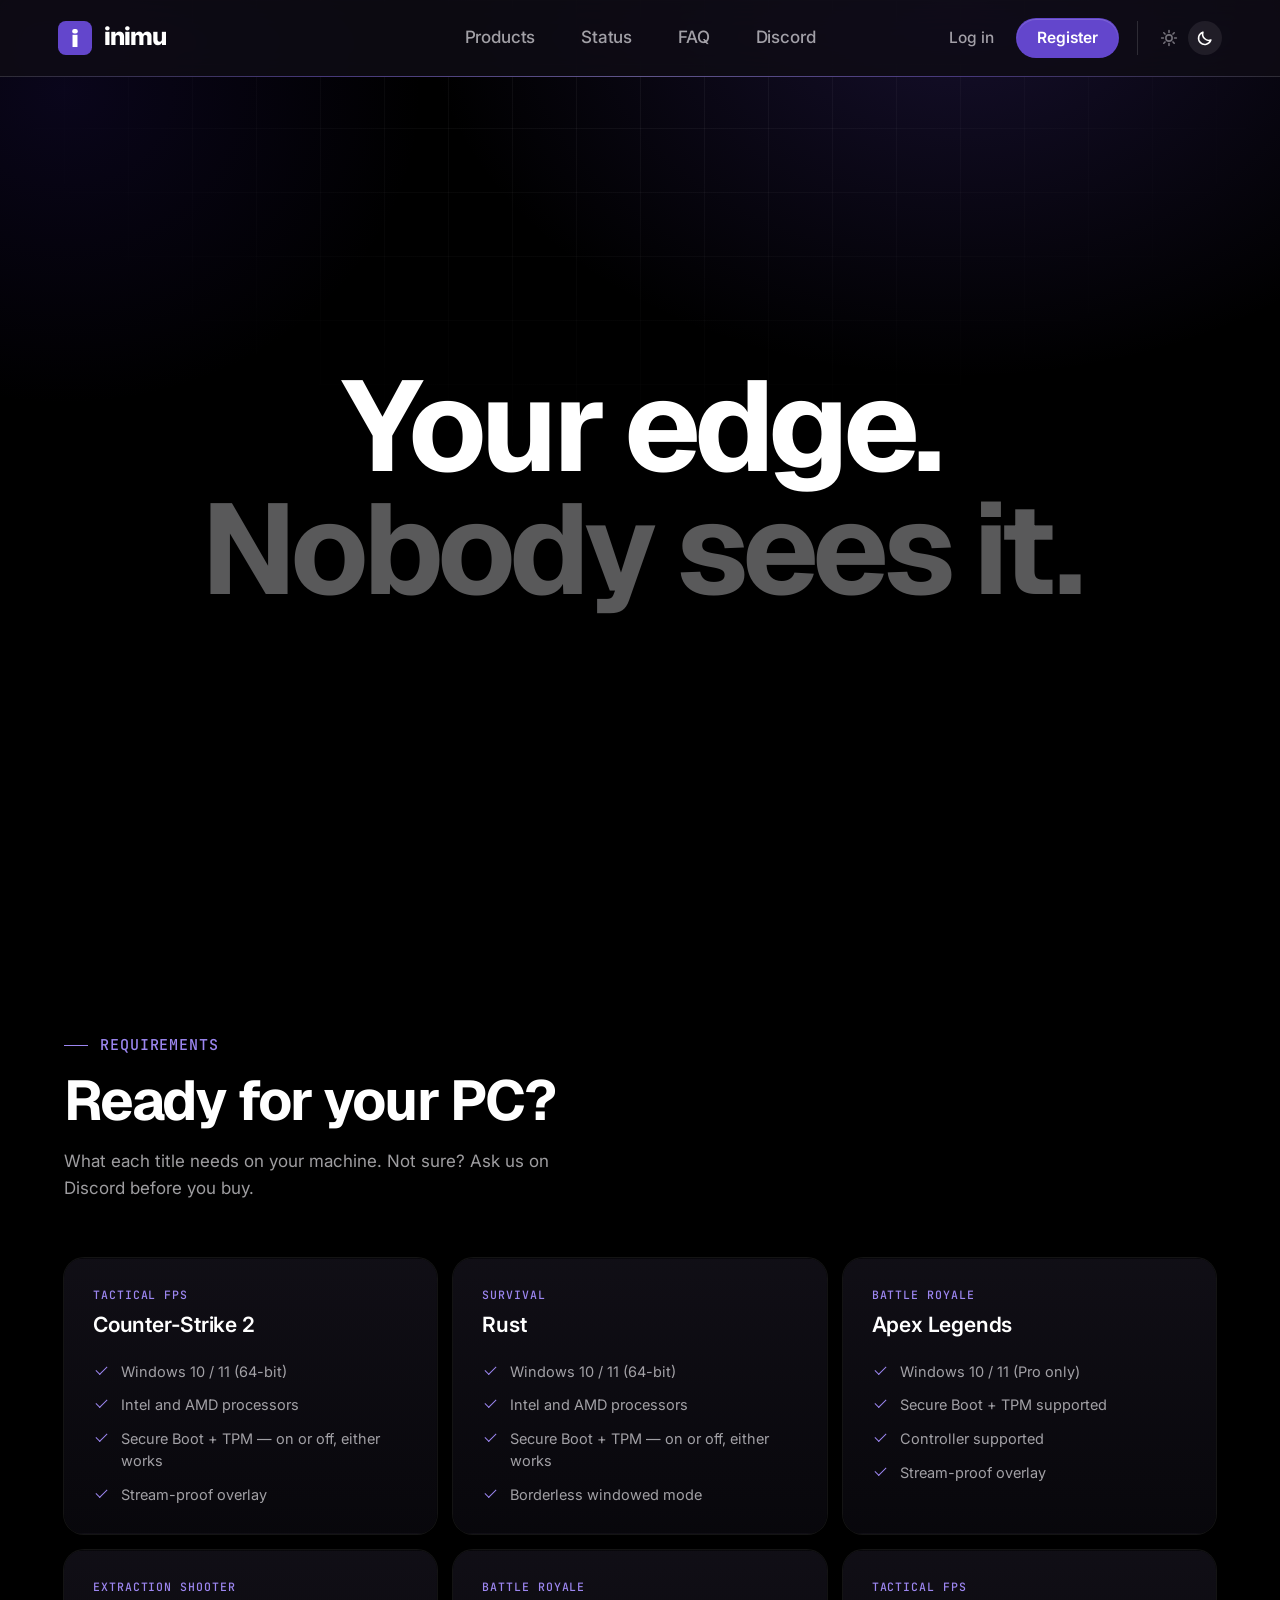
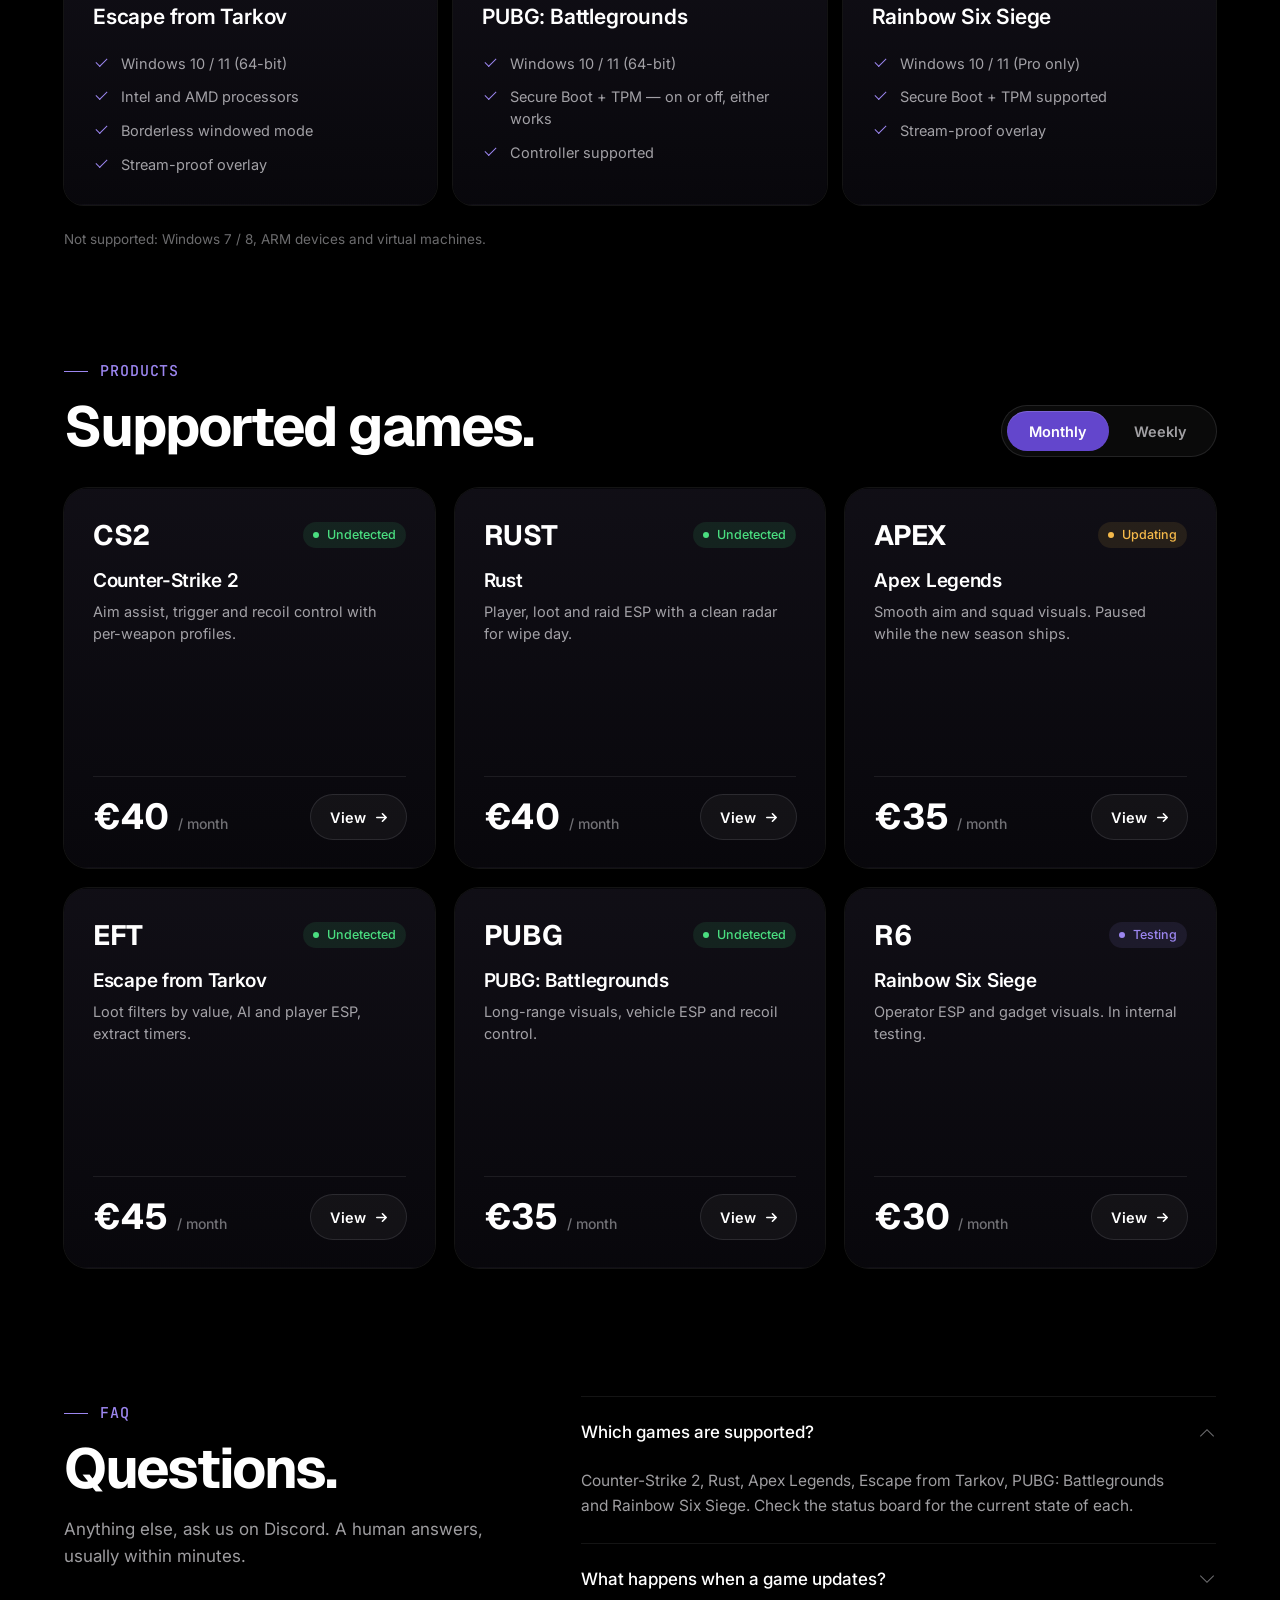
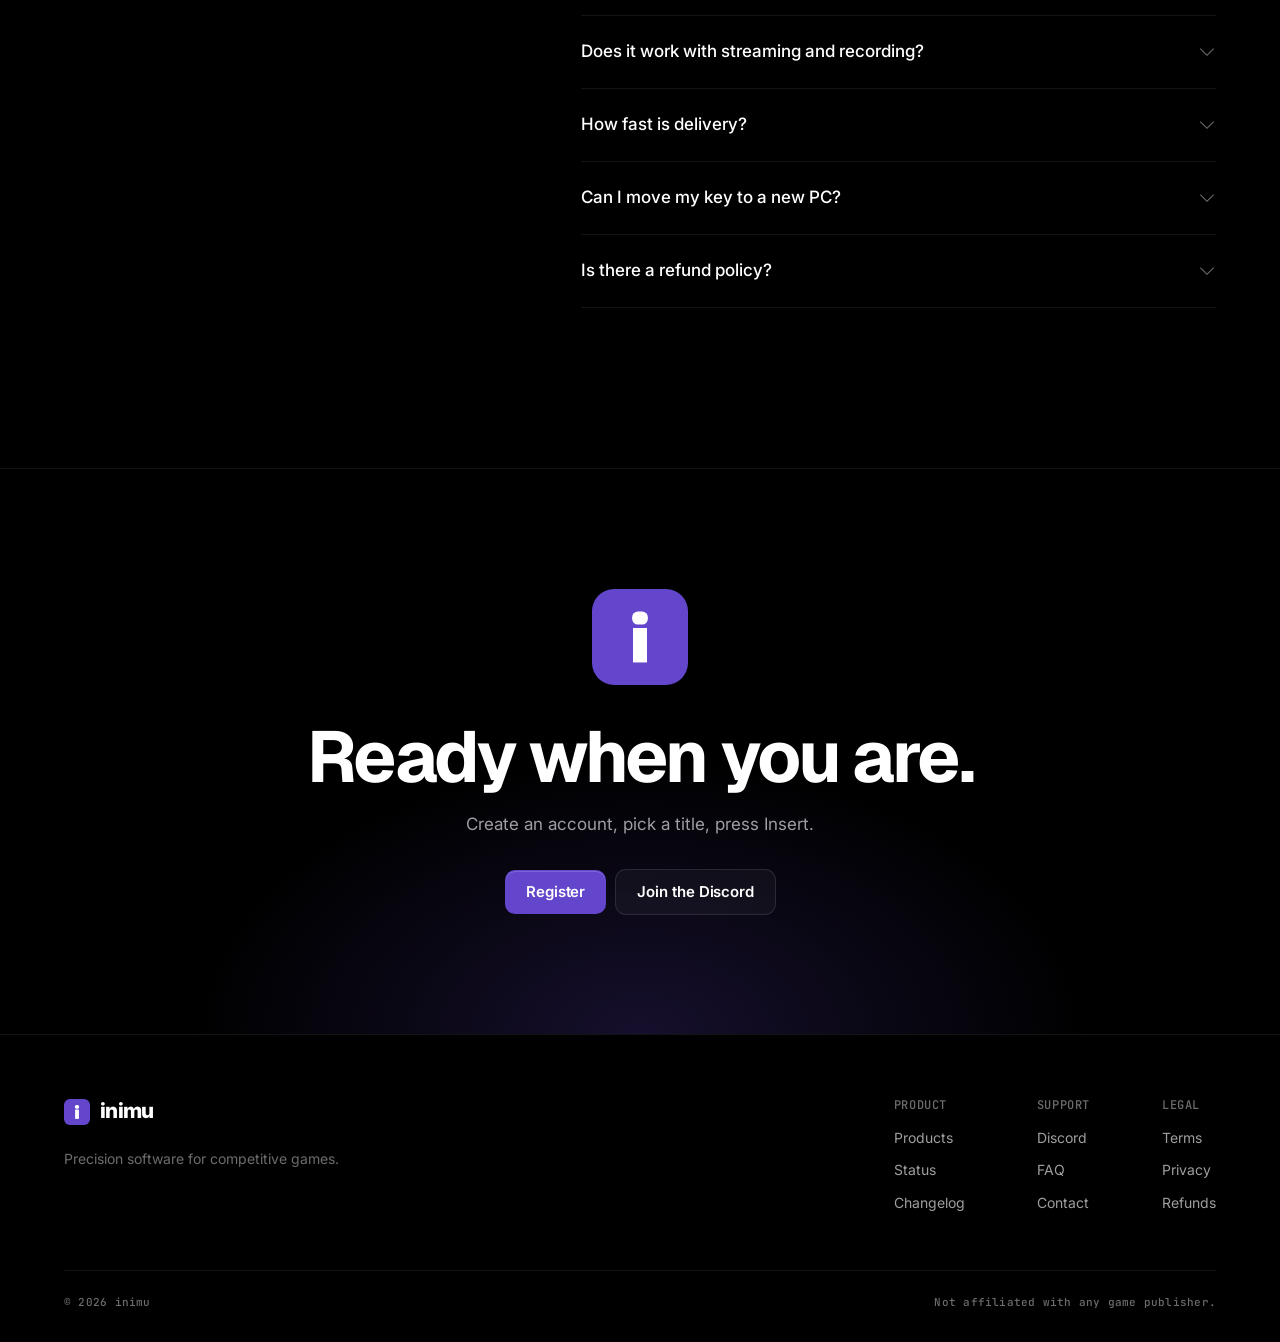
==== index.html @ 50c8bc2e "Web First Prototype" ====
<!doctype html>
<html lang="en" data-theme="dark">
<head>
  <meta charset="utf-8" />
  <meta name="viewport" content="width=device-width, initial-scale=1" />
  <title>inimu — Your edge, unseen</title>
  <meta name="description" content="inimu is a precision client for competitive games. Aim, visuals and utilities in one quiet menu." />
  <link rel="icon" href="assets/favicon.svg" type="image/svg+xml" />
  <link rel="preconnect" href="https://fonts.googleapis.com" />
  <link rel="preconnect" href="https://fonts.gstatic.com" crossorigin />
  <link href="https://fonts.googleapis.com/css2?family=Geist:wght@500;600;700;800&family=Inter:wght@400;500;600;700;800&family=JetBrains+Mono:wght@400;500&display=swap" rel="stylesheet" />
  <link rel="stylesheet" href="css/styles.css" />
  <script>
    document.documentElement.classList.add('js');
    try { const t = localStorage.getItem('inimu-theme'); if (t === 'light' || t === 'dark') document.documentElement.dataset.theme = t; } catch (e) {}
    try { if (sessionStorage.getItem('inimu-session') || localStorage.getItem('inimu-session')) document.documentElement.classList.add('signed-in'); } catch (e) {}
  </script>
</head>
<body>

<!-- Logo sprite -->
<svg width="0" height="0" style="position:absolute" aria-hidden="true">
  <symbol id="mark" viewBox="0 0 100 100">
    <rect width="100" height="100" rx="23" style="fill:var(--mark-bg,#6346CC)" />
    <rect x="41.8" y="23.5" width="16.4" height="13.6" rx="6" style="fill:var(--mark-fg,#fff)" />
    <rect x="42.7" y="40.6" width="14.6" height="35.9" style="fill:var(--mark-fg,#fff)" />
  </symbol>
</svg>

<!-- ============ HEADER ============ -->
<header class="nav" id="nav">
  <div class="nav-in">
    <a class="lockup" href="#top" aria-label="inimu — home">
      <svg class="lockup-mark"><use href="#mark" /></svg>
      <span class="wordmark">inimu</span>
    </a>
    <nav class="nav-links" aria-label="Primary">
      <a href="#products">Products</a>
      <a href="status.html">Status</a>
      <a href="#faq">FAQ</a>
      <a href="#" class="discord">Discord</a>
    </nav>
    <div class="nav-r">
      <a class="nav-login hide-sm" href="login.html">Log in</a>
      <a class="nav-register hide-sm" href="register.html">Register</a>
      <div class="theme" role="radiogroup" aria-label="Theme">
        <button data-theme-set="light" aria-label="Light theme" aria-pressed="false">
          <svg viewBox="0 0 20 20"><circle cx="10" cy="10" r="3.5" /><path d="M10 1.8v2M10 16.2v2M1.8 10h2M16.2 10h2M4.2 4.2l1.4 1.4M14.4 14.4l1.4 1.4M4.2 15.8l1.4-1.4M14.4 5.6l1.4-1.4" /></svg>
        </button>
        <button data-theme-set="dark" aria-label="Dark theme" aria-pressed="true">
          <svg viewBox="0 0 20 20"><path d="M16.5 12.3A7 7 0 0 1 7.7 3.5a7 7 0 1 0 8.8 8.8z" /></svg>
        </button>
      </div>
      <button class="nav-burger" id="burger" aria-label="Open menu" aria-expanded="false">
        <span></span><span></span>
      </button>
    </div>
  </div>
  <div class="nav-sheet" id="sheet">
    <a href="#products">Products</a>
    <a href="status.html">Status</a>
    <a href="#faq">FAQ</a>
    <a href="#">Discord</a>
    <div class="sheet-ctas">
      <a class="btn btn-ghost" href="login.html">Log in</a>
      <a class="btn btn-primary" href="register.html">Register</a>
    </div>
  </div>
</header>

<main id="top">

<!-- ============ HERO ============ -->
<section class="hero">
  <div class="hero-bg" aria-hidden="true"></div>
  <div class="wrap hero-in">
    <h1 class="hero-title reveal">Your edge.<br /><span class="dim">Nobody sees it.</span></h1>
  </div>
</section>

<!-- ============ REQUIREMENTS ============ -->
<section class="sec" id="requirements">
  <div class="wrap">
    <div class="sec-head reveal">
      <span class="eyebrow">Requirements</span>
      <h2 class="sec-title">Ready for your PC?</h2>
      <p class="sec-sub">What each title needs on your machine. Not sure? Ask us on Discord before you buy.</p>
    </div>

    <div class="reqs">
      <article class="req reveal">
        <span class="req-cat">Tactical FPS</span>
        <h3>Counter-Strike 2</h3>
        <ul class="checks"><li>Windows 10 / 11 (64-bit)</li><li>Intel and AMD processors</li><li>Secure Boot + TPM — on or off, either works</li><li>Stream-proof overlay</li></ul>
      </article>
      <article class="req reveal">
        <span class="req-cat">Survival</span>
        <h3>Rust</h3>
        <ul class="checks"><li>Windows 10 / 11 (64-bit)</li><li>Intel and AMD processors</li><li>Secure Boot + TPM — on or off, either works</li><li>Borderless windowed mode</li></ul>
      </article>
      <article class="req reveal">
        <span class="req-cat">Battle royale</span>
        <h3>Apex Legends</h3>
        <ul class="checks"><li>Windows 10 / 11 (Pro only)</li><li>Secure Boot + TPM supported</li><li>Controller supported</li><li>Stream-proof overlay</li></ul>
      </article>
      <article class="req reveal">
        <span class="req-cat">Extraction shooter</span>
        <h3>Escape from Tarkov</h3>
        <ul class="checks"><li>Windows 10 / 11 (64-bit)</li><li>Intel and AMD processors</li><li>Borderless windowed mode</li><li>Stream-proof overlay</li></ul>
      </article>
      <article class="req reveal">
        <span class="req-cat">Battle royale</span>
        <h3>PUBG: Battlegrounds</h3>
        <ul class="checks"><li>Windows 10 / 11 (64-bit)</li><li>Secure Boot + TPM — on or off, either works</li><li>Controller supported</li></ul>
      </article>
      <article class="req reveal">
        <span class="req-cat">Tactical FPS</span>
        <h3>Rainbow Six Siege</h3>
        <ul class="checks"><li>Windows 10 / 11 (Pro only)</li><li>Secure Boot + TPM supported</li><li>Stream-proof overlay</li></ul>
      </article>
    </div>
    <p class="fine reveal">Not supported: Windows 7 / 8, ARM devices and virtual machines.</p>
  </div>
</section>

<!-- ============ PRODUCTS ============ -->
<section class="sec" id="products">
  <div class="wrap">
    <div class="sec-head reveal">
      <div>
        <span class="eyebrow">Products</span>
        <h2 class="sec-title">Supported games.</h2>
      </div>
      <div class="period" role="radiogroup" aria-label="Billing period" data-period>
        <button role="radio" aria-checked="true" data-p="month">Monthly</button>
        <button role="radio" aria-checked="false" data-p="week">Weekly</button>
        <span class="period-thumb" aria-hidden="true"></span>
      </div>
    </div>

    <div class="products">
      <article class="prod reveal" data-month="40" data-week="15">
        <div class="prod-top"><span class="prod-code">CS2</span><span class="st st-ok">Undetected</span></div>
        <h3>Counter-Strike 2</h3>
        <p>Aim assist, trigger and recoil control with per-weapon profiles.</p>
        <div class="prod-price">
          <span class="price"><strong data-price>€40</strong><span class="per" data-per>/ month</span></span>
          <a class="prod-view" href="product.html?p=cs2" aria-label="View Counter-Strike 2"><span>View</span><svg viewBox="0 0 16 16"><path d="M3 8h10M9 4l4 4-4 4" /></svg></a>
        </div>
      </article>

      <article class="prod reveal" data-month="40" data-week="15">
        <div class="prod-top"><span class="prod-code">RUST</span><span class="st st-ok">Undetected</span></div>
        <h3>Rust</h3>
        <p>Player, loot and raid ESP with a clean radar for wipe day.</p>
        <div class="prod-price">
          <span class="price"><strong data-price>€40</strong><span class="per" data-per>/ month</span></span>
          <a class="prod-view" href="product.html?p=rust" aria-label="View Rust"><span>View</span><svg viewBox="0 0 16 16"><path d="M3 8h10M9 4l4 4-4 4" /></svg></a>
        </div>
      </article>

      <article class="prod reveal" data-month="35" data-week="12">
        <div class="prod-top"><span class="prod-code">APEX</span><span class="st st-warn">Updating</span></div>
        <h3>Apex Legends</h3>
        <p>Smooth aim and squad visuals. Paused while the new season ships.</p>
        <div class="prod-price">
          <span class="price"><strong data-price>€35</strong><span class="per" data-per>/ month</span></span>
          <a class="prod-view" href="product.html?p=apex" aria-label="View Apex Legends"><span>View</span><svg viewBox="0 0 16 16"><path d="M3 8h10M9 4l4 4-4 4" /></svg></a>
        </div>
      </article>

      <article class="prod reveal" data-month="45" data-week="17">
        <div class="prod-top"><span class="prod-code">EFT</span><span class="st st-ok">Undetected</span></div>
        <h3>Escape from Tarkov</h3>
        <p>Loot filters by value, AI and player ESP, extract timers.</p>
        <div class="prod-price">
          <span class="price"><strong data-price>€45</strong><span class="per" data-per>/ month</span></span>
          <a class="prod-view" href="product.html?p=eft" aria-label="View Escape from Tarkov"><span>View</span><svg viewBox="0 0 16 16"><path d="M3 8h10M9 4l4 4-4 4" /></svg></a>
        </div>
      </article>

      <article class="prod reveal" data-month="35" data-week="12">
        <div class="prod-top"><span class="prod-code">PUBG</span><span class="st st-ok">Undetected</span></div>
        <h3>PUBG: Battlegrounds</h3>
        <p>Long-range visuals, vehicle ESP and recoil control.</p>
        <div class="prod-price">
          <span class="price"><strong data-price>€35</strong><span class="per" data-per>/ month</span></span>
          <a class="prod-view" href="product.html?p=pubg" aria-label="View PUBG: Battlegrounds"><span>View</span><svg viewBox="0 0 16 16"><path d="M3 8h10M9 4l4 4-4 4" /></svg></a>
        </div>
      </article>

      <article class="prod reveal" data-month="30" data-week="10">
        <div class="prod-top"><span class="prod-code">R6</span><span class="st st-test">Testing</span></div>
        <h3>Rainbow Six Siege</h3>
        <p>Operator ESP and gadget visuals. In internal testing.</p>
        <div class="prod-price">
          <span class="price"><strong data-price>€30</strong><span class="per" data-per>/ month</span></span>
          <a class="prod-view" href="product.html?p=r6" aria-label="View Rainbow Six Siege"><span>View</span><svg viewBox="0 0 16 16"><path d="M3 8h10M9 4l4 4-4 4" /></svg></a>
        </div>
      </article>
    </div>
  </div>
</section>

<!-- ============ FAQ ============ -->
<section class="sec" id="faq">
  <div class="wrap faq-grid">
    <div class="sec-head sec-head-side reveal">
      <span class="eyebrow">FAQ</span>
      <h2 class="sec-title">Questions.</h2>
      <p class="sec-sub">Anything else, ask us on Discord. A human answers, usually within minutes.</p>
    </div>
    <div class="faq reveal">
      <details open>
        <summary>Which games are supported?</summary>
        <p>Counter-Strike 2, Rust, Apex Legends, Escape from Tarkov, PUBG: Battlegrounds and Rainbow Six Siege. Check the status board for the current state of each.</p>
      </details>
      <details>
        <summary>What happens when a game updates?</summary>
        <p>The title switches to “Updating” and the loader won’t start it until a verified build ships. Any time you lose is added back to your key.</p>
      </details>
      <details>
        <summary>Does it work with streaming and recording?</summary>
        <p>Yes. The overlay is only drawn for your display, so captures from OBS, Discord or in-game replays show the game as normal.</p>
      </details>
      <details>
        <summary>How fast is delivery?</summary>
        <p>Instant. Your key appears in your dashboard and inbox as soon as the payment clears.</p>
      </details>
      <details>
        <summary>Can I move my key to a new PC?</summary>
        <p>Keys are bound to one machine. You can reset the binding yourself from the dashboard once every seven days.</p>
      </details>
      <details>
        <summary>Is there a refund policy?</summary>
        <p>All sales are final, since access is delivered instantly. If we fail to deliver what you bought, open a ticket on Discord and we'll make it right. Full details are in the <a class="inline" href="terms.html#payments">terms</a>.</p>
      </details>
    </div>
  </div>
</section>

<!-- ============ CTA ============ -->
<section class="cta">
  <div class="cta-bg" aria-hidden="true"></div>
  <div class="wrap cta-in reveal">
    <svg class="cta-mark" aria-hidden="true"><use href="#mark" /></svg>
    <h2 class="cta-title">Ready when you are.</h2>
    <p class="sec-sub">Create an account, pick a title, press Insert.</p>
    <div class="hero-ctas">
      <a class="btn btn-primary" href="register.html">Register</a>
      <a class="btn btn-ghost" href="#">Join the Discord</a>
    </div>
  </div>
</section>

</main>

<!-- ============ FOOTER ============ -->
<footer class="foot">
  <div class="wrap foot-in">
    <div class="foot-brand">
      <a class="lockup" href="#top" aria-label="inimu — home">
        <svg class="lockup-mark"><use href="#mark" /></svg>
        <span class="wordmark">inimu</span>
      </a>
      <p class="dim">Precision software for competitive games.</p>
    </div>
    <div class="foot-cols">
      <div>
        <h4>Product</h4>
        <a href="#products">Products</a><a href="status.html">Status</a><a href="#">Changelog</a>
      </div>
      <div>
        <h4>Support</h4>
        <a href="#">Discord</a><a href="#faq">FAQ</a><a href="#">Contact</a>
      </div>
      <div>
        <h4>Legal</h4>
        <a href="terms.html">Terms</a><a href="privacy.html">Privacy</a><a href="terms.html#payments">Refunds</a>
      </div>
    </div>
  </div>
  <div class="wrap">
    <div class="foot-bottom">
      <span class="mono-xs">© 2026 inimu</span>
      <span class="mono-xs">Not affiliated with any game publisher.</span>
    </div>
  </div>
</footer>

<script src="js/app.js"></script>
<script src="js/account.js"></script>
</body>
</html>
---- css/styles.css ----
/* ===== Tokens ===== */
:root {
  --violet: #6346CC;
  --violet-hover: #6E52D6;
  --deep: #38209A;
  --ink: #121018;
  --bone: #F7F6FA;
  --black: #000000;
  --white: #FFFFFF;

  --display: 'Geist', 'Inter', system-ui, sans-serif;
  --sans: 'Inter', system-ui, -apple-system, 'Segoe UI', sans-serif;
  --mono: 'JetBrains Mono', ui-monospace, 'Cascadia Mono', monospace;

  --maxw: 1200px;
  --gutter: 24px;
  --r-lg: 20px;
  --r-tile: 14px;
  --ease-out: cubic-bezier(0.2, 0, 0, 1);
}

/* dark (default) */
:root, [data-theme="dark"] {
  color-scheme: dark;
  --fg: 247, 246, 250;
  --bg: var(--black);
  --surface: #09080D;
  --surface-2: var(--ink);
  --surface-3: #1A1723;
  --heading: var(--white);
  --text: var(--bone);
  --accent: #9C86F0;
  --violet-soft: rgba(99, 70, 204, .16);
  --nav-bg: rgba(14, 12, 20, .86);
  --nav-bg-hover: rgba(20, 17, 30, .94);
  --card-bg: linear-gradient(180deg, rgba(18, 16, 24, .9), rgba(9, 8, 13, .9));
  --drop: rgba(0, 0, 0, .5);
  --hero-glow: .22;
  --spot: rgba(99, 70, 204, .22);
  --wm-from: #9C86F0;
  --wm-to: #E4DCFF;
  --mark-hover: #7B5FE0;
  --ok: #4ADE80;
  --warn: #F5B94A;
  --test: #9C86F0;
}

[data-theme="light"] {
  color-scheme: light;
  --fg: 18, 16, 24;
  --bg: var(--bone);
  --surface: var(--white);
  --surface-2: var(--white);
  --surface-3: #EEEDF3;
  --heading: var(--ink);
  --text: var(--ink);
  --accent: var(--violet);
  --violet-soft: rgba(99, 70, 204, .1);
  --nav-bg: rgba(255, 255, 255, .88);
  --nav-bg-hover: rgba(255, 255, 255, .97);
  --card-bg: var(--white);
  --drop: rgba(18, 16, 24, .06);
  --hero-glow: .14;
  --spot: rgba(99, 70, 204, .12);
  --wm-from: #6346CC;
  --wm-to: #38209A;
  --mark-hover: var(--deep);
  --ok: #16A34A;
  --warn: #B7791F;
  --test: #6346CC;
}

:root {
  --line: rgba(var(--fg), .08);
  --line-2: rgba(var(--fg), .14);
  --text-2: rgba(var(--fg), .64);
  --text-3: rgba(var(--fg), .44);
  /* elevation: ring + soft drop, drawn by shadow over a transparent border */
  --elev-1: 0 0 0 1px var(--line), 0 1px 2px var(--drop), 0 8px 24px -12px var(--drop);
  --elev-2: 0 0 0 1px var(--line-2), 0 2px 4px var(--drop), 0 16px 40px -16px var(--drop);
}

*, *::before, *::after { box-sizing: border-box; }
html { scroll-padding-top: 96px; }
body {
  margin: 0;
  background: var(--bg);
  color: var(--text);
  font: 400 16px/1.6 var(--sans);
  -webkit-font-smoothing: antialiased;
  text-rendering: optimizeLegibility;
  overflow-x: hidden;
}
a { color: inherit; text-decoration: none; }
a, button { -webkit-tap-highlight-color: transparent; }
button { font: inherit; color: inherit; background: none; border: 0; padding: 0; cursor: pointer; }
h1, h2, h3, h4, p { margin: 0; }
ul, ol { margin: 0; padding: 0; list-style: none; }
::selection { background: var(--violet); color: var(--white); }
:focus-visible { outline: 2px solid var(--accent); outline-offset: 2px; border-radius: 6px; }

.wrap { width: 100%; max-width: var(--maxw); margin: 0 auto; padding: 0 var(--gutter); }
.dim { color: var(--text-3); }
.mono-xs { font: 500 11px/1.4 var(--mono); letter-spacing: .02em; color: var(--text-3); }
.mono-sm { font: 400 13px/1.4 var(--mono); color: var(--text-2); }
.mono-label { font: 500 12px/1 var(--mono); color: var(--text-3); letter-spacing: .04em; text-transform: uppercase; }

.dot { display: inline-block; width: 7px; height: 7px; border-radius: 50%; flex: none; }
.dot-ok { background: var(--ok); box-shadow: 0 0 0 3px color-mix(in srgb, var(--ok) 16%, transparent); }
.dot-warn { background: var(--warn); box-shadow: 0 0 0 3px color-mix(in srgb, var(--warn) 16%, transparent); }
.dot-test { background: var(--test); box-shadow: 0 0 0 3px color-mix(in srgb, var(--test) 18%, transparent); }

/* ===== Buttons ===== */
.btn {
  display: inline-flex; align-items: center; justify-content: center; gap: 10px;
  height: 44px; padding: 0 20px; border-radius: 10px;
  border: 1px solid transparent;
  font: 600 15px/1 var(--sans); letter-spacing: -.005em; white-space: nowrap;
  transition-property: background-color, box-shadow, scale;
  transition-duration: 150ms;
  transition-timing-function: ease-out;
}
.btn:not(:disabled):active, .nav-register:active, .theme button:active { scale: 0.96; }
.btn-primary { background-color: var(--violet); color: var(--white); box-shadow: inset 0 1px 0 rgba(255,255,255,.16); }
.btn-ghost { background-color: rgba(var(--fg), .04); color: var(--heading); box-shadow: 0 0 0 1px var(--line-2); }

/* ===== Lockup ===== */
.lockup { display: inline-flex; align-items: center; gap: 10px; }
.lockup-mark { width: 26px; height: 26px; }
.wordmark { font: 800 21px/1 var(--sans); letter-spacing: -.035em; color: var(--heading); translate: 0 -1px; }

/* ===== Header ===== */
.nav {
  position: fixed; inset: 0 0 auto 0; z-index: 50;
  background-color: var(--nav-bg);
  backdrop-filter: saturate(150%) blur(18px);
  -webkit-backdrop-filter: saturate(150%) blur(18px);
  border-bottom: 1px solid var(--line-2);
  transition-property: background-color, box-shadow;
  transition-duration: 300ms;
  transition-timing-function: var(--ease-out);
}
/* cursor spotlight */
.nav::before {
  content: ""; position: absolute; inset: 0; pointer-events: none;
  background: radial-gradient(260px circle at var(--mx, 50%) var(--my, 50%), var(--spot), transparent 70%);
  opacity: 0;
  transition: opacity 300ms var(--ease-out);
}
/* violet hairline */
.nav::after {
  content: ""; position: absolute; left: 0; right: 0; bottom: -1px; height: 1px; pointer-events: none;
  background: linear-gradient(90deg, transparent, var(--violet) 25%, var(--accent) 50%, var(--violet) 75%, transparent);
  opacity: .45;
  transition: opacity 300ms var(--ease-out);
}
.nav.is-scrolled { box-shadow: 0 10px 30px -12px var(--drop); }
.nav-in { position: relative; display: grid; grid-template-columns: 1fr auto 1fr; align-items: center; height: 76px; max-width: 1520px; margin: 0 auto; padding: 0 clamp(20px, 4.5vw, 64px); }

.nav .lockup { justify-self: start; gap: 12px; }
.nav .lockup-mark { width: 34px; height: 34px; transition: rotate 300ms var(--ease-out), scale 300ms var(--ease-out); }
.nav .wordmark {
  font-size: 25px;
  padding-bottom: 2px;
  background-image: linear-gradient(90deg, var(--wm-from) 0%, var(--wm-to) 50%, var(--heading) 50%, var(--heading) 100%);
  background-size: 200% 100%;
  background-position: 100% 0;
  -webkit-background-clip: text; background-clip: text;
  color: transparent;
  transition-property: background-position, translate;
  transition-duration: 400ms;
  transition-timing-function: var(--ease-out);
}

.nav-links { display: flex; gap: 6px; }
.nav-links a {
  position: relative; display: inline-flex; align-items: center;
  padding: 12px 20px; border-radius: 12px; white-space: nowrap;
  font-size: 17px; font-weight: 500; letter-spacing: -.01em; color: var(--text-2);
  transition-property: color, background-color;
  transition-duration: 150ms;
  transition-timing-function: ease-out;
}
/* underline that grows from the center */
.nav-links a::after {
  content: ""; position: absolute; left: 20px; right: 20px; bottom: 6px; height: 2px; border-radius: 2px;
  background: var(--violet);
  opacity: 0; scale: 0 1;
  transition-property: opacity, scale;
  transition-duration: 200ms;
  transition-timing-function: var(--ease-out);
}
.nav-links a[aria-current="page"] { color: var(--heading); }
.nav-links a[aria-current="page"]::after { opacity: 1; scale: 1 1; }
.nav-r { justify-self: end; display: flex; align-items: center; gap: 6px; }

.nav-login {
  position: relative; padding: 10px 16px; border-radius: 10px;
  font-size: 15.5px; font-weight: 500; color: var(--text-2); white-space: nowrap;
  transition-property: color, background-color;
  transition-duration: 150ms;
  transition-timing-function: ease-out;
}
.nav-login::after {
  content: ""; position: absolute; left: 16px; right: 16px; bottom: 5px; height: 2px; border-radius: 2px;
  background: var(--violet);
  opacity: 0; scale: 0 1;
  transition-property: opacity, scale;
  transition-duration: 200ms;
  transition-timing-function: var(--ease-out);
}
.nav-register {
  position: relative; overflow: hidden; isolation: isolate;
  display: inline-flex; align-items: center; height: 40px; padding: 0 20px; border-radius: 999px;
  border: 1px solid transparent;
  font-size: 15.5px; font-weight: 600; color: var(--white); background-color: var(--violet);
  box-shadow: inset 0 1px 0 rgba(255,255,255,.16);
  transition-property: background-color, box-shadow, scale, translate;
  transition-duration: 150ms;
  transition-timing-function: ease-out;
}
.nav-register::before {
  content: ""; position: absolute; inset: 0; z-index: -1; pointer-events: none;
  background: linear-gradient(110deg, transparent 30%, rgba(255, 255, 255, .32) 50%, transparent 70%);
  opacity: 0;
  transition: opacity 150ms ease-out;
}

.theme { display: inline-flex; gap: 2px; margin-left: 12px; padding-left: 14px; border-left: 1px solid var(--line-2); }
.theme button {
  display: grid; place-items: center; width: 34px; height: 34px; border-radius: 999px; color: var(--text-3);
  transition-property: background-color, color, scale;
  transition-duration: 150ms;
  transition-timing-function: ease-out;
}
.theme button[aria-pressed="true"] { color: var(--heading); background-color: rgba(var(--fg), .08); }
.theme svg { width: 18px; height: 18px; fill: none; stroke: currentColor; stroke-width: 1.75; stroke-linecap: round; stroke-linejoin: round; }

.nav-burger { display: none; width: 38px; height: 38px; border-radius: 8px; border: 1px solid var(--line-2); position: relative; }
.nav-burger span { position: absolute; left: 10px; right: 10px; height: 1.5px; background: var(--heading); }
.nav-burger span:first-child { top: 15px; }
.nav-burger span:last-child { top: 21px; }
.nav.is-open .nav-burger span:first-child { transform: translateY(3px) rotate(45deg); }
.nav.is-open .nav-burger span:last-child { transform: translateY(-3px) rotate(-45deg); }
.nav-sheet { display: none; overscroll-behavior: contain; }

/* ===== Hero ===== */
.hero { position: relative; min-height: 100vh; min-height: 100svh; display: grid; align-items: center; padding: 76px 0 0; overflow: hidden; }
.hero-bg {
  position: absolute; inset: 0; pointer-events: none;
  background:
    radial-gradient(60% 60% at 75% 0%, rgba(99, 70, 204, var(--hero-glow)), transparent 70%),
    radial-gradient(40% 50% at 5% 10%, rgba(56, 32, 154, calc(var(--hero-glow) * .8)), transparent 70%);
}
.hero-bg::after {
  content: ""; position: absolute; inset: 0;
  background-image:
    linear-gradient(var(--line) 1px, transparent 1px),
    linear-gradient(90deg, var(--line) 1px, transparent 1px);
  background-size: 64px 64px;
  mask-image: radial-gradient(70% 70% at 50% 0%, #000 20%, transparent 75%);
  -webkit-mask-image: radial-gradient(70% 70% at 50% 0%, #000 20%, transparent 75%);
  opacity: .6;
}
.hero .wrap { position: relative; }

.hero-title {
  font: 700 clamp(48px, 10vw, 148px)/.96 var(--display);
  text-align: center;
  letter-spacing: -.045em;
  color: var(--heading);
}
.hero-title .dim { color: rgba(var(--fg), .36); }

.hero-ctas { display: flex; gap: 10px; flex-wrap: wrap; }

/* ===== Sections ===== */
.sec { padding: 128px 0 0; }
.sec-head { max-width: 640px; margin-bottom: 56px; }
.eyebrow { display: inline-flex; align-items: center; gap: 12px; font: 500 15px/1 var(--mono); color: var(--accent); letter-spacing: .06em; text-transform: uppercase; }
.eyebrow::before { content: ""; width: 24px; height: 1px; background: currentColor; }
.sec-title { margin-top: 18px; font: 700 clamp(34px, 4.6vw, 56px)/1.04 var(--display); letter-spacing: -.035em; color: var(--heading); }
.sec-sub { margin-top: 18px; font-size: 17px; color: var(--text-2); max-width: 520px; }

.sec-page { padding-top: 172px; padding-bottom: 140px; }
.fine { margin-top: 24px; font-size: 13.5px; color: var(--text-3); }

/* ===== Legal pages ===== */
.legal-date { margin-top: 20px; font: 500 12px/1 var(--mono); color: var(--text-3); letter-spacing: .02em; }
.legal { display: grid; grid-template-columns: 240px minmax(0, 720px); gap: 72px; align-items: start; }
.legal-toc { position: sticky; top: 120px; }
.legal-toc ol { display: grid; gap: 2px; }
.legal-toc a {
  display: flex; gap: 12px; padding: 8px 12px; border-radius: 8px;
  font-size: 14px; color: var(--text-2);
  transition-property: color, background-color;
  transition-duration: 150ms;
  transition-timing-function: ease-out;
}
.legal-toc a span, .legal-sec h2 span { font: 500 12px/1.9 var(--mono); color: var(--accent); }
.legal-sec { padding: 0 0 40px; }
.legal-sec + .legal-sec { padding-top: 40px; border-top: 1px solid var(--line); }
.legal-sec h2 { display: flex; align-items: baseline; gap: 14px; font: 600 21px/1.3 var(--sans); letter-spacing: -.01em; color: var(--heading); }
.legal-sec h2 span { line-height: 1; }
.legal-sec p, .legal-sec li { font-size: 15.5px; line-height: 1.7; color: var(--text-2); }
.legal-sec p { margin-top: 14px; }
.legal-sec ul { display: grid; gap: 8px; margin-top: 14px; }
.legal-sec li { position: relative; padding-left: 22px; }
.legal-sec li::before { content: ""; position: absolute; left: 4px; top: .72em; width: 6px; height: 6px; border-radius: 50%; background: var(--violet); }
.legal-sec code { font: 500 13px var(--mono); padding: 2px 6px; border-radius: 5px; background: rgba(var(--fg), .06); color: var(--heading); }
a.inline { color: var(--accent); text-decoration: underline; text-underline-offset: 3px; text-decoration-thickness: 1px; }

/* ===== Requirements ===== */
.reqs { display: grid; grid-template-columns: repeat(3, 1fr); gap: 16px; }
.req {
  display: flex; flex-direction: column;
  padding: 28px; border: 1px solid transparent; border-radius: var(--r-lg);
  background: var(--card-bg); box-shadow: var(--elev-1);
}
.req-cat { font: 500 11.5px/1.4 var(--mono); text-transform: uppercase; letter-spacing: .08em; color: var(--accent); }
.req h3 { margin-top: 8px; font: 600 21px/1.3 var(--sans); letter-spacing: -.01em; color: var(--heading); }
.checks { display: grid; gap: 12px; margin-top: 22px; }
.checks li { position: relative; padding-left: 28px; font-size: 14.5px; line-height: 1.5; color: var(--text-2); }
.checks li::before {
  content: ""; position: absolute; left: 3px; top: 5px; width: 11px; height: 6px;
  border-left: 1.5px solid var(--accent); border-bottom: 1.5px solid var(--accent);
  rotate: -45deg;
}

/* ===== Products ===== */
.products { display: grid; grid-template-columns: repeat(3, 1fr); gap: 20px; }
.prod {
  position: relative; overflow: hidden; isolation: isolate;
  display: flex; flex-direction: column; min-height: 380px; padding: 32px 28px 28px;
  border: 1px solid transparent; border-radius: 24px;
  background: var(--card-bg); box-shadow: var(--elev-1);
  transition-property: box-shadow, translate;
  transition-duration: 250ms;
  transition-timing-function: var(--ease-out);
}
/* violet glow that follows the cursor */
.prod::before {
  content: ""; position: absolute; inset: 0; z-index: -1; pointer-events: none;
  background: radial-gradient(320px circle at var(--px, 50%) var(--py, 0%), rgba(99, 70, 204, .18), transparent 70%);
  opacity: 0; transition: opacity 250ms var(--ease-out);
}
/* accent line that grows across the top */
.prod::after {
  content: ""; position: absolute; left: 0; right: 0; top: 0; height: 2px; pointer-events: none;
  background: var(--violet); scale: 0 1; transform-origin: left;
  transition: scale 400ms var(--ease-out);
}
.prod-top { display: flex; justify-content: space-between; align-items: center; gap: 12px; }
.prod-code { font: 700 28px/1 var(--display); letter-spacing: -.01em; color: var(--heading); transition: translate 300ms var(--ease-out); }
.prod h3 { margin-top: 20px; font: 600 19px/1.25 var(--sans); letter-spacing: -.015em; color: var(--heading); }
.prod p { margin-top: 8px; font-size: 14.5px; line-height: 1.55; color: var(--text-2); }
.prod-price { display: flex; justify-content: space-between; align-items: center; gap: 12px; margin-top: auto; padding-top: 18px; border-top: 1px solid var(--line); }
.prod p + .prod-price { margin-top: auto; }
.price { display: flex; flex-direction: column; align-items: flex-start; gap: 10px; }
.price strong { transition: opacity 150ms ease-out; }
.price.is-swapping strong { opacity: 0; }
.per { display: inline-flex; align-items: center; height: 22px; padding: 0 8px; border-radius: 6px; font: 500 11.5px/1 var(--mono); letter-spacing: .02em; color: var(--accent); background: var(--violet-soft); }
.per.is-week { color: var(--heading); background: rgba(var(--fg), .1); }

/* billing period toggle */
.period { position: relative; display: inline-grid; grid-template-columns: 1fr 1fr; margin-top: 32px; padding: 4px; border-radius: 999px; background: rgba(var(--fg), .04); box-shadow: 0 0 0 1px var(--line-2); border: 1px solid transparent; }
.period button { position: relative; z-index: 1; height: 40px; padding: 0 22px; border-radius: 999px; font-size: 14.5px; font-weight: 600; color: var(--text-2); transition: color 200ms ease-out; }
.period button[aria-checked="true"] { color: var(--white); }
.period-thumb { position: absolute; top: 4px; bottom: 4px; left: 4px; width: calc(50% - 4px); border-radius: 999px; background: var(--violet); box-shadow: inset 0 1px 0 rgba(255, 255, 255, .16); }
.period[data-active="week"] .period-thumb { translate: 100% 0; }
@media (prefers-reduced-motion: no-preference) {
  .period-thumb { transition: translate 250ms var(--ease-out); }
}
.price strong { font: 700 46px/1 var(--display); letter-spacing: -.01em; color: var(--heading); margin-right: 3px; }
.prod-buy { height: 44px; padding: 0 20px; }
.prod-buy svg { width: 14px; height: 14px; stroke-width: 2; transition: translate 200ms var(--ease-out); }

/* status pill */
.st { --c: var(--ok); display: inline-flex; align-items: center; gap: 8px; height: 26px; padding: 0 10px; border-radius: 999px; font-size: 12.5px; font-weight: 500; color: var(--c); background: color-mix(in srgb, var(--c) 10%, transparent); }
.st::before { content: ""; width: 6px; height: 6px; border-radius: 50%; background: var(--c); }
.st-ok { --c: var(--ok); }
.st-warn { --c: var(--warn); }
.st-test { --c: var(--test); }
.st-onTile { position: absolute; top: 14px; right: 14px; color: var(--white); background: rgba(0, 0, 0, .42); backdrop-filter: blur(6px); }
.st-onTile.st-ok { --c: #4ADE80; }
.st-onTile.st-warn { --c: #F5B94A; }
.st-onTile.st-test { --c: #B7A6F5; }
.t-bone .st-onTile { background: var(--ink); }

/* ===== Status ===== */
.status-grid { display: grid; grid-template-columns: 5fr 7fr; gap: 64px; align-items: start; }
.sec-head-side { margin-bottom: 0; position: sticky; top: 112px; }
.legend { margin-top: 32px; display: grid; gap: 12px; }
.legend li { display: flex; align-items: center; gap: 12px; font-size: 14px; color: var(--text-2); }
.table { border: 1px solid transparent; border-radius: var(--r-lg); background: var(--surface); box-shadow: var(--elev-1); overflow: hidden; }
.tr { display: grid; grid-template-columns: 1.6fr .9fr 1fr .9fr; align-items: center; gap: 16px; min-height: 60px; padding: 0 24px; transition: background-color 100ms ease-out; }
.tr + .tr { border-top: 1px solid var(--line); }
.th { min-height: 44px; font: 500 11.5px/1 var(--mono); text-transform: uppercase; letter-spacing: .05em; color: var(--text-3); background: rgba(var(--fg), .025); }
.t-game { font-weight: 500; color: var(--heading); }
.t-r { text-align: right; }

/* ===== FAQ ===== */
.faq-grid { display: grid; grid-template-columns: 5fr 7fr; gap: 64px; align-items: start; }
.faq { border-top: 1px solid var(--line); }
.faq details { border-bottom: 1px solid var(--line); }
.faq summary {
  display: flex; justify-content: space-between; align-items: center; gap: 24px;
  padding: 24px 0; cursor: pointer; list-style: none;
  font: 500 17px/1.4 var(--sans); color: var(--heading);
}
.faq summary::-webkit-details-marker { display: none; }
.faq summary::after {
  content: ""; width: 10px; height: 10px; flex: none; margin-right: 4px;
  border-right: 1.75px solid var(--text-3); border-bottom: 1.75px solid var(--text-3);
  rotate: 45deg; translate: 0 -3px;
}
.faq details[open] summary::after { rotate: 225deg; translate: 0 3px; }
.faq details p { padding: 0 40px 24px 0; font-size: 15.5px; color: var(--text-2); }

/* ===== CTA ===== */
.cta { position: relative; margin-top: 160px; padding: 120px 0; border-top: 1px solid var(--line); overflow: hidden; text-align: center; }
.cta-bg {
  position: absolute; inset: 0; pointer-events: none;
  background: radial-gradient(50% 70% at 50% 100%, rgba(99, 70, 204, var(--hero-glow)), transparent 70%);
}
.cta-in { position: relative; display: flex; flex-direction: column; align-items: center; }
.cta-mark { width: 96px; height: 96px; margin-bottom: 36px; }
.cta-title { font: 700 clamp(38px, 6vw, 72px)/1 var(--display); letter-spacing: -.04em; color: var(--heading); }
.cta .sec-sub { margin: 18px auto 32px; }

/* ===== Footer ===== */
.foot { border-top: 1px solid var(--line); padding: 64px 0 32px; }
.foot-in { display: flex; justify-content: space-between; gap: 48px; flex-wrap: wrap; }
.foot-brand p { margin-top: 16px; font-size: 14px; }
.foot-cols { display: flex; gap: 72px; flex-wrap: wrap; }
.foot-cols div { display: grid; gap: 10px; align-content: start; }
.foot-cols h4 { font: 500 12px/1 var(--mono); text-transform: uppercase; letter-spacing: .05em; color: var(--text-3); margin-bottom: 6px; }
.foot-cols a { font-size: 14px; color: var(--text-2); transition: color 150ms ease-out; }
.foot-bottom { display: flex; justify-content: space-between; gap: 16px; flex-wrap: wrap; margin-top: 56px; padding-top: 24px; border-top: 1px solid var(--line); }

/* ===== Hover (pointer devices only) ===== */
@media (hover: hover) {
  .btn-primary:hover, .nav-register:hover { background-color: var(--violet-hover); }
  .btn-ghost:hover { background-color: rgba(var(--fg), .08); box-shadow: 0 0 0 1px rgba(var(--fg), .22); }

  .nav:hover { background-color: var(--nav-bg-hover); }
  .nav:hover::before { opacity: 1; }
  .nav:hover::after { opacity: 1; }
  .nav-links a:hover { color: var(--heading); background-color: rgba(var(--fg), .05); }
  .nav-links a:hover::after { opacity: 1; scale: 1 1; }
  .nav-login:hover { color: var(--heading); background-color: rgba(var(--fg), .05); }
  .nav-login:hover::after { opacity: 1; scale: 1 1; }
  .theme button:hover { color: var(--heading); }
  .nav-register:hover::before { opacity: 1; }
  .nav .lockup:hover .wordmark { background-position: 0 0; }
  .nav .lockup:hover .lockup-mark { --mark-bg: var(--mark-hover); }
  .nav-register:hover { box-shadow: inset 0 1px 0 rgba(255,255,255,.16), 0 6px 18px -6px rgba(99, 70, 204, .7); }

  .prod:hover { box-shadow: var(--elev-2), 0 0 0 1px rgba(99, 70, 204, .45); }
  .prod:hover::before { opacity: 1; }
  .tr:not(.th):hover { background-color: rgba(var(--fg), .025); }
  .foot-cols a:hover { color: var(--heading); }
  .legal-toc a:hover { color: var(--heading); background-color: rgba(var(--fg), .05); }
}

/* ===== Reveal (opacity for everyone; movement only without reduced motion) ===== */
.js .reveal { opacity: 0; transition: opacity 300ms ease-out; }
.js .reveal.in { opacity: 1; }

@media (prefers-reduced-motion: no-preference) {
  html { scroll-behavior: smooth; }

  .js .reveal {
    translate: 0 12px; filter: blur(4px);
    transition-property: opacity, translate, filter;
    transition-duration: 300ms;
    transition-timing-function: ease-out;
  }
  .js .reveal.in { translate: 0 0; filter: blur(0); }

  .nav-burger span { transition: transform 200ms var(--ease-out); }
  .faq summary::after { transition-property: rotate, translate; transition-duration: 200ms; transition-timing-function: var(--ease-out); }

  @media (hover: hover) {
    .nav .lockup:hover .lockup-mark { rotate: -8deg; scale: 1.06; }
    .nav .lockup:hover .wordmark { translate: 3px -1px; }
    .nav-register::before { translate: -120% 0; transition-property: opacity, translate; transition-duration: 150ms, 700ms; transition-timing-function: ease-out, var(--ease-out); }
    .nav-register:hover::before { translate: 120% 0; }
    .nav-register:hover { translate: 0 -1px; }
    .prod:hover { translate: 0 -6px; }
    .prod:hover::after { scale: 1 1; }
    .prod:hover .prod-code { translate: 4px 0; }
    .prod-buy:hover svg { translate: 3px 0; }
  }
}

/* ===== Responsive ===== */
@media (max-width: 1100px) {
  .nav-in { display: flex; justify-content: space-between; height: 68px; }
  .nav .lockup-mark { width: 30px; height: 30px; }
  .nav .wordmark { font-size: 23px; }
  .nav-links, .hide-sm { display: none; }
  .theme { border-left: 0; padding-left: 0; margin-left: 0; }
  .nav-burger { display: block; }
  .nav.is-open .nav-sheet { display: grid; padding: 8px var(--gutter) 20px; }
  .nav-sheet > a { padding: 14px 0; border-bottom: 1px solid var(--line); color: var(--text-2); font-size: 16px; }
  .sheet-ctas { display: grid; grid-template-columns: 1fr 1fr; gap: 10px; margin-top: 16px; }
}
@media (max-width: 960px) {
  .reqs, .products { grid-template-columns: 1fr 1fr; }
  .status-grid, .faq-grid { grid-template-columns: 1fr; gap: 40px; }
  .sec-head-side { position: static; }
  .legal { grid-template-columns: 1fr; gap: 32px; }
  .legal-toc { display: none; }
}
@media (max-width: 640px) {
  :root { --gutter: 16px; }
  .hero { padding-top: 68px; }
  .hero-ctas .btn { flex: 1; }
  .sec-page { padding-top: 132px; }
  .sec { padding-top: 96px; }
  .reqs, .products { grid-template-columns: 1fr; }
  .req { padding: 22px; }
  .tr { grid-template-columns: 1fr auto; padding: 14px 16px; row-gap: 4px; }
  .tr > :nth-child(2) { order: 3; }
  .tr > :nth-child(4) { order: 4; }
  .th { display: none; }
  .faq details p { padding-right: 0; }
  .cta { margin-top: 112px; padding: 88px 0; }
  .foot-cols { gap: 40px; }
}
/* ===== Account pages (login, register, dashboard, 404) ===== */
.btn-block { width: 100%; }
.btn svg { width: 16px; height: 16px; fill: none; stroke: currentColor; stroke-width: 1.75; stroke-linecap: round; stroke-linejoin: round; }
.btn:disabled { opacity: .5; cursor: not-allowed; }
code { font: 500 13px var(--mono); padding: 2px 6px; border-radius: 5px; background: rgba(var(--fg), .06); color: var(--heading); }
.text-btn { font-size: 13px; font-weight: 600; color: var(--accent); }

/* ----- profile menu in the header ----- */
.signed-in .nav-login, .signed-in .nav-register, .signed-in .sheet-ctas { display: none; }
.acct { position: relative; }
.acct-btn {
  display: flex; align-items: center; gap: 8px; height: 44px; padding: 4px 10px 4px 4px; border-radius: 999px;
  border: 1px solid transparent; box-shadow: 0 0 0 1px var(--line-2); background-color: rgba(var(--fg), .03);
  transition-property: background-color, box-shadow, scale; transition-duration: 150ms; transition-timing-function: ease-out;
}
.acct-btn:active { scale: 0.96; }
.acct-btn[aria-expanded="true"] { box-shadow: 0 0 0 1px var(--violet), 0 0 0 4px var(--violet-soft); }
.acct-avatar { width: 36px; height: 36px; border-radius: 50%; display: grid; place-items: center; flex: none; background: var(--violet); color: var(--white); font: 700 15px/1 var(--display); }
.acct-chev { width: 14px; height: 14px; fill: none; stroke: var(--text-3); stroke-width: 1.75; stroke-linecap: round; stroke-linejoin: round; transition: rotate 150ms ease-out; }
.acct-btn[aria-expanded="true"] .acct-chev { rotate: 180deg; }
.acct-menu {
  position: absolute; right: 0; top: calc(100% + 10px); z-index: 60; width: 240px; padding: 6px;
  border: 1px solid transparent; border-radius: 16px; background: var(--surface-2); box-shadow: var(--elev-2);
  transform-origin: top right; overscroll-behavior: contain;
  opacity: 0; visibility: hidden;
  transition-property: opacity, visibility; transition-duration: 150ms; transition-timing-function: ease-out;
}
.acct.is-open .acct-menu { opacity: 1; visibility: visible; }
.acct-head { display: flex; align-items: center; gap: 12px; padding: 10px 10px 12px; margin-bottom: 6px; border-bottom: 1px solid var(--line); }
.acct-head strong { display: block; font-weight: 600; color: var(--heading); line-height: 1.3; }
.acct-head .mono-xs { display: block; overflow: hidden; text-overflow: ellipsis; white-space: nowrap; max-width: 150px; }
/* menu radius 16 = item radius 10 + padding 6 */
.acct-item {
  display: flex; align-items: center; gap: 12px; width: 100%; padding: 10px; border-radius: 10px;
  font-size: 14.5px; font-weight: 500; color: var(--text-2); text-align: left;
  transition-property: background-color, color; transition-duration: 120ms; transition-timing-function: ease-out;
}
.acct-item svg { width: 17px; height: 17px; flex: none; fill: none; stroke: currentColor; stroke-width: 1.6; stroke-linecap: round; stroke-linejoin: round; }
.acct-item[aria-current="page"] { color: var(--heading); background-color: rgba(var(--fg), .05); }
.acct-sep { height: 1px; margin: 6px 4px; background: var(--line); }
.acct-out { color: #F2626B; }
[data-theme="light"] .acct-out { color: #D23C45; }
.sheet-acct { display: grid; gap: 4px; margin-top: 16px; }
.sheet-acct .acct-head { border: 0; padding: 4px 0 8px; margin: 0; }

@media (prefers-reduced-motion: no-preference) {
  .acct-menu { scale: .96; translate: 0 -4px; transition-property: opacity, visibility, scale, translate; }
  .acct.is-open .acct-menu { scale: 1; translate: 0 0; }
}

/* ----- fields ----- */
.f { display: grid; gap: 8px; }
.f-label { display: flex; justify-content: space-between; align-items: baseline; font-size: 13.5px; font-weight: 500; color: var(--heading); }
.f-link { font-size: 13px; font-weight: 500; color: var(--accent); }
.f-box { position: relative; display: block; }
.f input {
  width: 100%; height: 46px; padding: 0 14px; border-radius: 10px;
  border: 1px solid var(--line-2); outline: none; font: 400 15px var(--sans); color: var(--heading);
  background: rgba(var(--fg), .04);
  transition-property: border-color, box-shadow; transition-duration: 150ms; transition-timing-function: ease-out;
}
.f input::placeholder { color: var(--text-3); }
.f input:focus { border-color: var(--violet); box-shadow: 0 0 0 4px var(--violet-soft); }
.f-box:has(.pw-eye) input { padding-right: 46px; }
.pw-eye { position: absolute; right: 6px; top: 50%; translate: 0 -50%; width: 34px; height: 34px; display: grid; place-items: center; border-radius: 8px; color: var(--text-3); transition: color 150ms ease-out; }
.pw-eye svg { width: 18px; height: 18px; fill: none; stroke: currentColor; stroke-width: 1.6; stroke-linecap: round; stroke-linejoin: round; }
.pw-eye.is-on { color: var(--accent); }
.f-hint { font: 400 12px/1.4 var(--mono); color: var(--text-3); }
.f-error { font: 500 12px/1.4 var(--mono); color: #F2626B; }
[data-theme="light"] .f-error { color: #D23C45; }
.f.is-bad input { border-color: #E5484D; box-shadow: 0 0 0 4px rgba(229, 72, 77, .14); }
.f.is-bad .f-hint { display: none; }

.check { position: relative; display: inline-flex; align-items: center; gap: 10px; font-size: 14px; color: var(--text-2); cursor: pointer; user-select: none; }
.check input { position: absolute; opacity: 0; pointer-events: none; }
.check-box { width: 18px; height: 18px; flex: none; border-radius: 5px; display: grid; place-items: center; border: 1px solid var(--line-2); background-color: rgba(var(--fg), .04); transition-property: background-color, border-color; transition-duration: 150ms; transition-timing-function: ease-out; }
.check-box::after { content: ""; width: 9px; height: 5px; border-left: 2px solid var(--white); border-bottom: 2px solid var(--white); rotate: -45deg; translate: 0 -1px; opacity: 0; }
.check input:checked + .check-box { background-color: var(--violet); border-color: var(--violet); }
.check input:checked + .check-box::after { opacity: 1; }
.check input:focus-visible + .check-box { outline: 2px solid var(--accent); outline-offset: 2px; }
.check.is-bad .check-box { border-color: #E5484D; }

/* ----- auth ----- */
.auth-page { position: relative; min-height: 100vh; min-height: 100svh; display: grid; align-items: center; padding: 140px 0 96px; overflow: hidden; }
.auth-bg { position: absolute; inset: 0; pointer-events: none; background: radial-gradient(50% 55% at 50% 30%, rgba(99, 70, 204, var(--hero-glow)), transparent 70%); }
.auth-wrap { position: relative; display: grid; place-items: center; }
.auth-card { width: 100%; max-width: 440px; padding: 36px; border: 1px solid transparent; border-radius: var(--r-lg); background: var(--card-bg); box-shadow: var(--elev-2); }
.auth-mark { width: 44px; height: 44px; margin-bottom: 26px; }
.auth-title { margin-top: 14px; font: 700 34px/1.05 var(--display); letter-spacing: -.015em; color: var(--heading); }
.auth-sub { margin-top: 10px; font-size: 15px; color: var(--text-2); }
.auth-form { display: grid; gap: 18px; margin-top: 28px; }
.auth-form .btn { margin-top: 4px; height: 46px; }
.auth-alt { margin-top: 22px; text-align: center; font-size: 14px; color: var(--text-3); }

/* ----- dashboard ----- */
.dash.sec-page { padding-top: 132px; padding-bottom: 160px; }

/* profile header */
.pf { border: 1px solid transparent; border-radius: 24px; background: var(--card-bg); box-shadow: var(--elev-1); overflow: hidden; }
.pf-cover { position: relative; height: 220px; overflow: hidden; background-color: var(--violet); }
.pf-cover::after {
  content: ""; position: absolute; inset: 0; pointer-events: none;
  background-image: linear-gradient(rgba(255,255,255,.07) 1px, transparent 1px), linear-gradient(90deg, rgba(255,255,255,.07) 1px, transparent 1px);
  background-size: 32px 32px;
}
.pf-cover[data-cover="deep"] { background-color: var(--deep); }
.pf-cover[data-cover="ink"] { background-color: var(--ink); }
.pf-cover-mark { position: absolute; right: 8%; top: 36px; width: 260px; height: 260px; rotate: -10deg; --mark-bg: var(--deep); --mark-fg: var(--white); }
.pf-cover[data-cover="deep"] .pf-cover-mark { --mark-bg: var(--violet); }
.pf-cover[data-cover="ink"] .pf-cover-mark { --mark-bg: var(--violet); }

.pf-tools { position: absolute; z-index: 2; top: 16px; right: 16px; display: flex; padding: 3px; gap: 2px; border-radius: 12px; background: rgba(0, 0, 0, .38); backdrop-filter: blur(10px); -webkit-backdrop-filter: blur(10px); }
.pf-tool {
  display: inline-flex; align-items: center; gap: 8px; height: 34px; padding: 0 12px; border-radius: 9px;
  font-size: 13px; font-weight: 500; color: rgba(255, 255, 255, .86); white-space: nowrap;
  transition-property: background-color, color, scale; transition-duration: 150ms; transition-timing-function: ease-out;
}
.pf-tool:active { scale: 0.96; }
.pf-tool svg { width: 15px; height: 15px; fill: none; stroke: currentColor; stroke-width: 1.6; stroke-linecap: round; stroke-linejoin: round; }
.pf-tool svg path[fill] { stroke: none; }

.pf-id { position: absolute; z-index: 2; left: 196px; bottom: 24px; display: flex; flex-direction: column; align-items: flex-start; gap: 8px; }
.pf-name { font: 700 36px/1 var(--display); letter-spacing: -.015em; color: var(--white); }
.pf-role { display: inline-flex; align-items: center; height: 24px; padding: 0 10px; border-radius: 7px; font: 600 12px/1 var(--sans); letter-spacing: .01em; color: var(--ink); background: var(--white); }
.pf-role.is-premium { color: var(--white); background: var(--black); }

.pf-bar { position: relative; display: flex; align-items: center; gap: 32px; min-height: 96px; padding: 0 28px 0 196px; }
.pf-avatar {
  position: absolute; left: 36px; bottom: 22px; width: 128px; height: 128px; border-radius: 50%;
  display: grid; place-items: center; background: var(--ink); color: var(--white); font: 700 52px/1 var(--display);
  box-shadow: 0 0 0 6px var(--surface), 0 14px 32px -12px rgba(0, 0, 0, .6);
}
[data-theme="light"] .pf-avatar { box-shadow: 0 0 0 6px var(--white), 0 14px 32px -12px rgba(18, 16, 24, .25); }
.pf-avatar img { width: 100%; height: 100%; border-radius: 50%; object-fit: cover; outline: 1px solid rgba(255, 255, 255, .1); outline-offset: -1px; }
[data-theme="light"] .pf-avatar img { outline-color: rgba(0, 0, 0, .1); }
.pf-discord-badge { position: absolute; right: 4px; bottom: 4px; width: 32px; height: 32px; border-radius: 50%; display: grid; place-items: center; color: var(--white); background: #5865F2; box-shadow: 0 0 0 4px var(--surface); }
.pf-discord-badge[hidden] { display: none; }
.pf-discord-badge svg { width: 17px; height: 17px; }

.pf-stats { display: flex; margin: 0; }
.pf-stats > div { padding: 0 32px; }
.pf-stats > div:first-child { padding-left: 0; }
.pf-stats > div + div { border-left: 1px solid var(--line); }
.pf-stats dt { font: 600 11px/1 var(--mono); letter-spacing: .06em; text-transform: uppercase; color: var(--accent); }
.pf-stats dd { display: flex; align-items: center; gap: 8px; margin: 8px 0 0; font-size: 15px; font-weight: 600; color: var(--heading); }
.pf-cta {
  margin-left: auto; display: inline-flex; align-items: center; gap: 8px; height: 38px; padding: 0 14px; border-radius: 10px;
  font-size: 13.5px; font-weight: 600; color: var(--heading);
  border: 1px solid transparent; box-shadow: 0 0 0 1px var(--line-2); background-color: rgba(var(--fg), .04);
  transition-property: background-color, scale; transition-duration: 150ms; transition-timing-function: ease-out;
}
.pf-cta:active { scale: 0.96; }
.pf-cta svg { width: 16px; height: 16px; fill: none; stroke: currentColor; stroke-width: 1.6; stroke-linecap: round; stroke-linejoin: round; }

/* layout */
.dash-layout { display: grid; grid-template-columns: minmax(0, 1fr) 360px; gap: 40px; margin-top: 40px; align-items: start; }
.dash-main > * + * { margin-top: 48px; }
.panel-x { padding: 28px; border: 1px solid transparent; border-radius: var(--r-lg); background: var(--card-bg); box-shadow: var(--elev-1); }
.px-title { display: flex; align-items: center; gap: 8px; margin-bottom: 8px; font: 600 18px/1.3 var(--sans); letter-spacing: -.01em; color: var(--heading); }
.count { display: inline-grid; place-items: center; min-width: 24px; height: 22px; padding: 0 7px; border-radius: 6px; font: 500 12px/1 var(--mono); color: var(--text-2); background: rgba(var(--fg), .06); }

/* redeem */
.redeem {
  display: grid; grid-template-columns: minmax(0, 1fr) minmax(0, 1.2fr); gap: 32px; align-items: center; padding: 32px;
  border: 1px solid transparent; border-radius: var(--r-lg); background: var(--card-bg);
  box-shadow: 0 0 0 1px color-mix(in srgb, var(--violet) 45%, transparent), 0 16px 40px -24px rgba(99, 70, 204, .6);
}
.redeem-copy p { font-size: 14px; color: var(--text-2); }
.redeem-copy .px-title { margin-bottom: 6px; }
.redeem-form { display: flex; gap: 10px; align-items: flex-start; }
.redeem-form .f { flex: 1; }
.redeem-form input { height: 48px; font-family: var(--mono); letter-spacing: .06em; text-transform: uppercase; }
.redeem-form input::placeholder { text-transform: none; letter-spacing: .02em; }
.redeem-form .btn { height: 48px; padding: 0 22px; }
.key-ok { grid-column: 1 / -1; font: 500 12.5px/1.4 var(--mono); color: var(--ok); }
.key-ok[hidden] { display: none; }


/* billing */
.bill-alert {
  display: flex; align-items: center; gap: 14px; margin: 12px 0 4px; padding: 12px 16px; border-radius: 14px;
  border: 1px solid color-mix(in srgb, var(--warn) 30%, transparent); background: color-mix(in srgb, var(--warn) 8%, transparent);
}
.bill-alert[hidden] { display: none; }
.bill-alert p { flex: 1; font-size: 14px; color: var(--text-2); }
.bill-alert strong { color: var(--heading); font-weight: 600; }
.bill-what strong { display: block; font-weight: 500; font-size: 14.5px; color: var(--heading); }
.bill-what .mono-xs { display: block; margin-top: 3px; }
.bill-amt { font: 500 14px var(--mono); color: var(--heading); }

/* side */
.dash-side { display: grid; gap: 24px; position: sticky; top: 112px; }
.side-card { padding: 28px; border: 1px solid transparent; border-radius: var(--r-lg); background: var(--card-bg); box-shadow: var(--elev-1); }
.side-title { margin-bottom: 10px; font: 600 15.5px/1.3 var(--sans); color: var(--heading); letter-spacing: -.01em; }
.side-text { font-size: 14px; line-height: 1.6; color: var(--text-2); margin-bottom: 20px; }
.side-note { margin-top: 10px; text-align: center; }
.side-note:empty { display: none; }

/* discord card */
.dc .dc-on { display: none; }
.dc.is-linked .dc-off { display: none; }
.dc.is-linked .dc-on { display: block; }
.dc-logo { width: 44px; height: 44px; margin-bottom: 14px; border-radius: 12px; display: grid; place-items: center; color: var(--white); background: #5865F2; }
.dc-logo svg { width: 24px; height: 24px; }
.dc-user { display: flex; align-items: center; gap: 12px; }
.dc-avatar { width: 48px; height: 48px; flex: none; border-radius: 50%; object-fit: cover; outline: 1px solid rgba(255, 255, 255, .1); outline-offset: -1px; background: var(--surface-3); }
[data-theme="light"] .dc-avatar { outline-color: rgba(0, 0, 0, .1); }
.dc-names { min-width: 0; flex: 1; }
.dc-names strong { display: block; overflow: hidden; text-overflow: ellipsis; white-space: nowrap; font-weight: 600; color: var(--heading); }
.dc-names .mono-xs { display: block; overflow: hidden; text-overflow: ellipsis; white-space: nowrap; }
.dc-check { margin-top: 18px; }
.dc-unlink { display: block; margin-top: 14px; color: var(--text-3); font-weight: 500; }

/* header avatar can carry the Discord photo */
.acct-avatar img { width: 100%; height: 100%; border-radius: 50%; object-fit: cover; outline: 1px solid rgba(255, 255, 255, .1); outline-offset: -1px; }
[data-theme="light"] .acct-avatar img { outline-color: rgba(0, 0, 0, .1); }

/* ----- 404 ----- */
.err .err-in { position: relative; display: flex; flex-direction: column; align-items: center; text-align: center; }
.err-code { display: flex; align-items: center; gap: .06em; font: 700 clamp(120px, 20vw, 240px)/.9 var(--display); letter-spacing: -.03em; color: var(--heading); margin-bottom: 36px; }
.err-mark { width: .8em; height: .8em; }
.err .sec-sub { margin-left: auto; margin-right: auto; }
.err .hero-ctas { justify-content: center; margin-top: 32px; }

@media (hover: hover) {
  .acct-btn:hover { background-color: rgba(var(--fg), .07); }
  .acct-item:hover { background-color: rgba(var(--fg), .06); color: var(--heading); }
  .acct-out:hover { color: #F2626B; background-color: rgba(229, 72, 77, .1); }
  .f-link:hover, .text-btn:hover { text-decoration: underline; text-underline-offset: 3px; }
  .pw-eye:hover { color: var(--heading); }
  .pf-tool:hover { color: var(--white); background-color: rgba(255, 255, 255, .12); }
  .pf-cta:hover { background-color: rgba(var(--fg), .08); }
  .dc-unlink:hover { color: #F2626B; }
}

@media (max-width: 1100px) {
  .acct-btn { height: 40px; padding: 3px 8px 3px 3px; }
  .acct-avatar { width: 32px; height: 32px; font-size: 14px; }
  .dash-layout { grid-template-columns: 1fr; }
  .dash-side { position: static; grid-template-columns: repeat(auto-fit, minmax(280px, 1fr)); }
}
@media (max-width: 860px) {
  .redeem { grid-template-columns: 1fr; gap: 16px; }
  .pf-tool { padding: 0 10px; }
  .pf-tool:not([data-cover-next]) { font-size: 0; gap: 0; }
  .pf-tool:not([data-cover-next]) svg { width: 17px; height: 17px; }
}
@media (max-width: 640px) {
  .auth-page { padding: 108px 0 72px; }
  .auth-card { padding: 26px 22px; }
  .dash.sec-page { padding-top: 92px; }
  .pf-cover { height: 160px; }
  .pf-cover-mark { width: 180px; height: 180px; }
  .pf-id { left: 20px; bottom: 16px; }
  .pf-name { font-size: 28px; }
  .pf-bar { flex-wrap: wrap; gap: 16px; padding: 64px 20px 20px; }
  .pf-avatar { left: 20px; top: -48px; bottom: auto; width: 96px; height: 96px; font-size: 40px; }
  .pf-id { left: 132px; }
  .pf-stats { width: 100%; }
  .pf-stats > div { flex: 1; padding: 0 12px; }
  .pf-cta { margin-left: 0; width: 100%; justify-content: center; }
  .panel-x, .redeem { padding: 18px; }
  .redeem-form { flex-direction: column; align-items: stretch; }
}

/* ----- orders page ----- */
.orders-wrap { max-width: 880px; }
.orders-head { display: flex; justify-content: space-between; align-items: flex-end; gap: 24px; flex-wrap: wrap; margin-bottom: 32px; }
.orders-head .sec-title { margin-top: 18px; }
.orders-head .btn { height: 40px; font-size: 14px; }
.orders-page .bill-alert { margin: 0 0 16px; }
.order-row { display: grid; grid-template-columns: 116px minmax(0, 1fr) 120px 90px; align-items: center; gap: 16px; padding: 14px 0; }
.order-row + .order-row, [data-orders] > .order-row:first-child { border-top: 1px solid var(--line); }
.order-row-head { padding: 0 0 12px; }
.order-row > :last-child { text-align: right; }
.order-row.is-expired .bill-amt { color: var(--text-3); }
@media (max-width: 640px) {
  .order-row { grid-template-columns: minmax(0, 1fr) auto; row-gap: 6px; }
  .order-row > .order-id { grid-column: 1; grid-row: 1; }
  .order-row > .bill-what { grid-column: 1; grid-row: 2; }
  .order-row > :nth-child(3) { grid-column: 2; grid-row: 1; justify-self: end; }
  .order-row > :nth-child(4) { grid-column: 2; grid-row: 2; }
  .order-row-head { display: none; }
  [data-orders] > .order-row:first-child { border-top: 0; }
}

.order-id { color: var(--text-2); }
.bill-alert .mono-sm { color: var(--text-2); }

/* ----- dashboard products ----- */
.prods-head { display: flex; justify-content: space-between; align-items: center; gap: 16px; margin-bottom: 20px; }
.prods-head .px-title { margin: 0; }
.prod-grid { display: grid; grid-template-columns: repeat(2, 1fr); gap: 20px; }
.pc {
  --tone: var(--violet);
  display: flex; flex-direction: column; padding: 26px; border: 1px solid transparent; border-radius: var(--r-lg);
  background: var(--card-bg); box-shadow: var(--elev-1);
}
.pc.is-low { --tone: var(--warn); }
.pc.is-off { --tone: var(--text-3); }
.pc-top { display: flex; justify-content: space-between; align-items: center; gap: 12px; }
.pc-name { font: 600 16px/1.3 var(--sans); color: var(--heading); letter-spacing: -.01em; }
.pc-top .st { height: 24px; font-size: 12px; }
.pc-days { margin-top: 28px; font-size: 14px; color: var(--text-2); }
.pc-days strong { font: 700 40px/1 var(--display); letter-spacing: -.02em; color: var(--heading); margin-right: 4px; }
.pc-bar { height: 6px; margin-top: 18px; border-radius: 99px; background: rgba(var(--fg), .08); overflow: hidden; }
.pc-bar i { display: block; height: 100%; border-radius: inherit; background: var(--tone); }
.pc-foot { margin-top: 12px; }
.pc.is-off .pc-foot { color: var(--warn); }
.pc-add {
  display: flex; align-items: center; justify-content: center; gap: 8px; height: 100%; min-height: 196px; border-radius: var(--r-lg);
  border: 1px dashed var(--line-2); font-size: 14.5px; font-weight: 500; color: var(--text-2);
  transition-property: border-color, background-color, color; transition-duration: 150ms; transition-timing-function: ease-out;
}
.pc-add span { font-size: 20px; line-height: 1; color: var(--accent); }
@media (hover: hover) {
  .pc-add:hover { border-color: var(--violet); background-color: var(--violet-soft); color: var(--heading); }
}
@media (max-width: 640px) {
  .prod-grid { grid-template-columns: 1fr; }
  .pc-add { min-height: 64px; }
}

/* ----- product page ----- */
.pd.sec-page { padding-top: 128px; }
.pd-crumbs { display: flex; gap: 10px; align-items: center; margin-bottom: 28px; }
.pd-crumbs a { color: var(--text-2); transition: color 150ms ease-out; }
.pd .wrap { max-width: 1440px; }
.pd-top { display: grid; grid-template-columns: minmax(0, 1fr) 460px; gap: 96px; align-items: stretch; }

.pd-media {
  position: relative; margin: 0; height: 100%; min-height: 320px; border-radius: 24px; overflow: hidden;
  display: grid; place-items: center; border: 1px solid transparent;
  background-color: var(--surface-3); box-shadow: var(--elev-1);
}
.pd-media::before {
  content: ""; position: absolute; inset: 0;
  background-image: linear-gradient(var(--line) 1px, transparent 1px), linear-gradient(90deg, var(--line) 1px, transparent 1px);
  background-size: 40px 40px;
}
.pd-media-code { position: relative; font: 700 clamp(64px, 9vw, 120px)/1 var(--display); letter-spacing: -.02em; color: var(--accent); }
.pd-media figcaption { position: absolute; left: 20px; bottom: 16px; }
.pd-media.has-img::before, .pd-media.has-img figcaption { display: none; }
.pd-media img { width: 100%; height: 100%; object-fit: cover; outline: 1px solid rgba(255, 255, 255, .1); outline-offset: -1px; }
[data-theme="light"] .pd-media img { outline-color: rgba(0, 0, 0, .1); }

.pd-head { display: flex; justify-content: space-between; align-items: center; gap: 12px; }
.pd-title { margin-top: 18px; font: 700 clamp(34px, 3.4vw, 48px)/1.04 var(--display); letter-spacing: -.015em; color: var(--heading); }
.pd-desc { margin: 16px 0 28px; font-size: 16.5px; line-height: 1.6; color: var(--text-2); }

.pd-info { display: flex; flex-direction: column; }
.pd-buy { margin-top: auto; padding: 28px; border: 1px solid transparent; border-radius: var(--r-lg); background: var(--card-bg); box-shadow: var(--elev-1); }
.pd-buy .period { margin-top: 0; }
.pd-price { margin: 26px 0 22px; }
.pd-price .price strong { font-size: 56px; }
.pd-cta { height: 52px; font-size: 16px; }
.pd-cta.is-disabled { cursor: not-allowed; color: var(--text-3); }
.pd-perks { display: grid; gap: 8px; margin-top: 20px; }
.pd-perks li { position: relative; padding-left: 20px; font-size: 13.5px; color: var(--text-2); }
.pd-perks li::before { content: ""; position: absolute; left: 2px; top: .6em; width: 6px; height: 6px; border-radius: 50%; background: var(--violet); }

.pd-sections { display: grid; gap: 0; margin-top: 140px; }
.pd-sections > section + section { margin-top: 112px; padding-top: 112px; border-top: 1px solid var(--line); }
.pd-sec-head { display: flex; align-items: baseline; justify-content: space-between; gap: 16px; margin-bottom: 40px; }
.pd-sec-head .mono-xs { font-size: 16px; color: var(--text-2); }
.pd-sec-head .pd-h2 { margin: 0; }
.pd-h2 { font: 700 52px/1.05 var(--display); letter-spacing: -.01em; color: var(--heading); margin-bottom: 24px; }
.pd-features { display: grid; grid-template-columns: repeat(3, 1fr); gap: 28px; }
.pd-fgroup { padding: 40px 36px; border: 1px solid transparent; border-radius: var(--r-lg); background: var(--card-bg); box-shadow: var(--elev-1); }
.pd-fgroup h3 { font: 700 26px/1.2 var(--display); letter-spacing: -.01em; color: var(--heading); }
.pd-fgroup .checks { gap: 20px; }
.pd-fgroup .checks li, .pd-reqs li { font-size: 18.5px; line-height: 1.5; padding-left: 34px; }
.pd-fgroup .checks li::before, .pd-reqs li::before { width: 15px; height: 8px; top: 7px; border-width: 2px; }
.pd-fgroup .checks { margin-top: 28px; }
.pd-req-card { padding: 16px 40px 36px; border: 1px solid transparent; border-radius: var(--r-lg); background: var(--card-bg); box-shadow: var(--elev-1); }
.pd-reqs { display: grid; grid-template-columns: repeat(2, 1fr); gap: 0 64px; margin-top: 0; }
.pd-req-note { display: flex; align-items: center; gap: 12px; margin-top: 28px; font-size: 16px; color: var(--text-3); }
.pd-req-x { width: 26px; height: 26px; flex: none; border-radius: 50%; display: grid; place-items: center; font-size: 16px; line-height: 1; color: #F2626B; background: rgba(229, 72, 77, .12); }
.pd-reqs li { padding-top: 26px; padding-bottom: 26px; border-bottom: 1px solid var(--line); }
.pd-reqs li::before { top: 34px; }
.pd-missing { padding: 40px 0 80px; }
.pd-missing .hero-ctas { margin-top: 28px; }

@media (hover: hover) {
  .pd-crumbs a:hover { color: var(--heading); }
}
@media (max-width: 1100px) {
  .pd-top { grid-template-columns: minmax(0, 1fr) 400px; gap: 56px; }
  .pd-features { grid-template-columns: repeat(2, 1fr); }
}
@media (max-width: 960px) {
  .pd-top { grid-template-columns: 1fr; gap: 32px; }
  .pd-media { aspect-ratio: 16 / 10; }
  .pd-sections { margin-top: 64px; }
  .pd-reqs { grid-template-columns: 1fr; }
}
@media (max-width: 640px) {
  .pd.sec-page { padding-top: 96px; }
  .pd-features { grid-template-columns: 1fr; }
  .pd-buy { padding: 22px; }
  .pd-price .price strong { font-size: 46px; }
  .pd-buy .period { width: 100%; }
}

/* home cards: price on one line, whole card opens the product */
.prod .price { flex-direction: row; align-items: baseline; gap: 6px; }
.prod .price { white-space: nowrap; }
.prod .price strong { font-size: 36px; }
.prod .per { height: auto; padding: 0; background: none; font: 500 14px/1 var(--sans); letter-spacing: 0; color: var(--text-3); }
.prod .per.is-week { color: var(--accent); background: none; }
.prod-view {
  display: inline-flex; align-items: center; gap: 8px; height: 44px; padding: 0 16px 0 18px; border-radius: 999px;
  font-size: 14.5px; font-weight: 600; color: var(--heading);
  border: 1px solid transparent; box-shadow: 0 0 0 1px var(--line-2); background-color: rgba(var(--fg), .04);
  transition-property: background-color, box-shadow, color, scale; transition-duration: 200ms; transition-timing-function: var(--ease-out);
}
.prod-view:active { scale: 0.96; }
.prod-view svg { width: 15px; height: 15px; fill: none; stroke: currentColor; stroke-width: 1.75; stroke-linecap: round; stroke-linejoin: round; transition: translate 200ms var(--ease-out); }
/* stretch the link over the card so the whole box is clickable */
.prod-view::after { content: ""; position: absolute; inset: 0; border-radius: inherit; }
.prod { cursor: pointer; }
.prod:focus-within { box-shadow: var(--elev-2), 0 0 0 2px var(--accent); }
.prod-view:focus-visible { outline: none; }
@media (hover: hover) {
  .prod:hover .prod-view { color: var(--white); background-color: var(--violet); box-shadow: 0 0 0 1px var(--violet); }
}
@media (hover: hover) and (prefers-reduced-motion: no-preference) {
  .prod:hover .prod-view svg { translate: 3px 0; }
}
@media (max-width: 640px) {
  .pd-h2 { font-size: 34px; }
  .pd-req-card { padding: 8px 22px 24px; }
  .pd-fgroup .checks li, .pd-reqs li { font-size: 16.5px; }
  .pd-sec-head { flex-direction: column; gap: 8px; }
  .pd-fgroup { padding: 24px; }
}
.prod h3 + p { margin-bottom: 22px; }
/* product page: bigger breadcrumb and category */
.pd-crumbs { gap: 12px; margin-bottom: 36px; font-size: 15px; letter-spacing: .01em; }
.pd-crumbs span:last-child { color: var(--heading); }
.pd-head .eyebrow { font-size: 15px; gap: 12px; }
.pd-head .eyebrow::before { width: 24px; }
.pd-head .st { height: 30px; padding: 0 12px; font-size: 14px; }

/* ----- dashboard: spacious single-column layout ----- */
.dash .wrap { max-width: 1240px; }
.dash.sec-page { padding-top: 124px; padding-bottom: 120px; }
.pf-name { font-size: 38px; }
.pf-bar { min-height: 96px; }

.dsec { margin-top: 64px; }
.dsec-head { display: flex; justify-content: space-between; align-items: flex-end; gap: 24px; margin-bottom: 20px; padding-bottom: 16px; border-bottom: 1px solid var(--line); }
.dsec-title { display: flex; align-items: center; gap: 10px; font: 700 26px/1.1 var(--display); letter-spacing: -.015em; color: var(--heading); }
.dsec-title .count { height: 26px; min-width: 28px; font-size: 13px; }
.dsec-sub { margin-top: 6px; font-size: 14.5px; color: var(--text-3); }
.dsec-head .text-btn { font-size: 15px; }

/* redeem: one wide calm row */
.dsec .redeem { display: block; padding: 24px; box-shadow: var(--elev-1); }
.dsec .redeem-form { gap: 14px; }
.dsec .redeem-form input { height: 52px; font-size: 16px; padding: 0 18px; border-radius: 12px; }
.dsec .redeem-form .btn { height: 52px; padding: 0 28px; font-size: 15px; border-radius: 12px; }
.dsec .key-ok { margin-top: 14px; }

/* products: three across */
.dsec .prod-grid { grid-template-columns: repeat(3, 1fr); gap: 20px; }
.dsec .pc { padding: 24px; }
.dsec .pc-name { font-size: 16px; }
.dsec .pc-days { margin-top: 22px; }
.dsec .pc-days strong { font-size: 40px; }
.dsec .pc-bar { margin-top: 16px; }
.dsec .pc-foot { margin-top: 16px; font-size: 12.5px; }
.dsec .pc-add { min-height: 232px; }

/* account: two calm cards */
.acc-grid { display: grid; grid-template-columns: 1fr 1fr; gap: 20px; }
.acc-grid .side-card { padding: 26px; }
.acc-grid .side-title { font-size: 17px; margin-bottom: 8px; }
.acc-grid .side-text { font-size: 14.5px; max-width: 46ch; margin-bottom: 20px; }
.acc-grid .btn { height: 44px; padding: 0 22px; }
.acc-grid .side-note { text-align: left; margin-top: 14px; }
.pc-ic { width: 44px; height: 44px; margin-bottom: 14px; border-radius: 12px; display: grid; place-items: center; color: var(--accent); background: var(--violet-soft); }
.pc-ic svg { width: 22px; height: 22px; fill: none; stroke: currentColor; stroke-width: 1.6; stroke-linecap: round; stroke-linejoin: round; }

@media (max-width: 1100px) {
  .dsec .prod-grid { grid-template-columns: repeat(2, 1fr); }
}
@media (max-width: 760px) {
  .acc-grid { grid-template-columns: 1fr; }
}
@media (max-width: 640px) {
  .dsec { margin-top: 72px; }
  .dsec-head { flex-direction: column; align-items: flex-start; }
  .dsec-title { font-size: 28px; }
  .dsec .prod-grid { grid-template-columns: 1fr; }
  .dsec .redeem, .acc-grid .side-card { padding: 22px; }
  .acc-grid .btn { width: 100%; }
}

.dsec-btn { height: 44px; padding: 0 20px; font-size: 14.5px; }
#products .sec-head { display: flex; justify-content: space-between; align-items: flex-end; gap: 24px; max-width: none; margin-bottom: 32px; }
#products .period { margin-top: 0; }
#products.sec { padding-top: 104px; }

/* dashboard: quick actions row */
.quick { display: grid; grid-template-columns: repeat(3, 1fr); gap: 20px; margin-top: 28px; align-items: stretch; }
.quick .side-card { display: flex; flex-direction: column; padding: 24px; }
.quick .side-title { font-size: 17px; margin-bottom: 6px; }
.quick .side-text { font-size: 14px; margin-bottom: 18px; }
.quick .dc-off, .quick .dc-on { display: flex; flex-direction: column; flex: 1; }
.quick .dc:not(.is-linked) .dc-on, .quick .dc.is-linked .dc-off { display: none; }
.quick .btn { height: 44px; margin-top: auto; }
.quick .side-note { text-align: left; margin-top: 10px; }
.quick .pc-ic, .quick .dc-logo { width: 40px; height: 40px; margin-bottom: 14px; }
.q-redeem .redeem-form { display: flex; flex-direction: column; align-items: stretch; gap: 10px; margin-top: auto; }
.q-redeem .redeem-form .f { flex: none; }
.q-redeem .redeem-form input { height: 44px; font-size: 14px; padding: 0 14px; border-radius: 10px; font-family: var(--mono); letter-spacing: .06em; text-transform: uppercase; }
.q-redeem .redeem-form input::placeholder { text-transform: none; letter-spacing: .02em; }
.q-redeem .btn { margin-top: 0; }
.q-redeem .key-ok { margin-top: 10px; }
.quick + .dsec { margin-top: 56px; }
@media (max-width: 1000px) {
  .quick { grid-template-columns: 1fr 1fr; }
  .quick .q-redeem { grid-column: 1 / -1; }
}
@media (max-width: 640px) {
  .quick { grid-template-columns: 1fr; }
}
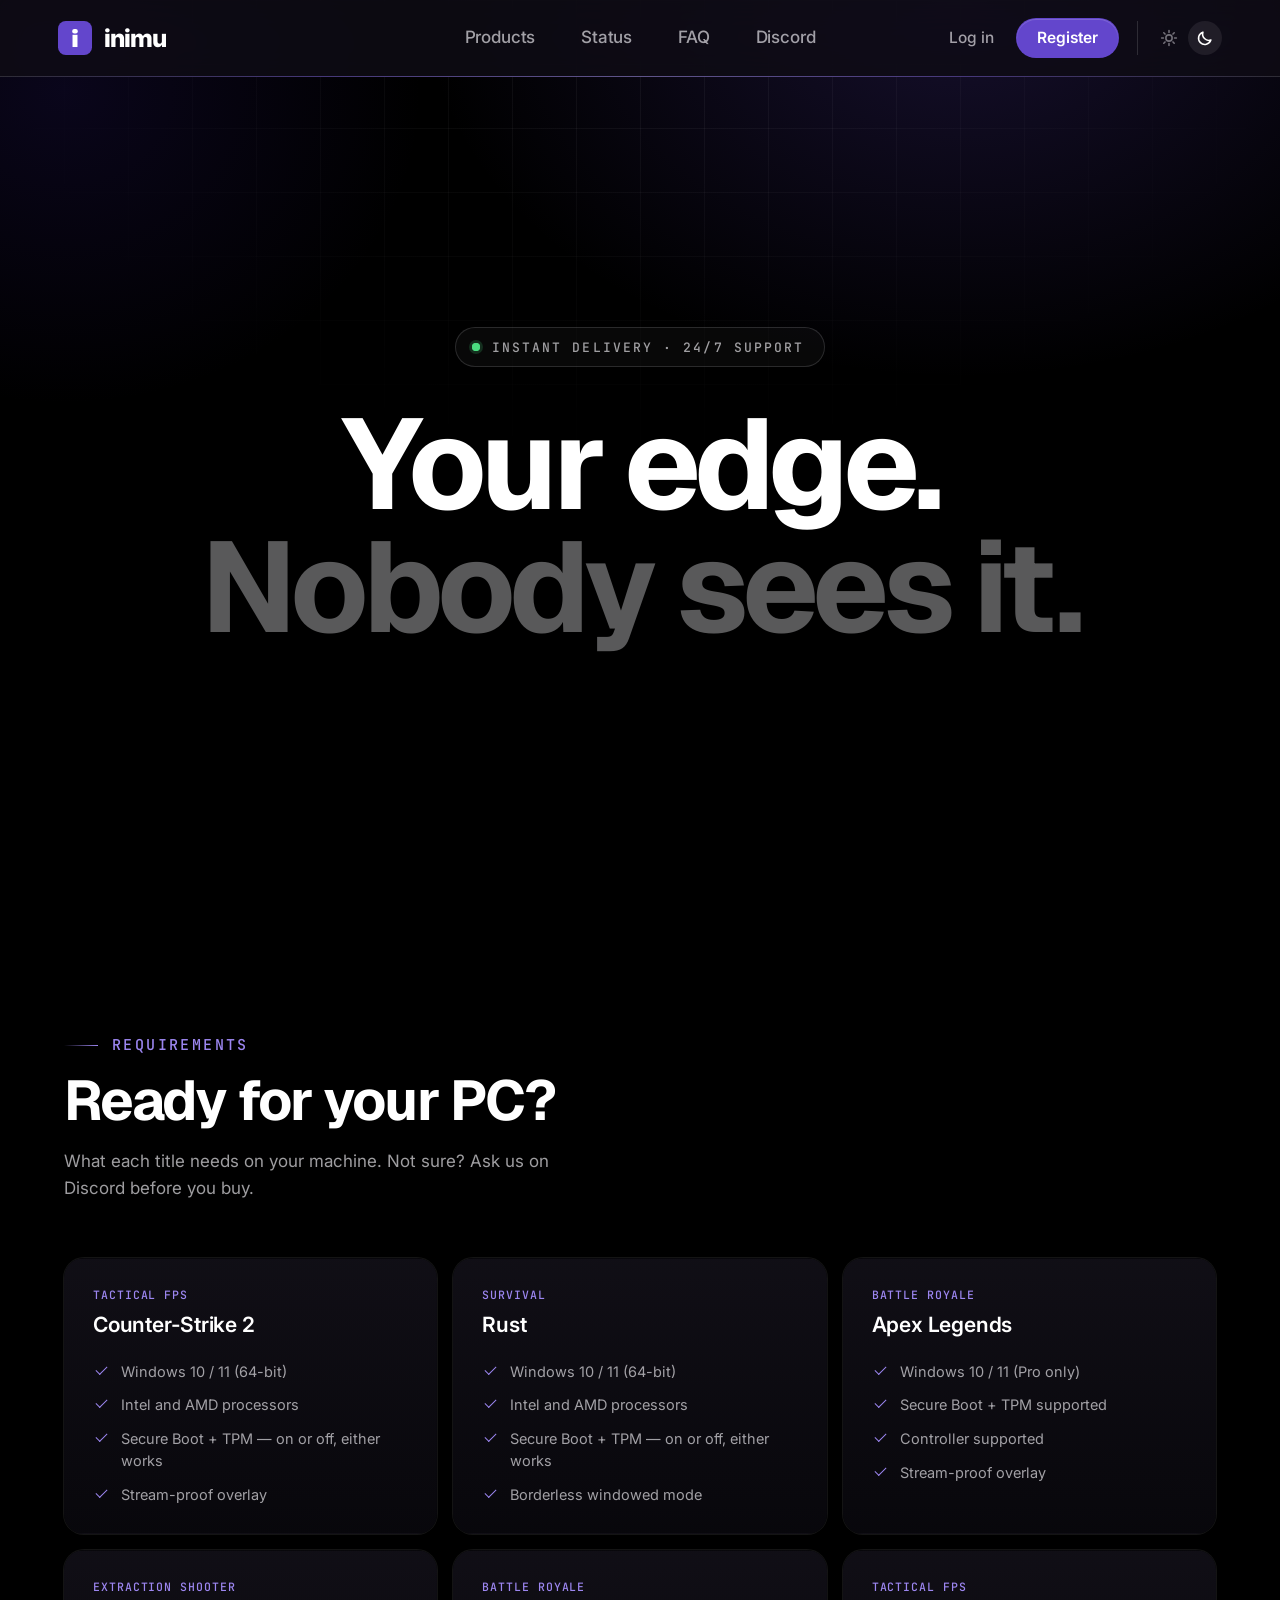
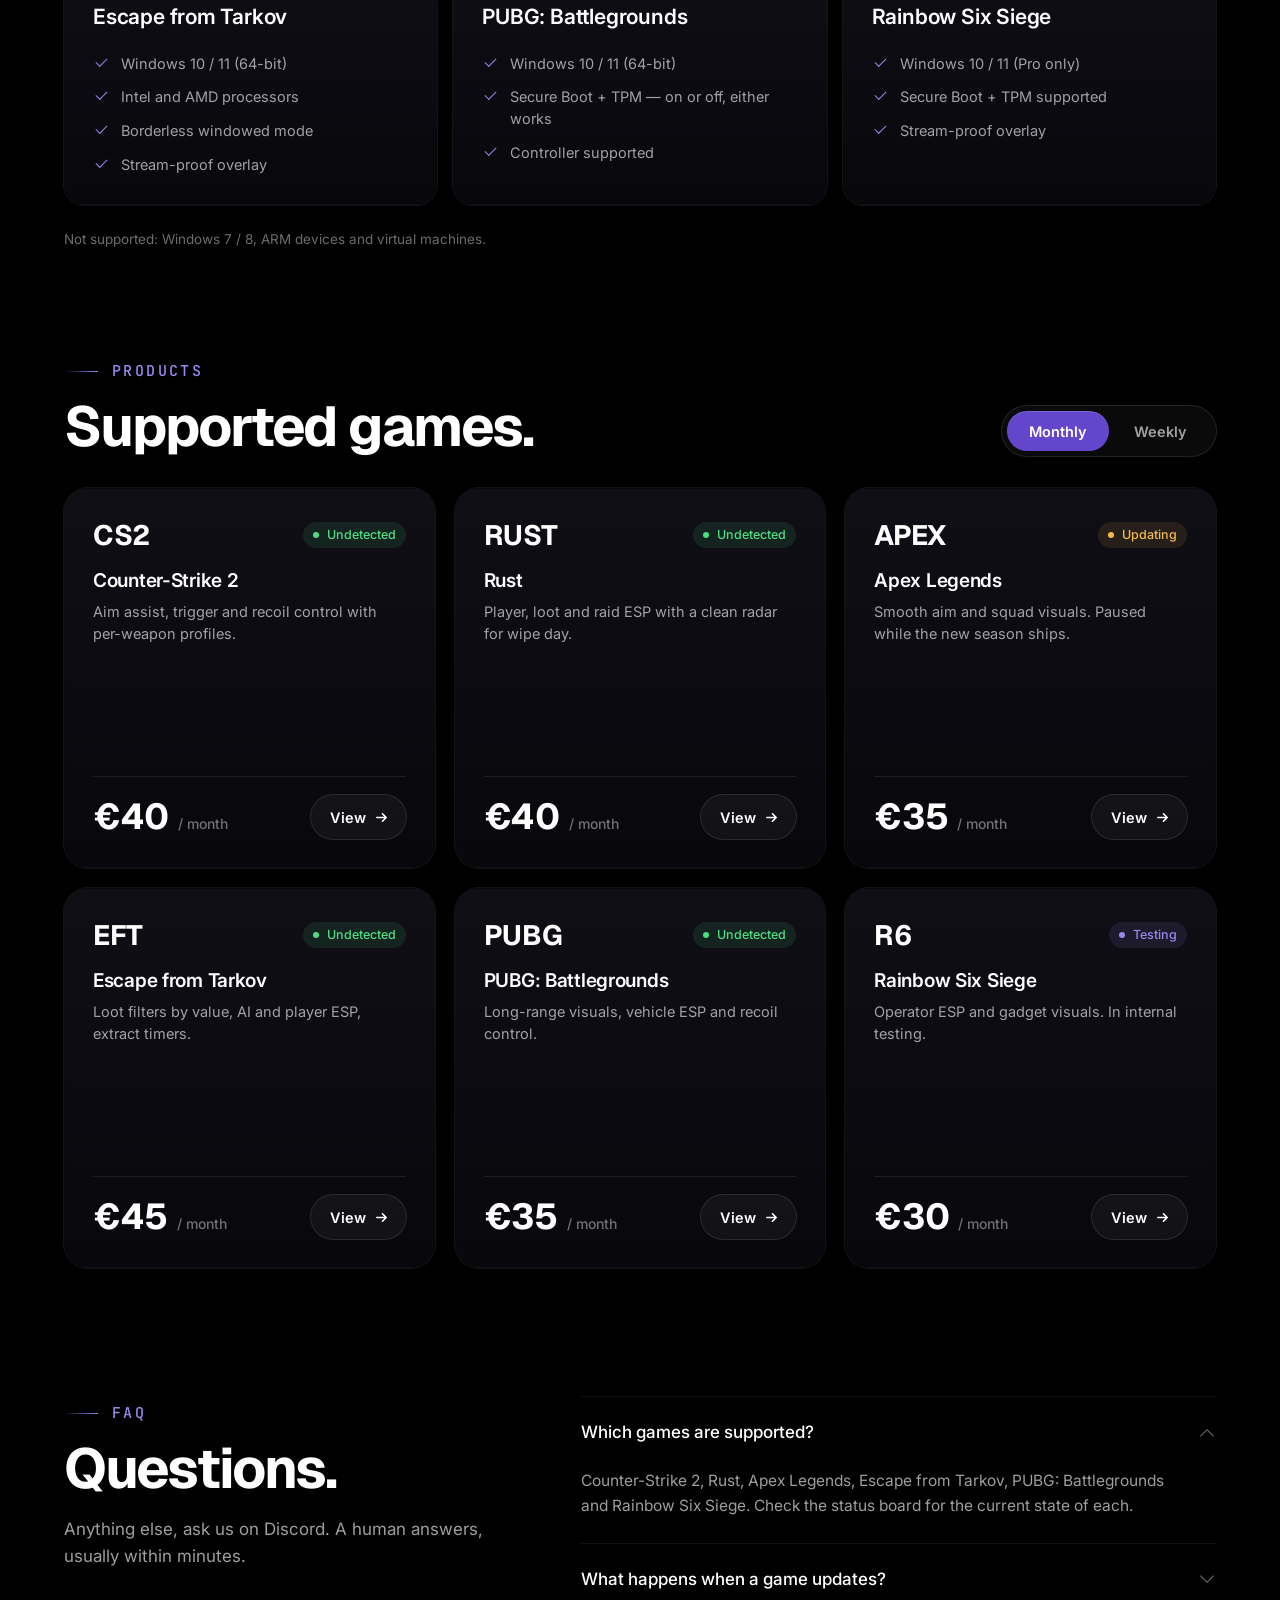
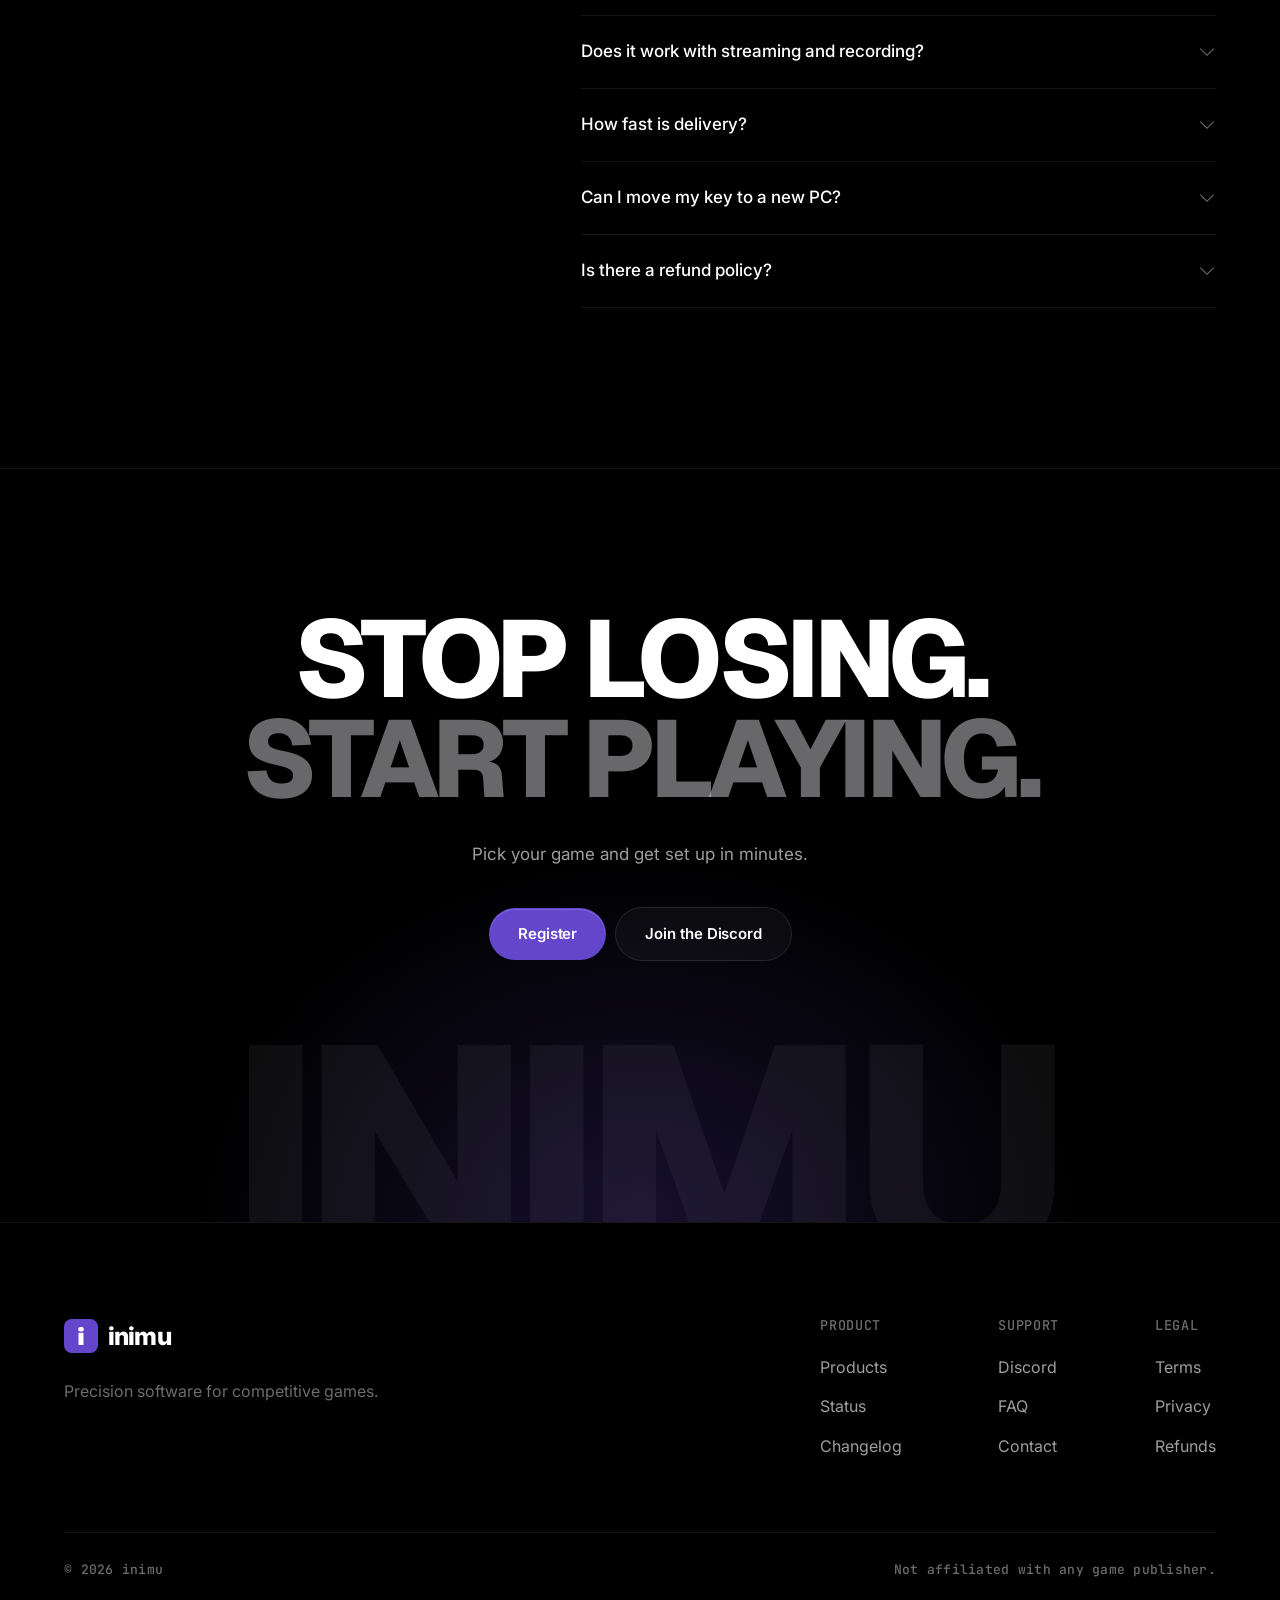
==== commit 1f4c9d4b: "New footer, closing, page titles" ====
--- a/index.html
+++ b/index.html
@@ -3,7 +3,7 @@
 <head>
   <meta charset="utf-8" />
   <meta name="viewport" content="width=device-width, initial-scale=1" />
-  <title>inimu — Your edge, unseen</title>
+  <title>Home · inimu</title>
   <meta name="description" content="inimu is a precision client for competitive games. Aim, visuals and utilities in one quiet menu." />
   <link rel="icon" href="assets/favicon.svg" type="image/svg+xml" />
   <link rel="preconnect" href="https://fonts.googleapis.com" />
@@ -38,7 +38,7 @@
       <a href="#products">Products</a>
       <a href="status.html">Status</a>
       <a href="#faq">FAQ</a>
-      <a href="#" class="discord">Discord</a>
+      <a href="https://discord.gg/V4euGBAXPx" target="_blank" rel="noopener" class="discord">Discord</a>
     </nav>
     <div class="nav-r">
       <a class="nav-login hide-sm" href="login.html">Log in</a>
@@ -60,7 +60,7 @@
     <a href="#products">Products</a>
     <a href="status.html">Status</a>
     <a href="#faq">FAQ</a>
-    <a href="#">Discord</a>
+    <a href="https://discord.gg/V4euGBAXPx" target="_blank" rel="noopener">Discord</a>
     <div class="sheet-ctas">
       <a class="btn btn-ghost" href="login.html">Log in</a>
       <a class="btn btn-primary" href="register.html">Register</a>
@@ -74,6 +74,7 @@
 <section class="hero">
   <div class="hero-bg" aria-hidden="true"></div>
   <div class="wrap hero-in">
+    <p class="hero-pill reveal"><span class="pill-dot" aria-hidden="true"></span>Instant delivery · 24/7 support</p>
     <h1 class="hero-title reveal">Your edge.<br /><span class="dim">Nobody sees it.</span></h1>
   </div>
 </section>
@@ -233,7 +234,7 @@
       </details>
       <details>
         <summary>Is there a refund policy?</summary>
-        <p>All sales are final, since access is delivered instantly. If we fail to deliver what you bought, open a ticket on Discord and we'll make it right. Full details are in the <a class="inline" href="terms.html#payments">terms</a>.</p>
+        <p>All sales are final, since access is delivered instantly. If we fail to deliver what you bought, open a ticket on <a class="inline" href="https://discord.gg/V4euGBAXPx" target="_blank" rel="noopener">Discord</a> and we'll make it right. Full details are in the <a class="inline" href="terms.html#payments">terms</a>.</p>
       </details>
     </div>
   </div>
@@ -243,14 +244,14 @@
 <section class="cta">
   <div class="cta-bg" aria-hidden="true"></div>
   <div class="wrap cta-in reveal">
-    <svg class="cta-mark" aria-hidden="true"><use href="#mark" /></svg>
-    <h2 class="cta-title">Ready when you are.</h2>
-    <p class="sec-sub">Create an account, pick a title, press Insert.</p>
+    <h2 class="cta-title"><span>Stop losing.</span><span class="dim">Start playing.</span></h2>
+    <p class="cta-sub">Pick your game and get set up in minutes.</p>
     <div class="hero-ctas">
       <a class="btn btn-primary" href="register.html">Register</a>
-      <a class="btn btn-ghost" href="#">Join the Discord</a>
-    </div>
-  </div>
+      <a class="btn btn-ghost" href="https://discord.gg/V4euGBAXPx" target="_blank" rel="noopener">Join the Discord</a>
+    </div>
+  </div>
+  <p class="cta-ghost" aria-hidden="true">inimu</p>
 </section>
 
 </main>
@@ -272,7 +273,7 @@
       </div>
       <div>
         <h4>Support</h4>
-        <a href="#">Discord</a><a href="#faq">FAQ</a><a href="#">Contact</a>
+        <a href="https://discord.gg/V4euGBAXPx" target="_blank" rel="noopener">Discord</a><a href="#faq">FAQ</a><a href="https://discord.gg/V4euGBAXPx" target="_blank" rel="noopener">Contact</a>
       </div>
       <div>
         <h4>Legal</h4>
--- a/css/styles.css
+++ b/css/styles.css
@@ -277,8 +277,8 @@
 /* ===== Sections ===== */
 .sec { padding: 128px 0 0; }
 .sec-head { max-width: 640px; margin-bottom: 56px; }
-.eyebrow { display: inline-flex; align-items: center; gap: 12px; font: 500 15px/1 var(--mono); color: var(--accent); letter-spacing: .06em; text-transform: uppercase; }
-.eyebrow::before { content: ""; width: 24px; height: 1px; background: currentColor; }
+.eyebrow { display: inline-flex; align-items: center; gap: 14px; font: 500 15px/1 var(--mono); color: var(--accent); letter-spacing: .16em; text-transform: uppercase; }
+.eyebrow::before { content: ""; width: 34px; height: 1px; background: linear-gradient(90deg, transparent, currentColor); }
 .sec-title { margin-top: 18px; font: 700 clamp(34px, 4.6vw, 56px)/1.04 var(--display); letter-spacing: -.035em; color: var(--heading); }
 .sec-sub { margin-top: 18px; font-size: 17px; color: var(--text-2); max-width: 520px; }
 
@@ -1057,3 +1057,56 @@
 @media (max-width: 640px) {
   .quick { grid-template-columns: 1fr; }
 }
+
+/* bigger footer */
+.foot { padding: 96px 0 40px; }
+.foot .lockup-mark { width: 34px; height: 34px; }
+.foot .wordmark { font-size: 25px; }
+.foot-brand p { margin-top: 18px; font-size: 16px; max-width: 32ch; }
+.foot-cols { gap: 96px; }
+.foot-cols div { gap: 14px; }
+.foot-cols h4 { font-size: 13.5px; margin-bottom: 8px; }
+.foot-cols a { font-size: 16px; }
+.foot-bottom { margin-top: 72px; padding-top: 28px; }
+.foot-bottom .mono-xs { font-size: 13px; }
+@media (max-width: 640px) {
+  .foot { padding: 72px 0 32px; }
+  .foot-cols { gap: 48px; }
+}
+
+/* lockup: sit the wordmark's baseline on the bottom of the "i" stem in the mark */
+.lockup { align-items: center; }
+.lockup .wordmark { translate: 0 0; padding-bottom: 0; line-height: 1; }
+
+/* hero hook pill */
+.hero-in { display: flex; flex-direction: column; align-items: center; }
+.hero-pill {
+  display: inline-flex; align-items: center; gap: 12px; margin-bottom: 36px; height: 40px; padding: 0 20px 0 16px;
+  border: 1px solid var(--line-2); border-radius: 999px; background: rgba(var(--fg), .03);
+  font: 500 13px/1 var(--mono); letter-spacing: .16em; text-transform: uppercase; color: var(--text-2);
+}
+.pill-dot { position: relative; width: 8px; height: 8px; border-radius: 50%; background: var(--ok); box-shadow: 0 0 0 3px color-mix(in srgb, var(--ok) 18%, transparent); }
+@media (prefers-reduced-motion: no-preference) {
+  .pill-dot::after { content: ""; position: absolute; inset: 0; border-radius: 50%; background: var(--ok); animation: pill-ping 2.4s ease-out infinite; }
+  @keyframes pill-ping { 0% { opacity: .6; scale: 1; } 80%, 100% { opacity: 0; scale: 2.6; } }
+}
+@media (max-width: 640px) {
+  .hero-pill { font-size: 11px; letter-spacing: .12em; height: 34px; margin-bottom: 24px; }
+}
+
+/* closing section: big two-line statement */
+.cta { padding: 140px 0 0; }
+.cta-title { display: flex; flex-direction: column; font: 800 clamp(48px, 8.5vw, 120px)/.92 var(--display); letter-spacing: -.05em; text-transform: uppercase; color: var(--heading); }
+.cta-title .dim { color: rgba(var(--fg), .42); }
+.cta-sub { margin: 32px auto 40px; font-size: 17px; color: var(--text-2); }
+.cta .hero-ctas { justify-content: center; }
+.cta .hero-ctas .btn { height: 52px; padding: 0 28px; border-radius: 999px; font-size: 15px; }
+.cta-ghost {
+  margin: 72px 0 -0.18em; text-align: center; pointer-events: none; user-select: none;
+  font: 800 clamp(120px, 24vw, 360px)/.8 var(--display); letter-spacing: -.06em; text-transform: uppercase;
+  color: rgba(var(--fg), .05);
+}
+@media (max-width: 640px) {
+  .cta { padding-top: 96px; }
+  .cta-ghost { margin-top: 48px; }
+}
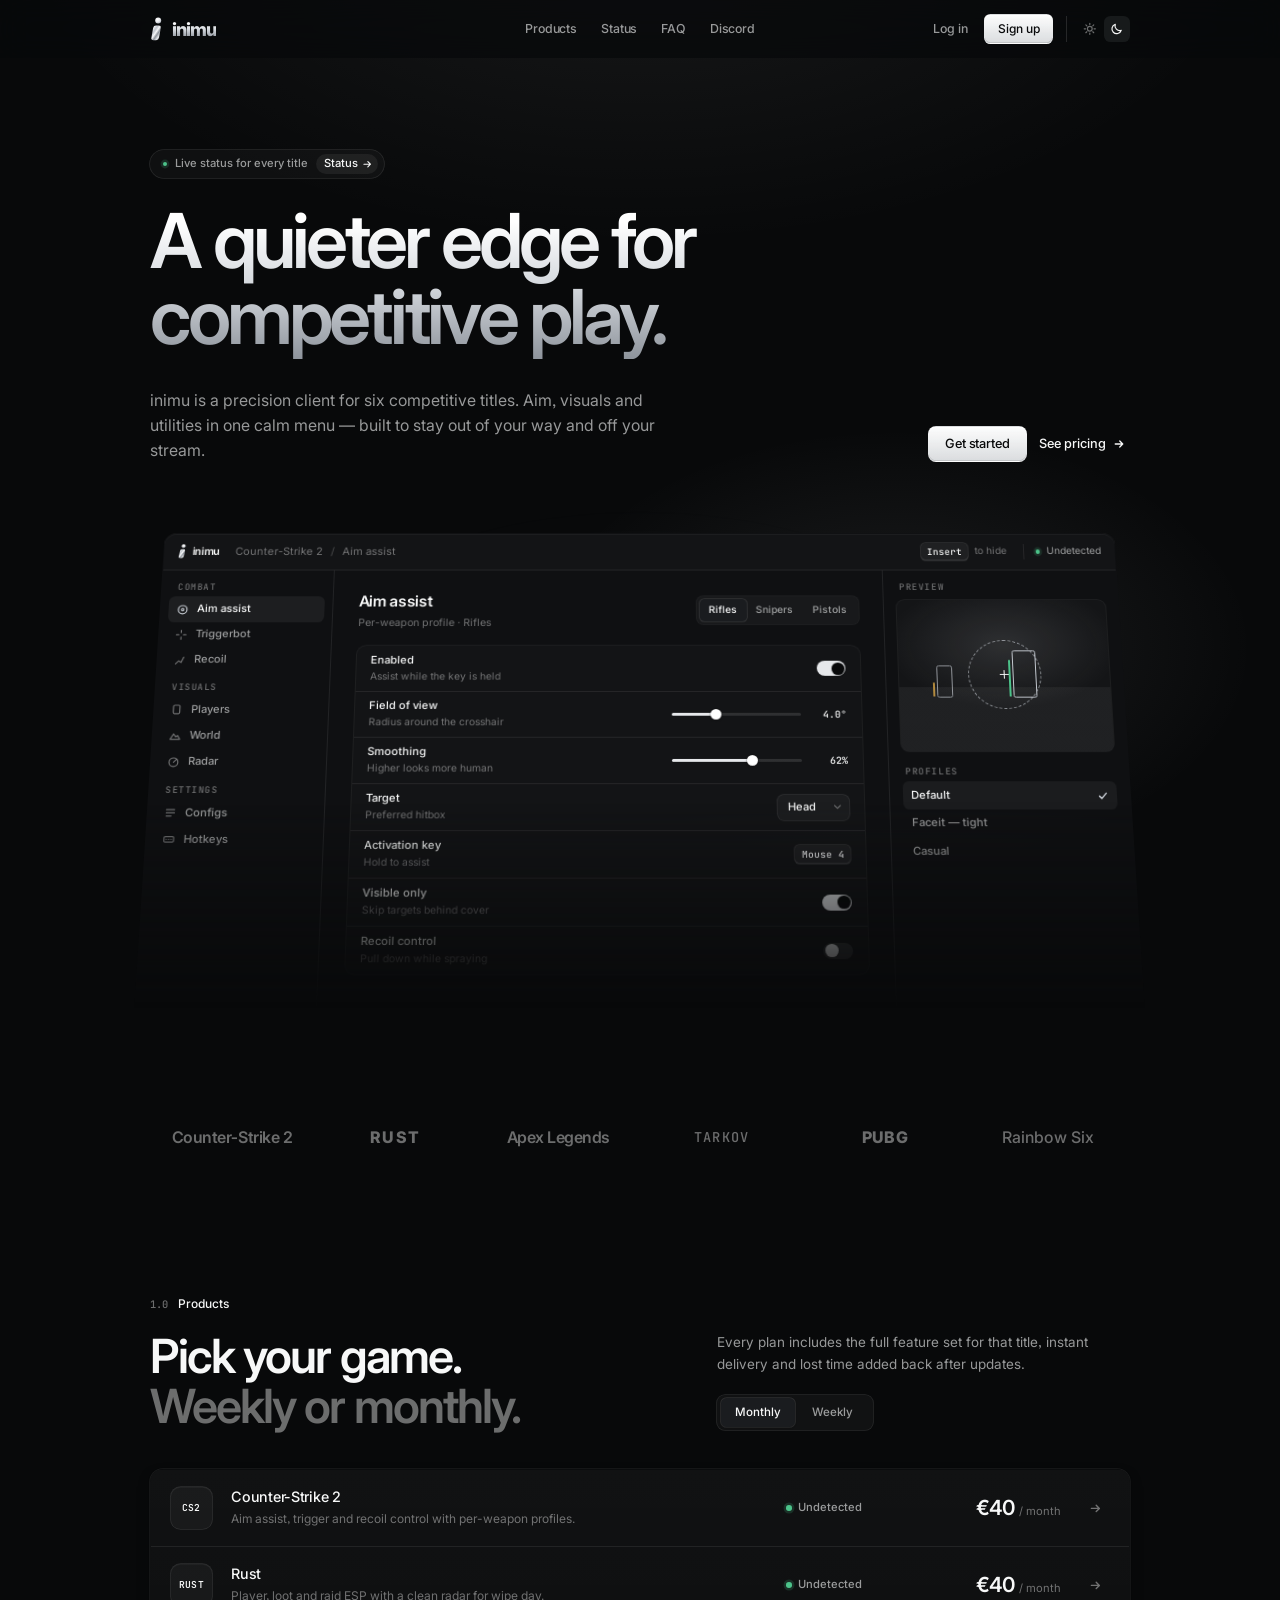
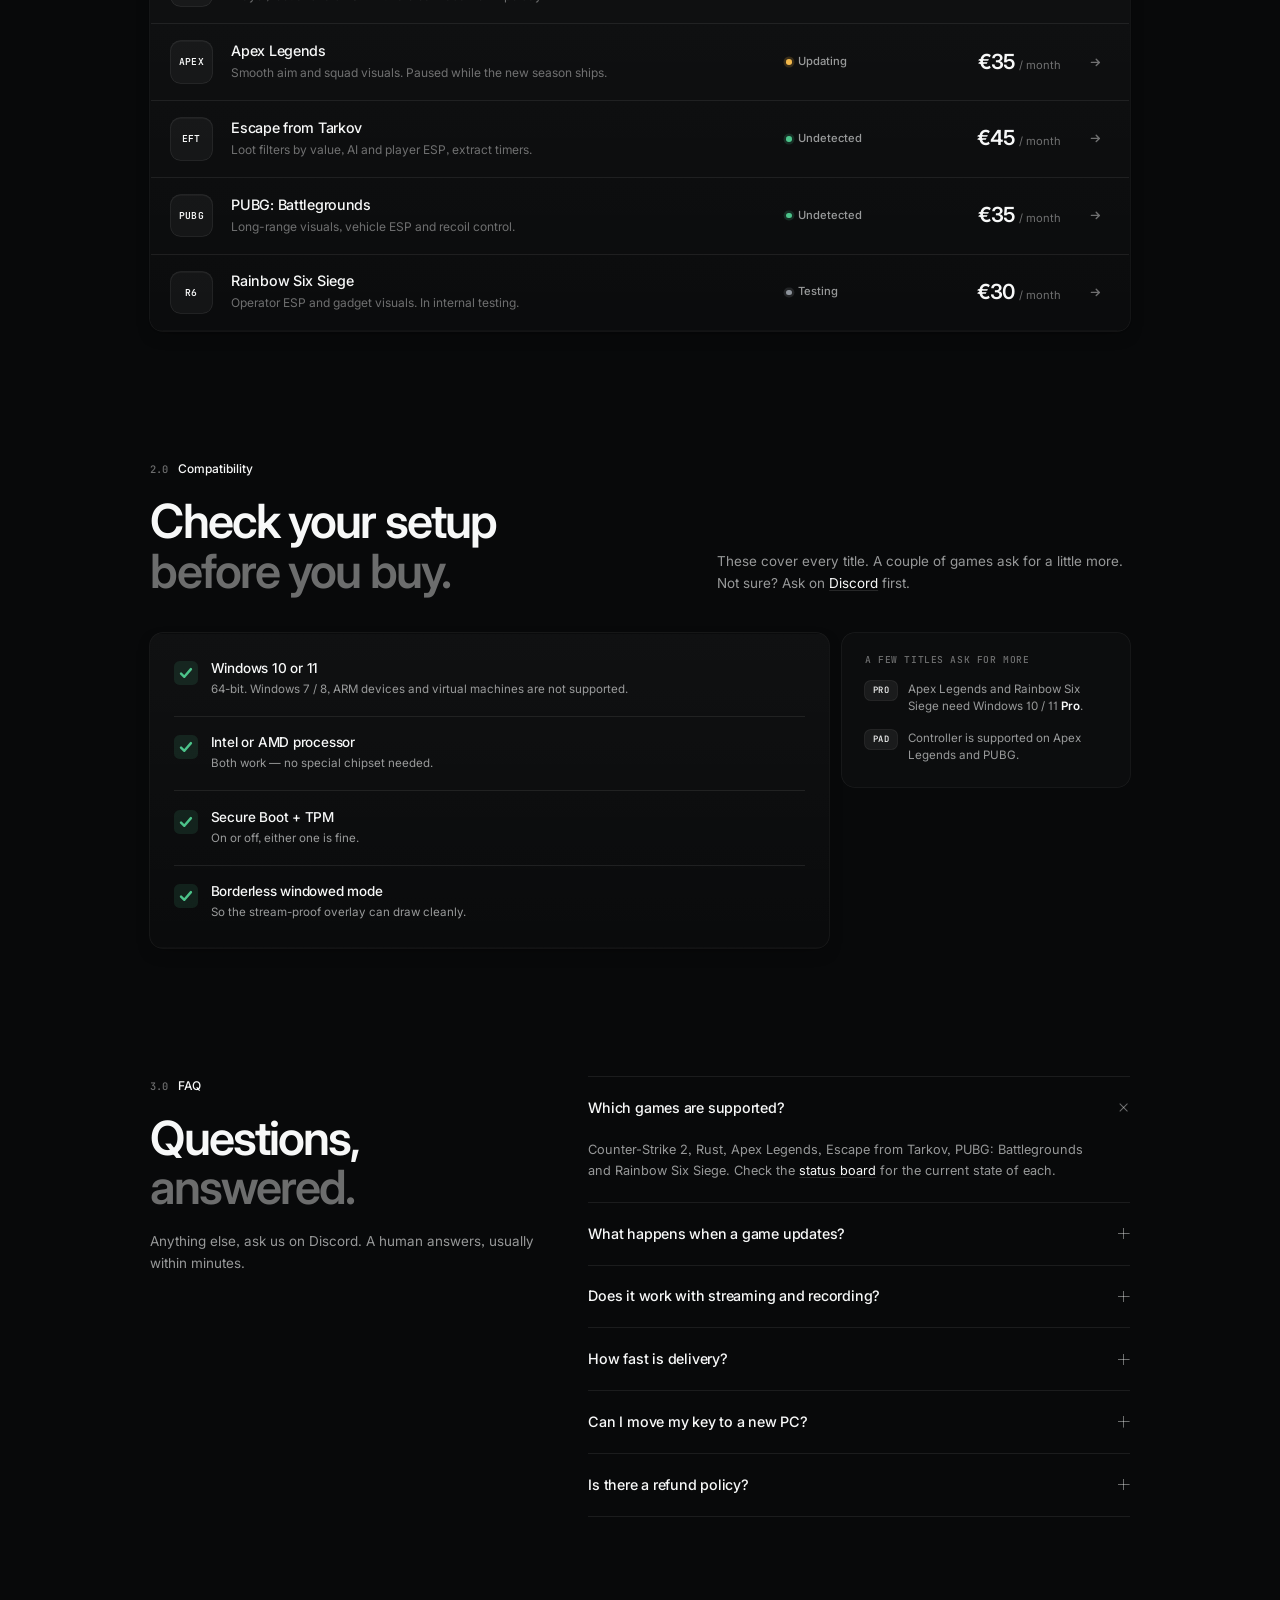
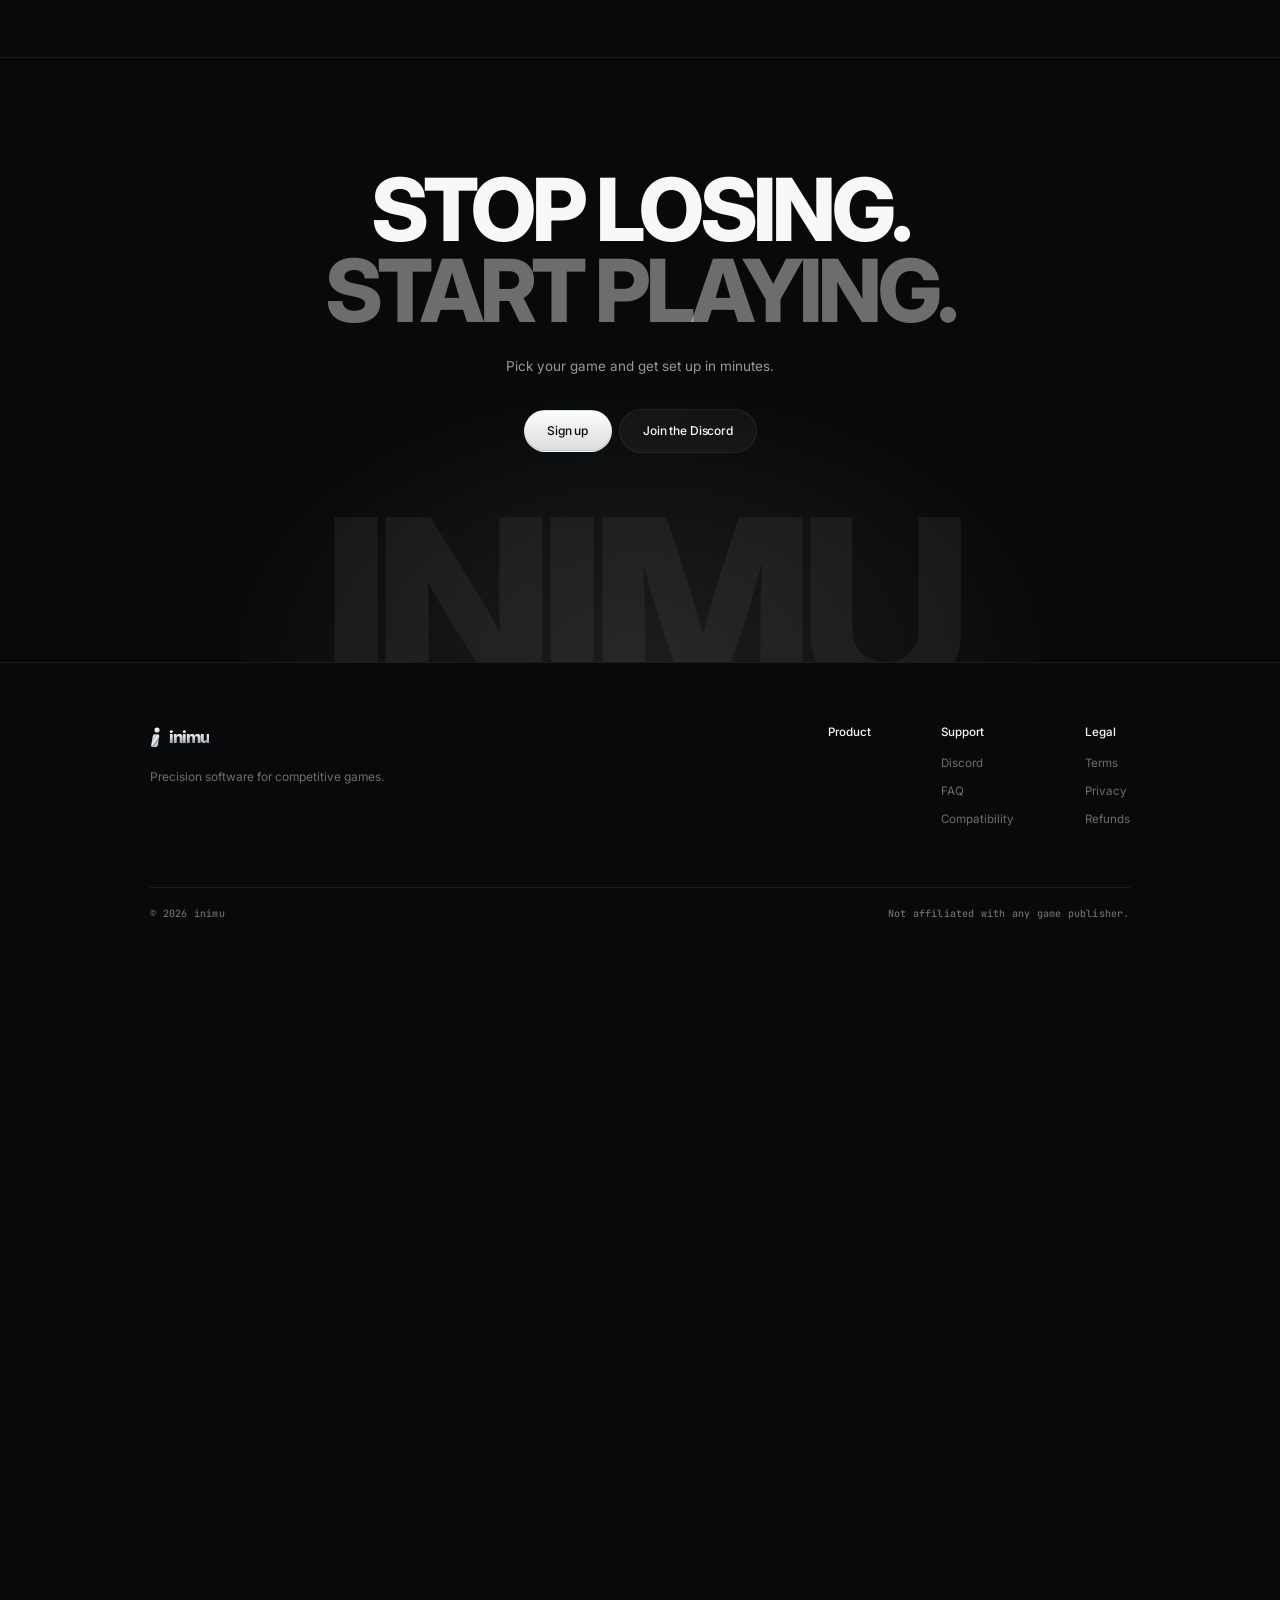
==== commit 63748df8: "Redising All" ====
--- a/index.html
+++ b/index.html
@@ -5,7 +5,7 @@
   <meta name="viewport" content="width=device-width, initial-scale=1" />
   <title>Home · inimu</title>
   <meta name="description" content="inimu is a precision client for competitive games. Aim, visuals and utilities in one quiet menu." />
-  <link rel="icon" href="assets/favicon.svg" type="image/svg+xml" />
+  <link rel="icon" href="assets/favicon.svg?v=2" type="image/svg+xml" />
   <link rel="preconnect" href="https://fonts.googleapis.com" />
   <link rel="preconnect" href="https://fonts.gstatic.com" crossorigin />
   <link href="https://fonts.googleapis.com/css2?family=Geist:wght@500;600;700;800&family=Inter:wght@400;500;600;700;800&family=JetBrains+Mono:wght@400;500&display=swap" rel="stylesheet" />
@@ -20,11 +20,33 @@
 
 <!-- Logo sprite -->
 <svg width="0" height="0" style="position:absolute" aria-hidden="true">
-  <symbol id="mark" viewBox="0 0 100 100">
-    <rect width="100" height="100" rx="23" style="fill:var(--mark-bg,#6346CC)" />
-    <rect x="41.8" y="23.5" width="16.4" height="13.6" rx="6" style="fill:var(--mark-fg,#fff)" />
-    <rect x="42.7" y="40.6" width="14.6" height="35.9" style="fill:var(--mark-fg,#fff)" />
+  <defs>
+    <linearGradient id="g-chrome" x1="0" y1="0" x2="1" y2="1">
+      <stop offset="0" stop-color="#FFFFFF" /><stop offset=".3" stop-color="#C3C8CF" /><stop offset=".47" stop-color="#F7F8F9" />
+      <stop offset=".64" stop-color="#8E949C" /><stop offset=".84" stop-color="#E6E8EB" /><stop offset="1" stop-color="#AEB3BA" />
+    </linearGradient>
+    <radialGradient id="g-pearl" cx=".36" cy=".3" r=".8">
+      <stop offset="0" stop-color="#FFFFFF" /><stop offset=".55" stop-color="#E6E8EB" /><stop offset="1" stop-color="#A3A9B1" />
+    </radialGradient>
+    <linearGradient id="g-graphite" x1="0" y1="0" x2="1" y2="1">
+      <stop offset="0" stop-color="#3A3E44" /><stop offset=".5" stop-color="#121316" /><stop offset="1" stop-color="#2A2D31" />
+    </linearGradient>
+    <linearGradient id="g-tile" x1="0" y1="0" x2="1" y2="1">
+      <stop offset="0" stop-color="#2C2F34" /><stop offset="1" stop-color="#0C0D0F" />
+    </linearGradient>
+  </defs>
+  <!-- slanted block "i": 10deg slant, detached dot -->
+  <symbol id="mark" viewBox="11 3 44 88">
+    <circle cx="41" cy="16" r="11" style="fill:var(--mark-dot,#E6E8EB)" />
+    <rect x="30" y="34" width="28" height="54" rx="9" transform="skewX(-10)" style="fill:var(--mark-stem,#E6E8EB)" />
   </symbol>
+  <!-- app icon: graphite tile, chrome mark -->
+  <symbol id="mark-tile" viewBox="0 0 100 100">
+    <rect x=".5" y=".5" width="99" height="99" rx="24" fill="url(#g-tile)" stroke="rgba(255,255,255,.1)" />
+    <g style="--mark-stem:url(#g-chrome);--mark-dot:url(#g-pearl)"><use href="#mark" x="33" y="16" width="34" height="68" /></g>
+  </symbol>
+  <symbol id="i-check" viewBox="0 0 16 16"><path d="M3.5 8.5l3 3 6-7" /></symbol>
+  <symbol id="i-arrow" viewBox="0 0 16 16"><path d="M3 8h10M9 4l4 4-4 4" /></symbol>
 </svg>
 
 <!-- ============ HEADER ============ -->
@@ -42,7 +64,7 @@
     </nav>
     <div class="nav-r">
       <a class="nav-login hide-sm" href="login.html">Log in</a>
-      <a class="nav-register hide-sm" href="register.html">Register</a>
+      <a class="nav-register hide-sm" href="register.html">Sign up</a>
       <div class="theme" role="radiogroup" aria-label="Theme">
         <button data-theme-set="light" aria-label="Light theme" aria-pressed="false">
           <svg viewBox="0 0 20 20"><circle cx="10" cy="10" r="3.5" /><path d="M10 1.8v2M10 16.2v2M1.8 10h2M16.2 10h2M4.2 4.2l1.4 1.4M14.4 14.4l1.4 1.4M4.2 15.8l1.4-1.4M14.4 5.6l1.4-1.4" /></svg>
@@ -63,7 +85,7 @@
     <a href="https://discord.gg/V4euGBAXPx" target="_blank" rel="noopener">Discord</a>
     <div class="sheet-ctas">
       <a class="btn btn-ghost" href="login.html">Log in</a>
-      <a class="btn btn-primary" href="register.html">Register</a>
+      <a class="btn btn-primary" href="register.html">Sign up</a>
     </div>
   </div>
 </header>
@@ -74,147 +96,218 @@
 <section class="hero">
   <div class="hero-bg" aria-hidden="true"></div>
   <div class="wrap hero-in">
-    <p class="hero-pill reveal"><span class="pill-dot" aria-hidden="true"></span>Instant delivery · 24/7 support</p>
-    <h1 class="hero-title reveal">Your edge.<br /><span class="dim">Nobody sees it.</span></h1>
-  </div>
-</section>
-
-<!-- ============ REQUIREMENTS ============ -->
-<section class="sec" id="requirements">
+    <a class="hero-note reveal" href="status.html">
+      <span class="dot dot-ok" aria-hidden="true"></span>
+      <span>Live status for every title</span>
+      <span class="hero-note-go">Status<svg viewBox="0 0 16 16" aria-hidden="true"><use href="#i-arrow" /></svg></span>
+    </a>
+    <h1 class="hero-title reveal">A quieter edge for competitive play.</h1>
+    <div class="hero-row reveal">
+      <p class="hero-sub">inimu is a precision client for six competitive titles. Aim, visuals and utilities in one calm menu — built to stay out of your way and off your stream.</p>
+      <div class="hero-ctas">
+        <a class="btn btn-primary" href="register.html">Get started</a>
+        <a class="link-go" href="#products">See pricing<svg viewBox="0 0 16 16" aria-hidden="true"><use href="#i-arrow" /></svg></a>
+      </div>
+    </div>
+  </div>
+
+  <!-- product shot: the in-game menu, drawn in HTML -->
+  <div class="wrap shot-wrap reveal" aria-hidden="true">
+    <div class="shot-glow"></div>
+    <div class="shot">
+      <div class="shot-bar">
+        <span class="shot-brand"><svg><use href="#mark" /></svg>inimu</span>
+        <span class="shot-crumb">Counter-Strike 2 <i>/</i> Aim assist</span>
+        <span class="shot-bar-r"><span class="shot-kbd">Insert</span> to hide <span class="shot-live"><span class="dot dot-ok"></span>Undetected</span></span>
+      </div>
+      <div class="shot-body">
+        <div class="shot-side">
+          <p class="shot-group">Combat</p>
+          <span class="shot-item is-on"><svg viewBox="0 0 16 16"><circle cx="8" cy="8" r="5.5" /><circle cx="8" cy="8" r="1.5" /></svg>Aim assist</span>
+          <span class="shot-item"><svg viewBox="0 0 16 16"><path d="M8 2v3M8 11v3M2 8h3M11 8h3" /></svg>Triggerbot</span>
+          <span class="shot-item"><svg viewBox="0 0 16 16"><path d="M3 13l4-4 3 2 3-7" /></svg>Recoil</span>
+          <p class="shot-group">Visuals</p>
+          <span class="shot-item"><svg viewBox="0 0 16 16"><rect x="4" y="2.5" width="8" height="11" rx="1.5" /></svg>Players</span>
+          <span class="shot-item"><svg viewBox="0 0 16 16"><path d="M2 12l4-7 3 4 2-2 3 5z" /></svg>World</span>
+          <span class="shot-item"><svg viewBox="0 0 16 16"><circle cx="8" cy="8" r="5.5" /><path d="M8 8l3.5-3.5" /></svg>Radar</span>
+          <p class="shot-group">Settings</p>
+          <span class="shot-item"><svg viewBox="0 0 16 16"><path d="M3 4h10M3 8h10M3 12h6" /></svg>Configs</span>
+          <span class="shot-item"><svg viewBox="0 0 16 16"><rect x="2" y="4.5" width="12" height="7" rx="1.5" /><path d="M5 8h.01M8 8h.01M11 8h.01" /></svg>Hotkeys</span>
+        </div>
+
+        <div class="shot-main">
+          <div class="shot-head">
+            <div>
+              <p class="shot-h">Aim assist</p>
+              <p class="shot-s">Per-weapon profile · Rifles</p>
+            </div>
+            <span class="shot-seg"><b>Rifles</b><span>Snipers</span><span>Pistols</span></span>
+          </div>
+          <div class="shot-rows">
+            <div class="shot-row"><span><b>Enabled</b><i>Assist while the key is held</i></span><span class="tg is-on"></span></div>
+            <div class="shot-row"><span><b>Field of view</b><i>Radius around the crosshair</i></span><span class="sl" style="--v:.34"><em>4.0°</em></span></div>
+            <div class="shot-row"><span><b>Smoothing</b><i>Higher looks more human</i></span><span class="sl" style="--v:.62"><em>62%</em></span></div>
+            <div class="shot-row"><span><b>Target</b><i>Preferred hitbox</i></span><span class="sel">Head</span></div>
+            <div class="shot-row"><span><b>Activation key</b><i>Hold to assist</i></span><span class="shot-kbd">Mouse 4</span></div>
+            <div class="shot-row"><span><b>Visible only</b><i>Skip targets behind cover</i></span><span class="tg is-on"></span></div>
+            <div class="shot-row"><span><b>Recoil control</b><i>Pull down while spraying</i></span><span class="tg"></span></div>
+          </div>
+        </div>
+
+        <div class="shot-aside">
+          <p class="shot-group">Preview</p>
+          <div class="shot-view">
+            <span class="sv-fov"></span>
+            <span class="sv-cross"></span>
+            <span class="sv-box sv-a"><i></i></span>
+            <span class="sv-box sv-b"><i></i></span>
+          </div>
+          <p class="shot-group">Profiles</p>
+          <span class="shot-prof is-on">Default<svg viewBox="0 0 16 16"><use href="#i-check" /></svg></span>
+          <span class="shot-prof">Faceit — tight</span>
+          <span class="shot-prof">Casual</span>
+        </div>
+      </div>
+    </div>
+  </div>
+</section>
+
+<!-- ============ TITLES ============ -->
+<section class="titles">
   <div class="wrap">
-    <div class="sec-head reveal">
-      <span class="eyebrow">Requirements</span>
-      <h2 class="sec-title">Ready for your PC?</h2>
-      <p class="sec-sub">What each title needs on your machine. Not sure? Ask us on Discord before you buy.</p>
-    </div>
-
-    <div class="reqs">
-      <article class="req reveal">
-        <span class="req-cat">Tactical FPS</span>
-        <h3>Counter-Strike 2</h3>
-        <ul class="checks"><li>Windows 10 / 11 (64-bit)</li><li>Intel and AMD processors</li><li>Secure Boot + TPM — on or off, either works</li><li>Stream-proof overlay</li></ul>
-      </article>
-      <article class="req reveal">
-        <span class="req-cat">Survival</span>
-        <h3>Rust</h3>
-        <ul class="checks"><li>Windows 10 / 11 (64-bit)</li><li>Intel and AMD processors</li><li>Secure Boot + TPM — on or off, either works</li><li>Borderless windowed mode</li></ul>
-      </article>
-      <article class="req reveal">
-        <span class="req-cat">Battle royale</span>
-        <h3>Apex Legends</h3>
-        <ul class="checks"><li>Windows 10 / 11 (Pro only)</li><li>Secure Boot + TPM supported</li><li>Controller supported</li><li>Stream-proof overlay</li></ul>
-      </article>
-      <article class="req reveal">
-        <span class="req-cat">Extraction shooter</span>
-        <h3>Escape from Tarkov</h3>
-        <ul class="checks"><li>Windows 10 / 11 (64-bit)</li><li>Intel and AMD processors</li><li>Borderless windowed mode</li><li>Stream-proof overlay</li></ul>
-      </article>
-      <article class="req reveal">
-        <span class="req-cat">Battle royale</span>
-        <h3>PUBG: Battlegrounds</h3>
-        <ul class="checks"><li>Windows 10 / 11 (64-bit)</li><li>Secure Boot + TPM — on or off, either works</li><li>Controller supported</li></ul>
-      </article>
-      <article class="req reveal">
-        <span class="req-cat">Tactical FPS</span>
-        <h3>Rainbow Six Siege</h3>
-        <ul class="checks"><li>Windows 10 / 11 (Pro only)</li><li>Secure Boot + TPM supported</li><li>Stream-proof overlay</li></ul>
-      </article>
-    </div>
-    <p class="fine reveal">Not supported: Windows 7 / 8, ARM devices and virtual machines.</p>
+    <ul class="titles-row reveal">
+      <li><a href="product.html?p=cs2">Counter&#8209;Strike&nbsp;2</a></li>
+      <li><a href="product.html?p=rust">RUST</a></li>
+      <li><a href="product.html?p=apex">Apex Legends</a></li>
+      <li><a href="product.html?p=eft">Tarkov</a></li>
+      <li><a href="product.html?p=pubg">PUBG</a></li>
+      <li><a href="product.html?p=r6">Rainbow&nbsp;Six</a></li>
+    </ul>
   </div>
 </section>
 
 <!-- ============ PRODUCTS ============ -->
-<section class="sec" id="products">
+<section class="lsec" id="products">
   <div class="wrap">
-    <div class="sec-head reveal">
-      <div>
-        <span class="eyebrow">Products</span>
-        <h2 class="sec-title">Supported games.</h2>
-      </div>
-      <div class="period" role="radiogroup" aria-label="Billing period" data-period>
-        <button role="radio" aria-checked="true" data-p="month">Monthly</button>
-        <button role="radio" aria-checked="false" data-p="week">Weekly</button>
-        <span class="period-thumb" aria-hidden="true"></span>
-      </div>
-    </div>
-
-    <div class="products">
+    <div class="lhead reveal">
+      <p class="lhead-idx"><span>1.0</span>Products</p>
+      <h2 class="lhead-title">Pick your game.<br /><span class="dim">Weekly or monthly.</span></h2>
+      <div class="lhead-side">
+        <p>Every plan includes the full feature set for that title, instant delivery and lost time added back after updates.</p>
+        <div class="period" role="radiogroup" aria-label="Billing period" data-period>
+          <button role="radio" aria-checked="true" data-p="month">Monthly</button>
+          <button role="radio" aria-checked="false" data-p="week">Weekly</button>
+          <span class="period-thumb" aria-hidden="true"></span>
+        </div>
+      </div>
+    </div>
+
+    <div class="plist">
       <article class="prod reveal" data-month="40" data-week="15">
-        <div class="prod-top"><span class="prod-code">CS2</span><span class="st st-ok">Undetected</span></div>
-        <h3>Counter-Strike 2</h3>
-        <p>Aim assist, trigger and recoil control with per-weapon profiles.</p>
-        <div class="prod-price">
-          <span class="price"><strong data-price>€40</strong><span class="per" data-per>/ month</span></span>
-          <a class="prod-view" href="product.html?p=cs2" aria-label="View Counter-Strike 2"><span>View</span><svg viewBox="0 0 16 16"><path d="M3 8h10M9 4l4 4-4 4" /></svg></a>
-        </div>
+        <span class="prod-code">CS2</span>
+        <div class="prod-copy"><h3>Counter-Strike 2</h3><p>Aim assist, trigger and recoil control with per-weapon profiles.</p></div>
+        <span class="st st-ok">Undetected</span>
+        <span class="price"><strong data-price>€40</strong><span class="per" data-per>/ month</span></span>
+        <a class="prod-view" href="product.html?p=cs2" aria-label="View Counter-Strike 2"><svg viewBox="0 0 16 16"><use href="#i-arrow" /></svg></a>
       </article>
 
       <article class="prod reveal" data-month="40" data-week="15">
-        <div class="prod-top"><span class="prod-code">RUST</span><span class="st st-ok">Undetected</span></div>
-        <h3>Rust</h3>
-        <p>Player, loot and raid ESP with a clean radar for wipe day.</p>
-        <div class="prod-price">
-          <span class="price"><strong data-price>€40</strong><span class="per" data-per>/ month</span></span>
-          <a class="prod-view" href="product.html?p=rust" aria-label="View Rust"><span>View</span><svg viewBox="0 0 16 16"><path d="M3 8h10M9 4l4 4-4 4" /></svg></a>
-        </div>
+        <span class="prod-code">RUST</span>
+        <div class="prod-copy"><h3>Rust</h3><p>Player, loot and raid ESP with a clean radar for wipe day.</p></div>
+        <span class="st st-ok">Undetected</span>
+        <span class="price"><strong data-price>€40</strong><span class="per" data-per>/ month</span></span>
+        <a class="prod-view" href="product.html?p=rust" aria-label="View Rust"><svg viewBox="0 0 16 16"><use href="#i-arrow" /></svg></a>
       </article>
 
       <article class="prod reveal" data-month="35" data-week="12">
-        <div class="prod-top"><span class="prod-code">APEX</span><span class="st st-warn">Updating</span></div>
-        <h3>Apex Legends</h3>
-        <p>Smooth aim and squad visuals. Paused while the new season ships.</p>
-        <div class="prod-price">
-          <span class="price"><strong data-price>€35</strong><span class="per" data-per>/ month</span></span>
-          <a class="prod-view" href="product.html?p=apex" aria-label="View Apex Legends"><span>View</span><svg viewBox="0 0 16 16"><path d="M3 8h10M9 4l4 4-4 4" /></svg></a>
-        </div>
+        <span class="prod-code">APEX</span>
+        <div class="prod-copy"><h3>Apex Legends</h3><p>Smooth aim and squad visuals. Paused while the new season ships.</p></div>
+        <span class="st st-warn">Updating</span>
+        <span class="price"><strong data-price>€35</strong><span class="per" data-per>/ month</span></span>
+        <a class="prod-view" href="product.html?p=apex" aria-label="View Apex Legends"><svg viewBox="0 0 16 16"><use href="#i-arrow" /></svg></a>
       </article>
 
       <article class="prod reveal" data-month="45" data-week="17">
-        <div class="prod-top"><span class="prod-code">EFT</span><span class="st st-ok">Undetected</span></div>
-        <h3>Escape from Tarkov</h3>
-        <p>Loot filters by value, AI and player ESP, extract timers.</p>
-        <div class="prod-price">
-          <span class="price"><strong data-price>€45</strong><span class="per" data-per>/ month</span></span>
-          <a class="prod-view" href="product.html?p=eft" aria-label="View Escape from Tarkov"><span>View</span><svg viewBox="0 0 16 16"><path d="M3 8h10M9 4l4 4-4 4" /></svg></a>
-        </div>
+        <span class="prod-code">EFT</span>
+        <div class="prod-copy"><h3>Escape from Tarkov</h3><p>Loot filters by value, AI and player ESP, extract timers.</p></div>
+        <span class="st st-ok">Undetected</span>
+        <span class="price"><strong data-price>€45</strong><span class="per" data-per>/ month</span></span>
+        <a class="prod-view" href="product.html?p=eft" aria-label="View Escape from Tarkov"><svg viewBox="0 0 16 16"><use href="#i-arrow" /></svg></a>
       </article>
 
       <article class="prod reveal" data-month="35" data-week="12">
-        <div class="prod-top"><span class="prod-code">PUBG</span><span class="st st-ok">Undetected</span></div>
-        <h3>PUBG: Battlegrounds</h3>
-        <p>Long-range visuals, vehicle ESP and recoil control.</p>
-        <div class="prod-price">
-          <span class="price"><strong data-price>€35</strong><span class="per" data-per>/ month</span></span>
-          <a class="prod-view" href="product.html?p=pubg" aria-label="View PUBG: Battlegrounds"><span>View</span><svg viewBox="0 0 16 16"><path d="M3 8h10M9 4l4 4-4 4" /></svg></a>
-        </div>
+        <span class="prod-code">PUBG</span>
+        <div class="prod-copy"><h3>PUBG: Battlegrounds</h3><p>Long-range visuals, vehicle ESP and recoil control.</p></div>
+        <span class="st st-ok">Undetected</span>
+        <span class="price"><strong data-price>€35</strong><span class="per" data-per>/ month</span></span>
+        <a class="prod-view" href="product.html?p=pubg" aria-label="View PUBG: Battlegrounds"><svg viewBox="0 0 16 16"><use href="#i-arrow" /></svg></a>
       </article>
 
       <article class="prod reveal" data-month="30" data-week="10">
-        <div class="prod-top"><span class="prod-code">R6</span><span class="st st-test">Testing</span></div>
-        <h3>Rainbow Six Siege</h3>
-        <p>Operator ESP and gadget visuals. In internal testing.</p>
-        <div class="prod-price">
-          <span class="price"><strong data-price>€30</strong><span class="per" data-per>/ month</span></span>
-          <a class="prod-view" href="product.html?p=r6" aria-label="View Rainbow Six Siege"><span>View</span><svg viewBox="0 0 16 16"><path d="M3 8h10M9 4l4 4-4 4" /></svg></a>
-        </div>
-      </article>
+        <span class="prod-code">R6</span>
+        <div class="prod-copy"><h3>Rainbow Six Siege</h3><p>Operator ESP and gadget visuals. In internal testing.</p></div>
+        <span class="st st-test">Testing</span>
+        <span class="price"><strong data-price>€30</strong><span class="per" data-per>/ month</span></span>
+        <a class="prod-view" href="product.html?p=r6" aria-label="View Rainbow Six Siege"><svg viewBox="0 0 16 16"><use href="#i-arrow" /></svg></a>
+      </article>
+    </div>
+  </div>
+</section>
+
+<!-- ============ COMPATIBILITY ============ -->
+<section class="lsec" id="requirements">
+  <div class="wrap">
+    <div class="lhead reveal">
+      <p class="lhead-idx"><span>2.0</span>Compatibility</p>
+      <h2 class="lhead-title">Check your setup<br /><span class="dim">before you buy.</span></h2>
+      <div class="lhead-side">
+        <p>These cover every title. A couple of games ask for a little more. Not sure? Ask on <a class="inline" href="https://discord.gg/V4euGBAXPx" target="_blank" rel="noopener">Discord</a> first.</p>
+      </div>
+    </div>
+
+    <div class="compat reveal">
+      <ul class="reqlist">
+        <li>
+          <svg class="req-ic" viewBox="0 0 16 16" aria-hidden="true"><use href="#i-check" /></svg>
+          <div><b>Windows 10 or 11</b><span>64-bit. Windows 7 / 8, ARM devices and virtual machines are not supported.</span></div>
+        </li>
+        <li>
+          <svg class="req-ic" viewBox="0 0 16 16" aria-hidden="true"><use href="#i-check" /></svg>
+          <div><b>Intel or AMD processor</b><span>Both work — no special chipset needed.</span></div>
+        </li>
+        <li>
+          <svg class="req-ic" viewBox="0 0 16 16" aria-hidden="true"><use href="#i-check" /></svg>
+          <div><b>Secure Boot + TPM</b><span>On or off, either one is fine.</span></div>
+        </li>
+        <li>
+          <svg class="req-ic" viewBox="0 0 16 16" aria-hidden="true"><use href="#i-check" /></svg>
+          <div><b>Borderless windowed mode</b><span>So the stream-proof overlay can draw cleanly.</span></div>
+        </li>
+      </ul>
+
+      <aside class="reqnotes">
+        <p class="reqnotes-h">A few titles ask for more</p>
+        <ul>
+          <li><span class="req-tag">Pro</span><span>Apex Legends and Rainbow Six Siege need Windows 10 / 11 <b>Pro</b>.</span></li>
+          <li><span class="req-tag">Pad</span><span>Controller is supported on Apex Legends and PUBG.</span></li>
+        </ul>
+      </aside>
     </div>
   </div>
 </section>
 
 <!-- ============ FAQ ============ -->
-<section class="sec" id="faq">
+<section class="lsec" id="faq">
   <div class="wrap faq-grid">
-    <div class="sec-head sec-head-side reveal">
-      <span class="eyebrow">FAQ</span>
-      <h2 class="sec-title">Questions.</h2>
-      <p class="sec-sub">Anything else, ask us on Discord. A human answers, usually within minutes.</p>
+    <div class="lhead lhead-side-only reveal">
+      <p class="lhead-idx"><span>3.0</span>FAQ</p>
+      <h2 class="lhead-title">Questions,<br /><span class="dim">answered.</span></h2>
+      <p class="lhead-note">Anything else, ask us on Discord. A human answers, usually within minutes.</p>
     </div>
     <div class="faq reveal">
       <details open>
         <summary>Which games are supported?</summary>
-        <p>Counter-Strike 2, Rust, Apex Legends, Escape from Tarkov, PUBG: Battlegrounds and Rainbow Six Siege. Check the status board for the current state of each.</p>
+        <p>Counter-Strike 2, Rust, Apex Legends, Escape from Tarkov, PUBG: Battlegrounds and Rainbow Six Siege. Check the <a class="inline" href="status.html">status board</a> for the current state of each.</p>
       </details>
       <details>
         <summary>What happens when a game updates?</summary>
@@ -247,7 +340,7 @@
     <h2 class="cta-title"><span>Stop losing.</span><span class="dim">Start playing.</span></h2>
     <p class="cta-sub">Pick your game and get set up in minutes.</p>
     <div class="hero-ctas">
-      <a class="btn btn-primary" href="register.html">Register</a>
+      <a class="btn btn-primary" href="register.html">Sign up</a>
       <a class="btn btn-ghost" href="https://discord.gg/V4euGBAXPx" target="_blank" rel="noopener">Join the Discord</a>
     </div>
   </div>
@@ -269,11 +362,10 @@
     <div class="foot-cols">
       <div>
         <h4>Product</h4>
-        <a href="#products">Products</a><a href="status.html">Status</a><a href="#">Changelog</a>
       </div>
       <div>
         <h4>Support</h4>
-        <a href="https://discord.gg/V4euGBAXPx" target="_blank" rel="noopener">Discord</a><a href="#faq">FAQ</a><a href="https://discord.gg/V4euGBAXPx" target="_blank" rel="noopener">Contact</a>
+        <a href="https://discord.gg/V4euGBAXPx" target="_blank" rel="noopener">Discord</a><a href="#faq">FAQ</a><a href="#requirements">Compatibility</a>
       </div>
       <div>
         <h4>Legal</h4>
@@ -289,7 +381,7 @@
   </div>
 </footer>
 
-<script src="js/app.js"></script>
-<script src="js/account.js"></script>
+<script src="js/app.js?v=2"></script>
+<script src="js/account.js?v=2"></script>
 </body>
 </html>
--- a/css/styles.css
+++ b/css/styles.css
@@ -1,80 +1,87 @@
 /* ===== Tokens ===== */
 :root {
-  --violet: #6346CC;
-  --violet-hover: #6E52D6;
-  --deep: #38209A;
-  --ink: #121018;
-  --bone: #F7F6FA;
-  --black: #000000;
+  --chrome: #E6E8EB;
+  --steel: #8E949C;
+  --graphite: #1A1C1F;
+  --void: #08090A;
+  --ink: #0B0C0E;
+  --bone: #F7F8F8;
+  --black: var(--void);
   --white: #FFFFFF;
 
-  --display: 'Geist', 'Inter', system-ui, sans-serif;
+  --display: 'Inter', system-ui, sans-serif;
   --sans: 'Inter', system-ui, -apple-system, 'Segoe UI', sans-serif;
   --mono: 'JetBrains Mono', ui-monospace, 'Cascadia Mono', monospace;
 
-  --maxw: 1200px;
-  --gutter: 24px;
-  --r-lg: 20px;
-  --r-tile: 14px;
+  --maxw: 1280px;
+  --gutter: 28px;
+  --r-lg: 16px;
+  --r-tile: 12px;
   --ease-out: cubic-bezier(0.2, 0, 0, 1);
 }
 
 /* dark (default) */
 :root, [data-theme="dark"] {
   color-scheme: dark;
-  --fg: 247, 246, 250;
+  --fg: 247, 248, 248;
   --bg: var(--black);
-  --surface: #09080D;
-  --surface-2: var(--ink);
-  --surface-3: #1A1723;
-  --heading: var(--white);
-  --text: var(--bone);
-  --accent: #9C86F0;
-  --violet-soft: rgba(99, 70, 204, .16);
-  --nav-bg: rgba(14, 12, 20, .86);
-  --nav-bg-hover: rgba(20, 17, 30, .94);
-  --card-bg: linear-gradient(180deg, rgba(18, 16, 24, .9), rgba(9, 8, 13, .9));
+  --surface: #0F1012;
+  --surface-2: #141517;
+  --surface-3: var(--graphite);
+  --heading: #F7F8F8;
+  --text: #D0D3D9;
+  --accent: #C3C8CF;
+  --brand: var(--chrome);
+  --on-brand: var(--void);
+  --brand-soft: rgba(230, 232, 235, .1);
+  --glow: 230, 232, 235;
+  --mark-stem: url(#g-chrome);
+  --mark-dot: url(#g-pearl);
+  --metal-text: linear-gradient(180deg, #FFFFFF 12%, #D5D9DE 52%, #8E949C 100%);
+  --btn-sheen: linear-gradient(180deg, rgba(255, 255, 255, .7), rgba(142, 148, 156, .28));
+  --nav-bg: rgba(8, 9, 10, .72);
+  --nav-bg-hover: rgba(8, 9, 10, .86);
+  --card-bg: linear-gradient(180deg, rgba(255, 255, 255, .035), rgba(255, 255, 255, .012));
   --drop: rgba(0, 0, 0, .5);
-  --hero-glow: .22;
-  --spot: rgba(99, 70, 204, .22);
-  --wm-from: #9C86F0;
-  --wm-to: #E4DCFF;
-  --mark-hover: #7B5FE0;
-  --ok: #4ADE80;
-  --warn: #F5B94A;
-  --test: #9C86F0;
+  --hero-glow: .09;
+  --ok: #4CC38A;
+  --warn: #F2B84B;
+  --test: var(--steel);
 }
 
 [data-theme="light"] {
   color-scheme: light;
-  --fg: 18, 16, 24;
-  --bg: var(--bone);
+  --fg: 11, 12, 14;
+  --bg: #FBFBFC;
   --surface: var(--white);
   --surface-2: var(--white);
-  --surface-3: #EEEDF3;
+  --surface-3: #F1F2F4;
   --heading: var(--ink);
-  --text: var(--ink);
-  --accent: var(--violet);
-  --violet-soft: rgba(99, 70, 204, .1);
-  --nav-bg: rgba(255, 255, 255, .88);
-  --nav-bg-hover: rgba(255, 255, 255, .97);
+  --text: #2A2D33;
+  --accent: #5B616A;
+  --brand: var(--graphite);
+  --on-brand: var(--white);
+  --brand-soft: rgba(26, 28, 31, .07);
+  --glow: 26, 28, 31;
+  --mark-stem: url(#g-graphite);
+  --mark-dot: var(--steel);
+  --metal-text: linear-gradient(180deg, #1A1C1F 30%, #5B616A 100%);
+  --btn-sheen: linear-gradient(180deg, rgba(255, 255, 255, .14), rgba(255, 255, 255, 0));
+  --nav-bg: rgba(251, 251, 252, .8);
+  --nav-bg-hover: rgba(251, 251, 252, .94);
   --card-bg: var(--white);
-  --drop: rgba(18, 16, 24, .06);
-  --hero-glow: .14;
-  --spot: rgba(99, 70, 204, .12);
-  --wm-from: #6346CC;
-  --wm-to: #38209A;
-  --mark-hover: var(--deep);
-  --ok: #16A34A;
+  --drop: rgba(11, 12, 14, .06);
+  --hero-glow: .06;
+  --ok: #18915A;
   --warn: #B7791F;
-  --test: #6346CC;
+  --test: #6B717A;
 }
 
 :root {
   --line: rgba(var(--fg), .08);
-  --line-2: rgba(var(--fg), .14);
-  --text-2: rgba(var(--fg), .64);
-  --text-3: rgba(var(--fg), .44);
+  --line-2: rgba(var(--fg), .13);
+  --text-2: rgba(var(--fg), .6);
+  --text-3: rgba(var(--fg), .42);
   /* elevation: ring + soft drop, drawn by shadow over a transparent border */
   --elev-1: 0 0 0 1px var(--line), 0 1px 2px var(--drop), 0 8px 24px -12px var(--drop);
   --elev-2: 0 0 0 1px var(--line-2), 0 2px 4px var(--drop), 0 16px 40px -16px var(--drop);
@@ -87,6 +94,7 @@
   background: var(--bg);
   color: var(--text);
   font: 400 16px/1.6 var(--sans);
+  font-feature-settings: "cv01", "ss03";
   -webkit-font-smoothing: antialiased;
   text-rendering: optimizeLegibility;
   overflow-x: hidden;
@@ -96,7 +104,7 @@
 button { font: inherit; color: inherit; background: none; border: 0; padding: 0; cursor: pointer; }
 h1, h2, h3, h4, p { margin: 0; }
 ul, ol { margin: 0; padding: 0; list-style: none; }
-::selection { background: var(--violet); color: var(--white); }
+::selection { background: var(--brand); color: var(--on-brand); }
 :focus-visible { outline: 2px solid var(--accent); outline-offset: 2px; border-radius: 6px; }
 
 .wrap { width: 100%; max-width: var(--maxw); margin: 0 auto; padding: 0 var(--gutter); }
@@ -113,128 +121,96 @@
 /* ===== Buttons ===== */
 .btn {
   display: inline-flex; align-items: center; justify-content: center; gap: 10px;
-  height: 44px; padding: 0 20px; border-radius: 10px;
+  height: 46px; padding: 0 20px; border-radius: 10px;
   border: 1px solid transparent;
-  font: 600 15px/1 var(--sans); letter-spacing: -.005em; white-space: nowrap;
+  font: 500 16px/1 var(--sans); letter-spacing: -.01em; white-space: nowrap;
   transition-property: background-color, box-shadow, scale;
   transition-duration: 150ms;
   transition-timing-function: ease-out;
 }
 .btn:not(:disabled):active, .nav-register:active, .theme button:active { scale: 0.96; }
-.btn-primary { background-color: var(--violet); color: var(--white); box-shadow: inset 0 1px 0 rgba(255,255,255,.16); }
+/* primary inverts the page: light button on dark, dark button on light */
+.btn-primary { background-color: var(--heading); background-image: var(--btn-sheen); color: var(--bg); box-shadow: inset 0 1px 0 rgba(255, 255, 255, .5), inset 0 -1px 0 rgba(0, 0, 0, .14); }
 .btn-ghost { background-color: rgba(var(--fg), .04); color: var(--heading); box-shadow: 0 0 0 1px var(--line-2); }
+
+.link-go { display: inline-flex; align-items: center; gap: 8px; height: 46px; padding: 0 6px; font-size: 16px; font-weight: 500; color: var(--heading); }
+.link-go svg, .hero-note-go svg { width: 15px; height: 15px; fill: none; stroke: currentColor; stroke-width: 1.75; stroke-linecap: round; stroke-linejoin: round; transition: translate 200ms var(--ease-out); }
 
 /* ===== Lockup ===== */
 .lockup { display: inline-flex; align-items: center; gap: 10px; }
-.lockup-mark { width: 26px; height: 26px; }
-.wordmark { font: 800 21px/1 var(--sans); letter-spacing: -.035em; color: var(--heading); translate: 0 -1px; }
+.lockup-mark { width: 13px; height: 26px; }
+.wordmark { font: 800 21px/1 var(--sans); letter-spacing: -.06em; color: var(--heading); background: var(--metal-text); -webkit-background-clip: text; background-clip: text; -webkit-text-fill-color: transparent; padding-right: .04em; }
 
 /* ===== Header ===== */
-.nav {
-  position: fixed; inset: 0 0 auto 0; z-index: 50;
+.nav { position: fixed; inset: 0 0 auto 0; z-index: 50; }
+/* the bar is drawn on a layer behind the content, so on scroll it can
+   detach from the edges into a floating panel without moving the links */
+.nav::before {
+  content: ""; position: absolute; inset: 0; z-index: -1; pointer-events: none;
+  border: 1px solid transparent; border-radius: 0;
   background-color: var(--nav-bg);
-  backdrop-filter: saturate(150%) blur(18px);
-  -webkit-backdrop-filter: saturate(150%) blur(18px);
-  border-bottom: 1px solid var(--line-2);
-  transition-property: background-color, box-shadow;
-  transition-duration: 300ms;
-  transition-timing-function: var(--ease-out);
-}
-/* cursor spotlight */
-.nav::before {
-  content: ""; position: absolute; inset: 0; pointer-events: none;
-  background: radial-gradient(260px circle at var(--mx, 50%) var(--my, 50%), var(--spot), transparent 70%);
-  opacity: 0;
-  transition: opacity 300ms var(--ease-out);
-}
-/* violet hairline */
-.nav::after {
-  content: ""; position: absolute; left: 0; right: 0; bottom: -1px; height: 1px; pointer-events: none;
-  background: linear-gradient(90deg, transparent, var(--violet) 25%, var(--accent) 50%, var(--violet) 75%, transparent);
-  opacity: .45;
-  transition: opacity 300ms var(--ease-out);
-}
-.nav.is-scrolled { box-shadow: 0 10px 30px -12px var(--drop); }
-.nav-in { position: relative; display: grid; grid-template-columns: 1fr auto 1fr; align-items: center; height: 76px; max-width: 1520px; margin: 0 auto; padding: 0 clamp(20px, 4.5vw, 64px); }
+  backdrop-filter: saturate(160%) blur(20px);
+  -webkit-backdrop-filter: saturate(160%) blur(20px);
+  box-shadow: 0 1px 0 transparent;
+}
+.nav.is-scrolled::before {
+  inset: 10px max(12px, calc(50% - var(--maxw) / 2));
+  border-radius: 16px;
+  background-color: var(--nav-bg-hover);
+  box-shadow: 0 0 0 1px var(--line-2), 0 12px 32px -12px var(--drop);
+}
+.nav-in { position: relative; display: grid; grid-template-columns: 1fr auto 1fr; align-items: center; height: 72px; max-width: var(--maxw); margin: 0 auto; padding: 0 var(--gutter); }
+.nav.is-scrolled .nav-in { height: 80px; }
 
 .nav .lockup { justify-self: start; gap: 12px; }
-.nav .lockup-mark { width: 34px; height: 34px; transition: rotate 300ms var(--ease-out), scale 300ms var(--ease-out); }
-.nav .wordmark {
-  font-size: 25px;
-  padding-bottom: 2px;
-  background-image: linear-gradient(90deg, var(--wm-from) 0%, var(--wm-to) 50%, var(--heading) 50%, var(--heading) 100%);
-  background-size: 200% 100%;
-  background-position: 100% 0;
-  -webkit-background-clip: text; background-clip: text;
-  color: transparent;
-  transition-property: background-position, translate;
-  transition-duration: 400ms;
-  transition-timing-function: var(--ease-out);
-}
-
-.nav-links { display: flex; gap: 6px; }
+.nav .lockup-mark { width: 15px; height: 30px; transition: translate 300ms var(--ease-out); }
+.nav .wordmark { font-size: 23px; }
+
+.nav-links { position: relative; display: flex; gap: 2px; }
+/* hover highlight that slides between links */
+.nav-pill {
+  position: absolute; left: 0; top: 0; height: 38px; width: var(--pill-w, 0px); border-radius: 8px;
+  translate: var(--pill-x, 0px) 0; background-color: rgba(var(--fg), .06);
+  opacity: 0; pointer-events: none;
+  transition: opacity 150ms ease-out;
+}
+.nav-links.has-pill .nav-pill { opacity: 1; }
 .nav-links a {
-  position: relative; display: inline-flex; align-items: center;
-  padding: 12px 20px; border-radius: 12px; white-space: nowrap;
-  font-size: 17px; font-weight: 500; letter-spacing: -.01em; color: var(--text-2);
+  position: relative; display: inline-flex; align-items: center; height: 38px; padding: 0 14px; border-radius: 8px; white-space: nowrap;
+  font-size: 15.5px; font-weight: 500; letter-spacing: -.01em; color: var(--text-2);
   transition-property: color, background-color;
   transition-duration: 150ms;
   transition-timing-function: ease-out;
 }
-/* underline that grows from the center */
-.nav-links a::after {
-  content: ""; position: absolute; left: 20px; right: 20px; bottom: 6px; height: 2px; border-radius: 2px;
-  background: var(--violet);
-  opacity: 0; scale: 0 1;
-  transition-property: opacity, scale;
-  transition-duration: 200ms;
-  transition-timing-function: var(--ease-out);
-}
 .nav-links a[aria-current="page"] { color: var(--heading); }
-.nav-links a[aria-current="page"]::after { opacity: 1; scale: 1 1; }
 .nav-r { justify-self: end; display: flex; align-items: center; gap: 6px; }
 
 .nav-login {
-  position: relative; padding: 10px 16px; border-radius: 10px;
+  display: inline-flex; align-items: center; height: 38px; padding: 0 14px; border-radius: 8px;
   font-size: 15.5px; font-weight: 500; color: var(--text-2); white-space: nowrap;
   transition-property: color, background-color;
   transition-duration: 150ms;
   transition-timing-function: ease-out;
 }
-.nav-login::after {
-  content: ""; position: absolute; left: 16px; right: 16px; bottom: 5px; height: 2px; border-radius: 2px;
-  background: var(--violet);
-  opacity: 0; scale: 0 1;
-  transition-property: opacity, scale;
-  transition-duration: 200ms;
-  transition-timing-function: var(--ease-out);
-}
 .nav-register {
-  position: relative; overflow: hidden; isolation: isolate;
-  display: inline-flex; align-items: center; height: 40px; padding: 0 20px; border-radius: 999px;
+  display: inline-flex; align-items: center; height: 38px; padding: 0 16px; border-radius: 8px;
   border: 1px solid transparent;
-  font-size: 15.5px; font-weight: 600; color: var(--white); background-color: var(--violet);
-  box-shadow: inset 0 1px 0 rgba(255,255,255,.16);
-  transition-property: background-color, box-shadow, scale, translate;
+  font-size: 15px; font-weight: 500; color: var(--bg); background-color: var(--heading); background-image: var(--btn-sheen);
+  box-shadow: inset 0 1px 0 rgba(255, 255, 255, .5), inset 0 -1px 0 rgba(0, 0, 0, .14);
+  transition-property: background-color, scale;
   transition-duration: 150ms;
   transition-timing-function: ease-out;
 }
-.nav-register::before {
-  content: ""; position: absolute; inset: 0; z-index: -1; pointer-events: none;
-  background: linear-gradient(110deg, transparent 30%, rgba(255, 255, 255, .32) 50%, transparent 70%);
-  opacity: 0;
-  transition: opacity 150ms ease-out;
-}
-
-.theme { display: inline-flex; gap: 2px; margin-left: 12px; padding-left: 14px; border-left: 1px solid var(--line-2); }
+
+.theme { display: inline-flex; gap: 2px; margin-left: 10px; padding-left: 12px; border-left: 1px solid var(--line-2); }
 .theme button {
-  display: grid; place-items: center; width: 34px; height: 34px; border-radius: 999px; color: var(--text-3);
+  display: grid; place-items: center; width: 32px; height: 32px; border-radius: 8px; color: var(--text-3);
   transition-property: background-color, color, scale;
   transition-duration: 150ms;
   transition-timing-function: ease-out;
 }
-.theme button[aria-pressed="true"] { color: var(--heading); background-color: rgba(var(--fg), .08); }
-.theme svg { width: 18px; height: 18px; fill: none; stroke: currentColor; stroke-width: 1.75; stroke-linecap: round; stroke-linejoin: round; }
+.theme button[aria-pressed="true"] { color: var(--heading); background-color: rgba(var(--fg), .07); }
+.theme svg { width: 17px; height: 17px; fill: none; stroke: currentColor; stroke-width: 1.75; stroke-linecap: round; stroke-linejoin: round; }
 
 .nav-burger { display: none; width: 38px; height: 38px; border-radius: 8px; border: 1px solid var(--line-2); position: relative; }
 .nav-burger span { position: absolute; left: 10px; right: 10px; height: 1.5px; background: var(--heading); }
@@ -243,47 +219,161 @@
 .nav.is-open .nav-burger span:first-child { transform: translateY(3px) rotate(45deg); }
 .nav.is-open .nav-burger span:last-child { transform: translateY(-3px) rotate(-45deg); }
 .nav-sheet { display: none; overscroll-behavior: contain; }
+.nav.is-open::before { inset: 0; border-radius: 0; background-color: var(--nav-bg-hover); box-shadow: 0 1px 0 var(--line); }
 
 /* ===== Hero ===== */
-.hero { position: relative; min-height: 100vh; min-height: 100svh; display: grid; align-items: center; padding: 76px 0 0; overflow: hidden; }
+.hero { position: relative; padding: 188px 0 0; overflow: hidden; }
 .hero-bg {
   position: absolute; inset: 0; pointer-events: none;
   background:
-    radial-gradient(60% 60% at 75% 0%, rgba(99, 70, 204, var(--hero-glow)), transparent 70%),
-    radial-gradient(40% 50% at 5% 10%, rgba(56, 32, 154, calc(var(--hero-glow) * .8)), transparent 70%);
-}
-.hero-bg::after {
-  content: ""; position: absolute; inset: 0;
-  background-image:
-    linear-gradient(var(--line) 1px, transparent 1px),
-    linear-gradient(90deg, var(--line) 1px, transparent 1px);
-  background-size: 64px 64px;
-  mask-image: radial-gradient(70% 70% at 50% 0%, #000 20%, transparent 75%);
-  -webkit-mask-image: radial-gradient(70% 70% at 50% 0%, #000 20%, transparent 75%);
-  opacity: .6;
+    radial-gradient(70% 45% at 50% -8%, rgba(var(--fg), .07), transparent 70%),
+    radial-gradient(40% 30% at 70% 62%, rgba(var(--glow), var(--hero-glow)), transparent 70%);
 }
 .hero .wrap { position: relative; }
+.hero-in { display: flex; flex-direction: column; align-items: flex-start; }
+
+.hero-note {
+  display: inline-flex; align-items: center; gap: 10px; height: 34px; padding: 0 6px 0 14px; margin-bottom: 32px;
+  border: 1px solid transparent; border-radius: 999px; box-shadow: 0 0 0 1px var(--line-2); background-color: rgba(var(--fg), .03);
+  font-size: 14px; font-weight: 500; color: var(--text-2);
+  transition: background-color 150ms ease-out;
+}
+.hero-note .dot { width: 6px; height: 6px; }
+.hero-note-go { display: inline-flex; align-items: center; gap: 4px; height: 24px; padding: 0 8px 0 10px; border-radius: 999px; color: var(--heading); background: rgba(var(--fg), .06); }
+.hero-note-go svg { width: 13px; height: 13px; }
 
 .hero-title {
-  font: 700 clamp(48px, 10vw, 148px)/.96 var(--display);
-  text-align: center;
-  letter-spacing: -.045em;
+  max-width: 13ch;
+  font: 600 clamp(48px, 7.4vw, 112px)/1 var(--display);
+  letter-spacing: -.05em;
   color: var(--heading);
-}
-.hero-title .dim { color: rgba(var(--fg), .36); }
-
-.hero-ctas { display: flex; gap: 10px; flex-wrap: wrap; }
-
-/* ===== Sections ===== */
+  background: var(--metal-text);
+  -webkit-background-clip: text; background-clip: text;
+  -webkit-text-fill-color: transparent;
+  padding-bottom: .06em;
+}
+.hero-row { display: flex; justify-content: space-between; align-items: flex-end; gap: 48px; width: 100%; margin-top: 36px; }
+.hero-sub { max-width: 34em; font-size: 20px; line-height: 1.55; color: var(--text-2); }
+.hero-ctas { display: flex; gap: 10px; flex-wrap: wrap; align-items: center; }
+
+/* product shot */
+.shot-wrap { position: relative; margin-top: 88px; perspective: 2400px; }
+.shot-glow {
+  position: absolute; left: 10%; right: 10%; top: -40px; height: 60%; pointer-events: none;
+  background: radial-gradient(50% 50% at 50% 50%, rgba(var(--glow), calc(var(--hero-glow) * 1.4)), transparent 70%);
+  filter: blur(40px);
+}
+.shot {
+  position: relative; display: flex; flex-direction: column; height: 640px; overflow: hidden;
+  border: 1px solid transparent; border-radius: 16px;
+  background: var(--surface);
+  box-shadow: 0 0 0 1px var(--line-2), 0 40px 120px -40px var(--drop), inset 0 1px 0 rgba(var(--fg), .06);
+  transform: rotateX(14deg) scale(.97); transform-origin: 50% 0;
+  mask-image: linear-gradient(180deg, #000 55%, transparent 96%);
+  -webkit-mask-image: linear-gradient(180deg, #000 55%, transparent 96%);
+  font-size: 14px; color: var(--text-2); user-select: none; pointer-events: none;
+}
+.shot svg { fill: none; stroke: currentColor; stroke-width: 1.5; stroke-linecap: round; stroke-linejoin: round; }
+.shot-bar { display: flex; align-items: center; gap: 20px; height: 50px; padding: 0 18px; border-bottom: 1px solid var(--line); background: rgba(var(--fg), .015); }
+.shot-brand { display: inline-flex; align-items: center; gap: 8px; font-weight: 600; letter-spacing: -.03em; color: var(--heading); }
+.shot-brand svg { width: 10px; height: 20px; stroke: none; }
+.shot-crumb { color: var(--text-3); }
+.shot-crumb i { font-style: normal; margin: 0 6px; opacity: .6; }
+.shot-bar-r { margin-left: auto; display: inline-flex; align-items: center; gap: 8px; color: var(--text-3); font-size: 13px; }
+.shot-live { display: inline-flex; align-items: center; gap: 8px; margin-left: 14px; padding-left: 14px; border-left: 1px solid var(--line); color: var(--text-2); }
+.shot-live .dot { width: 6px; height: 6px; }
+.shot-kbd { display: inline-flex; align-items: center; height: 24px; padding: 0 8px; border-radius: 6px; font: 500 12px/1 var(--mono); color: var(--heading); background: rgba(var(--fg), .05); box-shadow: 0 0 0 1px var(--line-2), inset 0 -1px 0 var(--line-2); }
+
+.shot-body { display: grid; grid-template-columns: 220px minmax(0, 1fr) 300px; flex: 1; min-height: 0; }
+.shot-side { padding: 14px 10px; border-right: 1px solid var(--line); }
+.shot-group { padding: 14px 10px 6px; font: 500 11.5px/1 var(--mono); letter-spacing: .06em; text-transform: uppercase; color: var(--text-3); }
+.shot-group:first-child { padding-top: 4px; }
+.shot-item { display: flex; align-items: center; gap: 10px; height: 34px; padding: 0 10px; border-radius: 8px; font-weight: 500; }
+.shot-item svg { width: 16px; height: 16px; color: var(--text-3); }
+.shot-item.is-on { color: var(--heading); background: rgba(var(--fg), .06); }
+.shot-item.is-on svg { color: var(--accent); }
+
+.shot-main { padding: 26px 32px; }
+.shot-head { display: flex; justify-content: space-between; align-items: center; gap: 16px; padding-bottom: 20px; }
+.shot-h { font-size: 20px; font-weight: 600; letter-spacing: -.02em; color: var(--heading); }
+.shot-s { margin-top: 2px; font-size: 13.5px; color: var(--text-3); }
+.shot-seg { display: inline-flex; padding: 3px; border-radius: 8px; background: rgba(var(--fg), .04); box-shadow: 0 0 0 1px var(--line); font-size: 13px; }
+.shot-seg > * { padding: 5px 12px; border-radius: 6px; font-weight: 500; }
+.shot-seg b { color: var(--heading); background: var(--surface-3); box-shadow: 0 0 0 1px var(--line-2); }
+.shot-rows { border-radius: 12px; box-shadow: 0 0 0 1px var(--line); background: rgba(var(--fg), .015); }
+.shot-row { display: flex; justify-content: space-between; align-items: center; gap: 24px; min-height: 60px; padding: 0 18px; }
+.shot-row + .shot-row { border-top: 1px solid var(--line); }
+.shot-row b { display: block; font-weight: 500; color: var(--heading); }
+.shot-row i { display: block; font-style: normal; font-size: 13px; color: var(--text-3); }
+.tg { position: relative; width: 36px; height: 20px; flex: none; border-radius: 999px; background: rgba(var(--fg), .14); }
+.tg::after { content: ""; position: absolute; top: 2px; left: 2px; width: 16px; height: 16px; border-radius: 50%; background: var(--white); box-shadow: 0 1px 2px rgba(0, 0, 0, .3); }
+.tg.is-on { background: var(--brand); }
+.tg.is-on::after { background: var(--on-brand); }
+.tg.is-on::after { left: 18px; }
+.sl { position: relative; display: flex; align-items: center; gap: 14px; width: 220px; flex: none; }
+.sl::before { content: ""; flex: 1; height: 4px; border-radius: 4px; background: linear-gradient(90deg, var(--brand) calc(var(--v) * 100%), rgba(var(--fg), .12) 0); }
+.sl::after { content: ""; position: absolute; left: calc(var(--v) * (100% - 58px) - 7px); width: 14px; height: 14px; border-radius: 50%; background: var(--white); box-shadow: 0 0 0 1px rgba(0, 0, 0, .15), 0 1px 3px rgba(0, 0, 0, .3); }
+.sl em { width: 44px; font: normal 500 12.5px/1 var(--mono); text-align: right; color: var(--heading); }
+.sel { display: inline-flex; align-items: center; gap: 24px; height: 32px; padding: 0 12px; border-radius: 8px; font-weight: 500; color: var(--heading); background: rgba(var(--fg), .04); box-shadow: 0 0 0 1px var(--line-2); }
+.sel::after { content: ""; width: 6px; height: 6px; border-right: 1.5px solid var(--text-3); border-bottom: 1.5px solid var(--text-3); rotate: 45deg; translate: 0 -2px; }
+
+.shot-aside { padding: 14px 16px; border-left: 1px solid var(--line); }
+.shot-aside .shot-group { padding-left: 4px; }
+.shot-view {
+  position: relative; height: 200px; margin: 4px 0 8px; border-radius: 10px; overflow: hidden;
+  background:
+    linear-gradient(180deg, transparent 58%, rgba(var(--fg), .05) 58%),
+    radial-gradient(80% 60% at 50% 30%, rgba(var(--glow), .12), transparent 70%),
+    var(--surface-2);
+  box-shadow: 0 0 0 1px var(--line);
+}
+.sv-fov { position: absolute; left: 50%; top: 50%; width: 92px; height: 92px; margin: -46px 0 0 -46px; border-radius: 50%; border: 1px dashed color-mix(in srgb, var(--accent) 70%, transparent); }
+.sv-cross { position: absolute; left: 50%; top: 50%; width: 12px; height: 12px; margin: -6px 0 0 -6px; background: linear-gradient(var(--heading), var(--heading)) center / 1.5px 100% no-repeat, linear-gradient(var(--heading), var(--heading)) center / 100% 1.5px no-repeat; }
+.sv-box { position: absolute; width: 30px; height: 62px; border: 1.5px solid var(--accent); border-radius: 3px; }
+.sv-box i { position: absolute; left: -7px; bottom: 0; width: 3px; height: 80%; border-radius: 2px; background: var(--ok); }
+.sv-a { left: 54%; top: 34%; }
+.sv-b { left: 18%; top: 44%; width: 20px; height: 42px; opacity: .7; }
+.sv-b i { height: 45%; background: var(--warn); }
+.shot-prof { display: flex; justify-content: space-between; align-items: center; height: 36px; padding: 0 10px; border-radius: 8px; font-weight: 500; }
+.shot-prof.is-on { color: var(--heading); background: rgba(var(--fg), .05); }
+.shot-prof svg { width: 15px; height: 15px; color: var(--accent); stroke-width: 2; }
+
+/* ===== Titles strip ===== */
+.titles { padding: 40px 0 0; }
+.titles-lead { font-size: 17px; font-weight: 500; text-align: center; color: var(--heading); }
+.titles-lead span { color: var(--text-3); }
+.titles-row { display: grid; grid-template-columns: repeat(6, 1fr); align-items: center; margin-top: 40px; }
+.titles-row a {
+  display: flex; justify-content: center; align-items: center; height: 72px; padding: 0 12px;
+  font: 600 20px/1.1 var(--display); letter-spacing: -.03em; text-align: center; white-space: nowrap; color: var(--text-3);
+  transition: color 150ms ease-out;
+}
+.titles-row li:nth-child(2) a { font-weight: 800; letter-spacing: .08em; }
+.titles-row li:nth-child(4) a { font-family: var(--mono); font-weight: 500; letter-spacing: .1em; text-transform: uppercase; font-size: 17px; }
+.titles-row li:nth-child(5) a { font-weight: 800; letter-spacing: .02em; }
+.titles-row li:nth-child(6) a { font-weight: 500; letter-spacing: .01em; }
+
+/* ===== Landing sections ===== */
+.lsec { padding: 160px 0 0; }
+.lhead { display: grid; grid-template-columns: minmax(0, 1.25fr) minmax(0, 1fr); column-gap: 64px; align-items: end; margin-bottom: 48px; }
+.lhead-idx { grid-column: 1 / -1; display: flex; align-items: center; gap: 12px; margin-bottom: 22px; font-size: 15px; font-weight: 500; color: var(--heading); }
+.lhead-idx span { font: 500 13px/1 var(--mono); color: var(--text-3); }
+.lhead-title { font: 600 clamp(36px, 4.6vw, 60px)/1.05 var(--display); letter-spacing: -.04em; color: var(--heading); }
+.lhead-side { display: flex; flex-direction: column; align-items: flex-start; gap: 24px; }
+.lhead-side p, .lhead-note { max-width: 32em; font-size: 17px; line-height: 1.6; color: var(--text-2); }
+.lhead-side-only { display: block; margin: 0; position: sticky; top: 120px; }
+.lhead-note { margin-top: 24px; }
+
+/* ===== Sections (inner pages) ===== */
 .sec { padding: 128px 0 0; }
 .sec-head { max-width: 640px; margin-bottom: 56px; }
-.eyebrow { display: inline-flex; align-items: center; gap: 14px; font: 500 15px/1 var(--mono); color: var(--accent); letter-spacing: .16em; text-transform: uppercase; }
-.eyebrow::before { content: ""; width: 34px; height: 1px; background: linear-gradient(90deg, transparent, currentColor); }
-.sec-title { margin-top: 18px; font: 700 clamp(34px, 4.6vw, 56px)/1.04 var(--display); letter-spacing: -.035em; color: var(--heading); }
+.eyebrow { display: inline-flex; align-items: center; gap: 10px; font: 500 13px/1 var(--mono); color: var(--text-3); letter-spacing: .04em; text-transform: uppercase; }
+.eyebrow::before { content: ""; width: 6px; height: 6px; border-radius: 2px; background: var(--accent); }
+.sec-title { margin-top: 18px; font: 600 clamp(36px, 4.6vw, 58px)/1.05 var(--display); letter-spacing: -.04em; color: var(--heading); }
 .sec-sub { margin-top: 18px; font-size: 17px; color: var(--text-2); max-width: 520px; }
 
 .sec-page { padding-top: 172px; padding-bottom: 140px; }
-.fine { margin-top: 24px; font-size: 13.5px; color: var(--text-3); }
+.fine { margin-top: 20px; font-size: 14px; color: var(--text-3); }
 
 /* ===== Legal pages ===== */
 .legal-date { margin-top: 20px; font: 500 12px/1 var(--mono); color: var(--text-3); letter-spacing: .02em; }
@@ -297,28 +387,20 @@
   transition-duration: 150ms;
   transition-timing-function: ease-out;
 }
-.legal-toc a span, .legal-sec h2 span { font: 500 12px/1.9 var(--mono); color: var(--accent); }
+.legal-toc a span, .legal-sec h2 span { font: 500 12px/1.9 var(--mono); color: var(--text-3); }
 .legal-sec { padding: 0 0 40px; }
 .legal-sec + .legal-sec { padding-top: 40px; border-top: 1px solid var(--line); }
-.legal-sec h2 { display: flex; align-items: baseline; gap: 14px; font: 600 21px/1.3 var(--sans); letter-spacing: -.01em; color: var(--heading); }
+.legal-sec h2 { display: flex; align-items: baseline; gap: 14px; font: 600 21px/1.3 var(--sans); letter-spacing: -.02em; color: var(--heading); }
 .legal-sec h2 span { line-height: 1; }
 .legal-sec p, .legal-sec li { font-size: 15.5px; line-height: 1.7; color: var(--text-2); }
 .legal-sec p { margin-top: 14px; }
 .legal-sec ul { display: grid; gap: 8px; margin-top: 14px; }
 .legal-sec li { position: relative; padding-left: 22px; }
-.legal-sec li::before { content: ""; position: absolute; left: 4px; top: .72em; width: 6px; height: 6px; border-radius: 50%; background: var(--violet); }
+.legal-sec li::before { content: ""; position: absolute; left: 4px; top: .72em; width: 5px; height: 5px; border-radius: 50%; background: var(--text-3); }
 .legal-sec code { font: 500 13px var(--mono); padding: 2px 6px; border-radius: 5px; background: rgba(var(--fg), .06); color: var(--heading); }
-a.inline { color: var(--accent); text-decoration: underline; text-underline-offset: 3px; text-decoration-thickness: 1px; }
-
-/* ===== Requirements ===== */
-.reqs { display: grid; grid-template-columns: repeat(3, 1fr); gap: 16px; }
-.req {
-  display: flex; flex-direction: column;
-  padding: 28px; border: 1px solid transparent; border-radius: var(--r-lg);
-  background: var(--card-bg); box-shadow: var(--elev-1);
-}
-.req-cat { font: 500 11.5px/1.4 var(--mono); text-transform: uppercase; letter-spacing: .08em; color: var(--accent); }
-.req h3 { margin-top: 8px; font: 600 21px/1.3 var(--sans); letter-spacing: -.01em; color: var(--heading); }
+a.inline { color: var(--heading); text-decoration: underline; text-decoration-color: var(--line-2); text-underline-offset: 3px; text-decoration-thickness: 1px; transition: text-decoration-color 150ms ease-out; }
+
+/* ===== Checks (product page) ===== */
 .checks { display: grid; gap: 12px; margin-top: 22px; }
 .checks li { position: relative; padding-left: 28px; font-size: 14.5px; line-height: 1.5; color: var(--text-2); }
 .checks li::before {
@@ -327,77 +409,81 @@
   rotate: -45deg;
 }
 
-/* ===== Products ===== */
-.products { display: grid; grid-template-columns: repeat(3, 1fr); gap: 20px; }
+/* ===== Products list (home) ===== */
+.plist { border: 1px solid transparent; border-radius: var(--r-lg); background: var(--card-bg); box-shadow: var(--elev-1); overflow: hidden; }
 .prod {
-  position: relative; overflow: hidden; isolation: isolate;
-  display: flex; flex-direction: column; min-height: 380px; padding: 32px 28px 28px;
-  border: 1px solid transparent; border-radius: 24px;
-  background: var(--card-bg); box-shadow: var(--elev-1);
-  transition-property: box-shadow, translate;
-  transition-duration: 250ms;
-  transition-timing-function: var(--ease-out);
-}
-/* violet glow that follows the cursor */
-.prod::before {
-  content: ""; position: absolute; inset: 0; z-index: -1; pointer-events: none;
-  background: radial-gradient(320px circle at var(--px, 50%) var(--py, 0%), rgba(99, 70, 204, .18), transparent 70%);
-  opacity: 0; transition: opacity 250ms var(--ease-out);
-}
-/* accent line that grows across the top */
-.prod::after {
-  content: ""; position: absolute; left: 0; right: 0; top: 0; height: 2px; pointer-events: none;
-  background: var(--violet); scale: 0 1; transform-origin: left;
-  transition: scale 400ms var(--ease-out);
-}
-.prod-top { display: flex; justify-content: space-between; align-items: center; gap: 12px; }
-.prod-code { font: 700 28px/1 var(--display); letter-spacing: -.01em; color: var(--heading); transition: translate 300ms var(--ease-out); }
-.prod h3 { margin-top: 20px; font: 600 19px/1.25 var(--sans); letter-spacing: -.015em; color: var(--heading); }
-.prod p { margin-top: 8px; font-size: 14.5px; line-height: 1.55; color: var(--text-2); }
-.prod-price { display: flex; justify-content: space-between; align-items: center; gap: 12px; margin-top: auto; padding-top: 18px; border-top: 1px solid var(--line); }
-.prod p + .prod-price { margin-top: auto; }
-.price { display: flex; flex-direction: column; align-items: flex-start; gap: 10px; }
-.price strong { transition: opacity 150ms ease-out; }
+  position: relative; cursor: pointer;
+  display: grid; grid-template-columns: 52px minmax(0, 1fr) 150px 170px 36px; align-items: center; gap: 24px;
+  min-height: 96px; padding: 20px 24px;
+  transition: background-color 150ms ease-out;
+}
+.prod + .prod { border-top: 1px solid var(--line); }
+.prod-code {
+  display: grid; place-items: center; width: 52px; height: 52px; border-radius: 12px;
+  font: 600 12px/1 var(--mono); letter-spacing: .02em; color: var(--heading);
+  background: rgba(var(--fg), .04); box-shadow: 0 0 0 1px var(--line-2), inset 0 1px 0 rgba(var(--fg), .05);
+}
+.prod h3 { font: 500 18px/1.3 var(--sans); letter-spacing: -.02em; color: var(--heading); }
+.prod p { margin-top: 4px; font-size: 15px; line-height: 1.5; color: var(--text-3); }
+.price { display: inline-flex; align-items: baseline; gap: 6px; white-space: nowrap; }
+.price strong { font: 600 26px/1 var(--display); letter-spacing: -.03em; color: var(--heading); transition: opacity 150ms ease-out; }
 .price.is-swapping strong { opacity: 0; }
-.per { display: inline-flex; align-items: center; height: 22px; padding: 0 8px; border-radius: 6px; font: 500 11.5px/1 var(--mono); letter-spacing: .02em; color: var(--accent); background: var(--violet-soft); }
-.per.is-week { color: var(--heading); background: rgba(var(--fg), .1); }
+.per { display: inline-flex; align-items: center; height: 22px; padding: 0 8px; border-radius: 6px; font: 500 11.5px/1 var(--mono); letter-spacing: .02em; color: var(--text-2); background: rgba(var(--fg), .06); }
+.per.is-week { color: var(--accent); background: var(--brand-soft); }
+.prod .per { height: auto; padding: 0; background: none; font: 400 14px/1 var(--sans); letter-spacing: 0; color: var(--text-3); }
+.prod .per.is-week { color: var(--text-3); background: none; }
+.prod .price { justify-self: end; }
+.prod-view {
+  display: grid; place-items: center; width: 36px; height: 36px; border-radius: 8px; color: var(--text-3);
+  transition-property: background-color, color; transition-duration: 150ms; transition-timing-function: ease-out;
+}
+.prod-view svg { width: 16px; height: 16px; fill: none; stroke: currentColor; stroke-width: 1.75; stroke-linecap: round; stroke-linejoin: round; transition: translate 200ms var(--ease-out); }
+/* stretch the link over the row so the whole row is clickable */
+.prod-view::after { content: ""; position: absolute; inset: 0; }
+.prod-view:focus-visible { outline: none; }
+.prod:focus-within { box-shadow: inset 0 0 0 2px var(--accent); }
 
 /* billing period toggle */
-.period { position: relative; display: inline-grid; grid-template-columns: 1fr 1fr; margin-top: 32px; padding: 4px; border-radius: 999px; background: rgba(var(--fg), .04); box-shadow: 0 0 0 1px var(--line-2); border: 1px solid transparent; }
-.period button { position: relative; z-index: 1; height: 40px; padding: 0 22px; border-radius: 999px; font-size: 14.5px; font-weight: 600; color: var(--text-2); transition: color 200ms ease-out; }
-.period button[aria-checked="true"] { color: var(--white); }
-.period-thumb { position: absolute; top: 4px; bottom: 4px; left: 4px; width: calc(50% - 4px); border-radius: 999px; background: var(--violet); box-shadow: inset 0 1px 0 rgba(255, 255, 255, .16); }
+.period { position: relative; display: inline-grid; grid-template-columns: 1fr 1fr; margin-top: 32px; padding: 3px; border-radius: 10px; background: rgba(var(--fg), .04); box-shadow: 0 0 0 1px var(--line-2); border: 1px solid transparent; }
+.period button { position: relative; z-index: 1; height: 36px; padding: 0 18px; border-radius: 7px; font-size: 14.5px; font-weight: 500; color: var(--text-2); transition: color 150ms ease-out; }
+.period button[aria-checked="true"] { color: var(--heading); }
+.period-thumb { position: absolute; top: 3px; bottom: 3px; left: 3px; width: calc(50% - 3px); border-radius: 7px; background: var(--surface-3); box-shadow: 0 0 0 1px var(--line-2), 0 1px 2px var(--drop); }
+[data-theme="light"] .period-thumb { background: var(--white); }
 .period[data-active="week"] .period-thumb { translate: 100% 0; }
+.lhead .period { margin-top: 0; }
 @media (prefers-reduced-motion: no-preference) {
   .period-thumb { transition: translate 250ms var(--ease-out); }
 }
-.price strong { font: 700 46px/1 var(--display); letter-spacing: -.01em; color: var(--heading); margin-right: 3px; }
 .prod-buy { height: 44px; padding: 0 20px; }
 .prod-buy svg { width: 14px; height: 14px; stroke-width: 2; transition: translate 200ms var(--ease-out); }
 
-/* status pill */
-.st { --c: var(--ok); display: inline-flex; align-items: center; gap: 8px; height: 26px; padding: 0 10px; border-radius: 999px; font-size: 12.5px; font-weight: 500; color: var(--c); background: color-mix(in srgb, var(--c) 10%, transparent); }
-.st::before { content: ""; width: 6px; height: 6px; border-radius: 50%; background: var(--c); }
+/* status: dot + label, no pill */
+.st { --c: var(--ok); display: inline-flex; align-items: center; gap: 8px; height: 26px; font-size: 14px; font-weight: 500; color: var(--text-2); }
+.st::before { content: ""; width: 7px; height: 7px; border-radius: 50%; background: var(--c); box-shadow: 0 0 0 3px color-mix(in srgb, var(--c) 18%, transparent); }
 .st-ok { --c: var(--ok); }
 .st-warn { --c: var(--warn); }
 .st-test { --c: var(--test); }
-.st-onTile { position: absolute; top: 14px; right: 14px; color: var(--white); background: rgba(0, 0, 0, .42); backdrop-filter: blur(6px); }
-.st-onTile.st-ok { --c: #4ADE80; }
-.st-onTile.st-warn { --c: #F5B94A; }
-.st-onTile.st-test { --c: #B7A6F5; }
+.st-onTile { position: absolute; top: 14px; right: 14px; padding: 0 10px; border-radius: 999px; color: var(--white); background: rgba(0, 0, 0, .42); backdrop-filter: blur(6px); }
+.st-onTile.st-ok { --c: #4CC38A; }
+.st-onTile.st-warn { --c: #F2B84B; }
+.st-onTile.st-test { --c: #C3C8CF; }
 .t-bone .st-onTile { background: var(--ink); }
 
-/* ===== Status ===== */
-.status-grid { display: grid; grid-template-columns: 5fr 7fr; gap: 64px; align-items: start; }
-.sec-head-side { margin-bottom: 0; position: sticky; top: 112px; }
-.legend { margin-top: 32px; display: grid; gap: 12px; }
-.legend li { display: flex; align-items: center; gap: 12px; font-size: 14px; color: var(--text-2); }
-.table { border: 1px solid transparent; border-radius: var(--r-lg); background: var(--surface); box-shadow: var(--elev-1); overflow: hidden; }
-.tr { display: grid; grid-template-columns: 1.6fr .9fr 1fr .9fr; align-items: center; gap: 16px; min-height: 60px; padding: 0 24px; transition: background-color 100ms ease-out; }
-.tr + .tr { border-top: 1px solid var(--line); }
-.th { min-height: 44px; font: 500 11.5px/1 var(--mono); text-transform: uppercase; letter-spacing: .05em; color: var(--text-3); background: rgba(var(--fg), .025); }
-.t-game { font-weight: 500; color: var(--heading); }
-.t-r { text-align: right; }
+/* ===== Compatibility ===== */
+.compat { display: grid; grid-template-columns: minmax(0, 1fr) 360px; gap: 16px; align-items: start; }
+.reqlist { padding: 10px 28px; border: 1px solid transparent; border-radius: var(--r-lg); background: var(--card-bg); box-shadow: var(--elev-1); }
+.reqlist li { display: flex; align-items: flex-start; gap: 16px; padding: 22px 0; }
+.reqlist li + li { border-top: 1px solid var(--line); }
+.req-ic { flex: none; width: 22px; height: 22px; margin-top: 1px; padding: 4px; border-radius: 7px; fill: none; stroke: var(--ok); stroke-width: 2.2; stroke-linecap: round; stroke-linejoin: round; background: color-mix(in srgb, var(--ok) 12%, transparent); box-sizing: content-box; }
+.reqlist b { display: block; font: 500 17px/1.3 var(--sans); letter-spacing: -.015em; color: var(--heading); }
+.reqlist span { display: block; margin-top: 4px; font-size: 14.5px; line-height: 1.5; color: var(--text-2); }
+
+.reqnotes { padding: 26px 28px; border: 1px solid transparent; border-radius: var(--r-lg); background: rgba(var(--fg), .02); box-shadow: 0 0 0 1px var(--line); }
+.reqnotes-h { font: 500 12px/1 var(--mono); letter-spacing: .06em; text-transform: uppercase; color: var(--text-3); }
+.reqnotes ul { margin-top: 20px; display: grid; gap: 18px; }
+.reqnotes li { display: flex; align-items: flex-start; gap: 14px; font-size: 14.5px; line-height: 1.5; color: var(--text-2); }
+.reqnotes li b { color: var(--heading); font-weight: 600; }
+.req-tag { flex: none; display: inline-grid; place-items: center; min-width: 40px; height: 24px; padding: 0 8px; border-radius: 7px; font: 500 11px/1 var(--mono); letter-spacing: .04em; text-transform: uppercase; color: var(--heading); background: rgba(var(--fg), .06); box-shadow: 0 0 0 1px var(--line-2); }
 
 /* ===== FAQ ===== */
 .faq-grid { display: grid; grid-template-columns: 5fr 7fr; gap: 64px; align-items: start; }
@@ -405,62 +491,70 @@
 .faq details { border-bottom: 1px solid var(--line); }
 .faq summary {
   display: flex; justify-content: space-between; align-items: center; gap: 24px;
-  padding: 24px 0; cursor: pointer; list-style: none;
-  font: 500 17px/1.4 var(--sans); color: var(--heading);
+  padding: 26px 0; cursor: pointer; list-style: none;
+  font: 500 18px/1.4 var(--sans); letter-spacing: -.015em; color: var(--heading);
 }
 .faq summary::-webkit-details-marker { display: none; }
+/* plus that turns into a cross */
 .faq summary::after {
-  content: ""; width: 10px; height: 10px; flex: none; margin-right: 4px;
-  border-right: 1.75px solid var(--text-3); border-bottom: 1.75px solid var(--text-3);
-  rotate: 45deg; translate: 0 -3px;
-}
-.faq details[open] summary::after { rotate: 225deg; translate: 0 3px; }
-.faq details p { padding: 0 40px 24px 0; font-size: 15.5px; color: var(--text-2); }
+  content: ""; width: 14px; height: 14px; flex: none;
+  background: linear-gradient(var(--text-3), var(--text-3)) center / 100% 1.5px no-repeat, linear-gradient(var(--text-3), var(--text-3)) center / 1.5px 100% no-repeat;
+}
+.faq details[open] summary::after { rotate: 45deg; }
+.faq details p { padding: 0 48px 26px 0; font-size: 16px; line-height: 1.65; color: var(--text-2); }
 
 /* ===== CTA ===== */
-.cta { position: relative; margin-top: 160px; padding: 120px 0; border-top: 1px solid var(--line); overflow: hidden; text-align: center; }
+.cta { position: relative; margin-top: 176px; padding: 140px 0 0; border-top: 1px solid var(--line); overflow: hidden; text-align: center; }
 .cta-bg {
   position: absolute; inset: 0; pointer-events: none;
-  background: radial-gradient(50% 70% at 50% 100%, rgba(99, 70, 204, var(--hero-glow)), transparent 70%);
+  background: radial-gradient(50% 70% at 50% 100%, rgba(var(--glow), var(--hero-glow)), transparent 70%);
 }
 .cta-in { position: relative; display: flex; flex-direction: column; align-items: center; }
-.cta-mark { width: 96px; height: 96px; margin-bottom: 36px; }
-.cta-title { font: 700 clamp(38px, 6vw, 72px)/1 var(--display); letter-spacing: -.04em; color: var(--heading); }
-.cta .sec-sub { margin: 18px auto 32px; }
+.cta-title { display: flex; flex-direction: column; font: 800 clamp(48px, 8.5vw, 120px)/.92 var(--display); letter-spacing: -.05em; text-transform: uppercase; color: var(--heading); }
+.cta-title .dim { color: rgba(var(--fg), .42); }
+.cta-sub { margin: 32px auto 40px; font-size: 17px; color: var(--text-2); }
+.cta .hero-ctas { justify-content: center; }
+.cta .hero-ctas .btn { height: 52px; padding: 0 28px; border-radius: 999px; font-size: 15px; }
+.cta-ghost {
+  margin: 72px 0 -0.18em; text-align: center; pointer-events: none; user-select: none;
+  font: 800 clamp(120px, 24vw, 360px)/.8 var(--display); letter-spacing: -.06em; text-transform: uppercase;
+  color: rgba(var(--fg), .05);
+}
 
 /* ===== Footer ===== */
-.foot { border-top: 1px solid var(--line); padding: 64px 0 32px; }
+.foot { border-top: 1px solid var(--line); padding: 80px 0 40px; }
 .foot-in { display: flex; justify-content: space-between; gap: 48px; flex-wrap: wrap; }
-.foot-brand p { margin-top: 16px; font-size: 14px; }
-.foot-cols { display: flex; gap: 72px; flex-wrap: wrap; }
-.foot-cols div { display: grid; gap: 10px; align-content: start; }
-.foot-cols h4 { font: 500 12px/1 var(--mono); text-transform: uppercase; letter-spacing: .05em; color: var(--text-3); margin-bottom: 6px; }
-.foot-cols a { font-size: 14px; color: var(--text-2); transition: color 150ms ease-out; }
-.foot-bottom { display: flex; justify-content: space-between; gap: 16px; flex-wrap: wrap; margin-top: 56px; padding-top: 24px; border-top: 1px solid var(--line); }
+.foot-brand p { margin-top: 16px; font-size: 15px; max-width: 30ch; }
+.foot-cols { display: flex; gap: 88px; flex-wrap: wrap; }
+.foot-cols div { display: grid; gap: 12px; align-content: start; }
+.foot-cols h4 { font: 500 14.5px/1 var(--sans); color: var(--heading); margin-bottom: 8px; }
+.foot-cols a { font-size: 14.5px; color: var(--text-3); transition: color 150ms ease-out; }
+.foot-bottom { display: flex; justify-content: space-between; gap: 16px; flex-wrap: wrap; margin-top: 72px; padding-top: 24px; border-top: 1px solid var(--line); }
+.foot-bottom .mono-xs { font-size: 12.5px; }
 
 /* ===== Hover (pointer devices only) ===== */
 @media (hover: hover) {
-  .btn-primary:hover, .nav-register:hover { background-color: var(--violet-hover); }
-  .btn-ghost:hover { background-color: rgba(var(--fg), .08); box-shadow: 0 0 0 1px rgba(var(--fg), .22); }
-
-  .nav:hover { background-color: var(--nav-bg-hover); }
-  .nav:hover::before { opacity: 1; }
-  .nav:hover::after { opacity: 1; }
-  .nav-links a:hover { color: var(--heading); background-color: rgba(var(--fg), .05); }
-  .nav-links a:hover::after { opacity: 1; scale: 1 1; }
+  .btn-primary:hover, .nav-register:hover { background-color: color-mix(in srgb, var(--heading) 86%, var(--bg)); }
+  .btn-ghost:hover { background-color: rgba(var(--fg), .08); box-shadow: 0 0 0 1px rgba(var(--fg), .2); }
+
+  .nav-links a:hover { color: var(--heading); }
   .nav-login:hover { color: var(--heading); background-color: rgba(var(--fg), .05); }
-  .nav-login:hover::after { opacity: 1; scale: 1 1; }
   .theme button:hover { color: var(--heading); }
-  .nav-register:hover::before { opacity: 1; }
-  .nav .lockup:hover .wordmark { background-position: 0 0; }
-  .nav .lockup:hover .lockup-mark { --mark-bg: var(--mark-hover); }
-  .nav-register:hover { box-shadow: inset 0 1px 0 rgba(255,255,255,.16), 0 6px 18px -6px rgba(99, 70, 204, .7); }
-
-  .prod:hover { box-shadow: var(--elev-2), 0 0 0 1px rgba(99, 70, 204, .45); }
-  .prod:hover::before { opacity: 1; }
+
+  .hero-note:hover { background-color: rgba(var(--fg), .06); }
+  .titles-row a:hover { color: var(--heading); }
+  .prod:hover { background-color: rgba(var(--fg), .025); }
+  .prod:hover .prod-view { color: var(--heading); background-color: rgba(var(--fg), .06); }
+  a.inline:hover { text-decoration-color: currentColor; }
+
   .tr:not(.th):hover { background-color: rgba(var(--fg), .025); }
   .foot-cols a:hover { color: var(--heading); }
   .legal-toc a:hover { color: var(--heading); background-color: rgba(var(--fg), .05); }
+}
+
+@keyframes nav-fade { from { opacity: 0; } }
+@media (prefers-reduced-motion: reduce) {
+  .nav .lockup, .nav-links, .nav-r, .nav::before { animation: nav-fade 300ms ease-out both; }
 }
 
 /* ===== Reveal (opacity for everyone; movement only without reduced motion) ===== */
@@ -477,56 +571,96 @@
     transition-timing-function: ease-out;
   }
   .js .reveal.in { translate: 0 0; filter: blur(0); }
+  /* the product shot settles from a steeper tilt once it arrives */
+  .js .shot-wrap .shot { transition: transform 1200ms var(--ease-out); transform: rotateX(24deg) scale(.94); }
+  .js .shot-wrap.in .shot { transform: rotateX(14deg) scale(.97); }
 
   .nav-burger span { transition: transform 200ms var(--ease-out); }
-  .faq summary::after { transition-property: rotate, translate; transition-duration: 200ms; transition-timing-function: var(--ease-out); }
+
+  /* header: detaches into a floating panel on scroll */
+  .nav::before { transition-property: inset, border-radius, background-color, box-shadow; transition-duration: 400ms; transition-timing-function: var(--ease-out); }
+  .nav-in { transition: height 400ms var(--ease-out); }
+
+  /* header: one-time entrance, logo then links then actions */
+  .nav .lockup, .nav-links, .nav-r { animation: nav-enter 300ms ease-out both; }
+  .nav-links { animation-delay: 100ms; }
+  .nav-r { animation-delay: 200ms; }
+  .nav::before { animation: nav-fade 300ms ease-out both; }
+  @keyframes nav-enter { from { opacity: 0; translate: 0 -12px; filter: blur(4px); } }
+  .faq summary::after { transition: rotate 200ms var(--ease-out); }
 
   @media (hover: hover) {
-    .nav .lockup:hover .lockup-mark { rotate: -8deg; scale: 1.06; }
-    .nav .lockup:hover .wordmark { translate: 3px -1px; }
-    .nav-register::before { translate: -120% 0; transition-property: opacity, translate; transition-duration: 150ms, 700ms; transition-timing-function: ease-out, var(--ease-out); }
-    .nav-register:hover::before { translate: 120% 0; }
-    .nav-register:hover { translate: 0 -1px; }
-    .prod:hover { translate: 0 -6px; }
-    .prod:hover::after { scale: 1 1; }
-    .prod:hover .prod-code { translate: 4px 0; }
+    .nav .lockup:hover .lockup-mark { translate: 0 -2px; }
+    .nav-pill { transition-property: opacity, translate, width; transition-duration: 150ms, 250ms, 250ms; transition-timing-function: ease-out, var(--ease-out), var(--ease-out); }
+    .link-go:hover svg, .hero-note:hover .hero-note-go svg, .prod:hover .prod-view svg { translate: 3px 0; }
     .prod-buy:hover svg { translate: 3px 0; }
   }
 }
 
 /* ===== Responsive ===== */
 @media (max-width: 1100px) {
-  .nav-in { display: flex; justify-content: space-between; height: 68px; }
-  .nav .lockup-mark { width: 30px; height: 30px; }
-  .nav .wordmark { font-size: 23px; }
+  .nav-in { display: flex; justify-content: space-between; height: 64px; }
   .nav-links, .hide-sm { display: none; }
   .theme { border-left: 0; padding-left: 0; margin-left: 0; }
   .nav-burger { display: block; }
   .nav.is-open .nav-sheet { display: grid; padding: 8px var(--gutter) 20px; }
   .nav-sheet > a { padding: 14px 0; border-bottom: 1px solid var(--line); color: var(--text-2); font-size: 16px; }
   .sheet-ctas { display: grid; grid-template-columns: 1fr 1fr; gap: 10px; margin-top: 16px; }
+  .shot-body { grid-template-columns: 200px minmax(0, 1fr); }
+  .shot-aside { display: none; }
+  .titles-row { grid-template-columns: repeat(3, 1fr); }
 }
 @media (max-width: 960px) {
-  .reqs, .products { grid-template-columns: 1fr 1fr; }
+  .hero-row { flex-direction: column; align-items: flex-start; gap: 28px; }
+  .lhead { grid-template-columns: 1fr; row-gap: 20px; }
+  .lhead-side-only { position: static; }
+  .prod { grid-template-columns: 52px minmax(0, 1fr) auto 36px; }
+  .prod .st { grid-column: 2; grid-row: 2; margin-top: -12px; }
+  .prod .price { grid-column: 3; grid-row: 1 / span 2; }
+  .prod-view { grid-column: 4; grid-row: 1 / span 2; }
   .status-grid, .faq-grid { grid-template-columns: 1fr; gap: 40px; }
+  .compat { grid-template-columns: 1fr; }
   .sec-head-side { position: static; }
   .legal { grid-template-columns: 1fr; gap: 32px; }
   .legal-toc { display: none; }
 }
+@media (max-width: 720px) {
+  .shot { height: 460px; font-size: 13px; }
+  .shot-side, .shot-crumb, .shot-bar-r > :not(.shot-live) { display: none; }
+  .shot-bar-r { font-size: 0; }
+  .shot-live { font-size: 13px; margin: 0; padding: 0; border: 0; }
+  .shot-body { grid-template-columns: 1fr; }
+  .shot-main { padding: 18px; }
+  .shot-seg { display: none; }
+  .sl { width: 120px; }
+}
 @media (max-width: 640px) {
   :root { --gutter: 16px; }
-  .hero { padding-top: 68px; }
+  .hero { padding-top: 120px; }
+  .hero-sub { font-size: 17px; }
   .hero-ctas .btn { flex: 1; }
+  .shot-wrap { margin-top: 56px; }
+  .titles-row { grid-template-columns: repeat(2, 1fr); margin-top: 20px; }
+  .titles-row a { height: 56px; font-size: 17px; }
+  .lsec { padding-top: 112px; }
+  .lhead { margin-bottom: 32px; }
+  .prod { grid-template-columns: minmax(0, 1fr) auto; gap: 14px; padding: 18px 16px; }
+  .prod-code, .prod-view svg { display: none; }
+  .prod-view { position: static; width: 0; height: 0; }
+  .prod .st { grid-column: 1; grid-row: 2; margin-top: -6px; }
+  .prod .price { grid-column: 2; grid-row: 1 / span 2; }
+  .prod p { display: none; }
   .sec-page { padding-top: 132px; }
   .sec { padding-top: 96px; }
-  .reqs, .products { grid-template-columns: 1fr; }
-  .req { padding: 22px; }
   .tr { grid-template-columns: 1fr auto; padding: 14px 16px; row-gap: 4px; }
   .tr > :nth-child(2) { order: 3; }
   .tr > :nth-child(4) { order: 4; }
   .th { display: none; }
   .faq details p { padding-right: 0; }
-  .cta { margin-top: 112px; padding: 88px 0; }
+  .faq summary { font-size: 17px; padding: 22px 0; }
+  .cta { margin-top: 112px; padding-top: 96px; }
+  .cta-ghost { margin-top: 48px; }
+  .foot { padding: 64px 0 32px; }
   .foot-cols { gap: 40px; }
 }
 /* ===== Account pages (login, register, dashboard, 404) ===== */
@@ -545,8 +679,8 @@
   transition-property: background-color, box-shadow, scale; transition-duration: 150ms; transition-timing-function: ease-out;
 }
 .acct-btn:active { scale: 0.96; }
-.acct-btn[aria-expanded="true"] { box-shadow: 0 0 0 1px var(--violet), 0 0 0 4px var(--violet-soft); }
-.acct-avatar { width: 36px; height: 36px; border-radius: 50%; display: grid; place-items: center; flex: none; background: var(--violet); color: var(--white); font: 700 15px/1 var(--display); }
+.acct-btn[aria-expanded="true"] { box-shadow: 0 0 0 1px var(--brand), 0 0 0 4px var(--brand-soft); }
+.acct-avatar { width: 36px; height: 36px; border-radius: 50%; display: grid; place-items: center; flex: none; background: var(--brand); background-image: var(--btn-sheen); color: var(--on-brand); font: 600 15px/1 var(--display); }
 .acct-chev { width: 14px; height: 14px; fill: none; stroke: var(--text-3); stroke-width: 1.75; stroke-linecap: round; stroke-linejoin: round; transition: rotate 150ms ease-out; }
 .acct-btn[aria-expanded="true"] .acct-chev { rotate: 180deg; }
 .acct-menu {
@@ -591,7 +725,7 @@
   transition-property: border-color, box-shadow; transition-duration: 150ms; transition-timing-function: ease-out;
 }
 .f input::placeholder { color: var(--text-3); }
-.f input:focus { border-color: var(--violet); box-shadow: 0 0 0 4px var(--violet-soft); }
+.f input:focus { border-color: var(--brand); box-shadow: 0 0 0 4px var(--brand-soft); }
 .f-box:has(.pw-eye) input { padding-right: 46px; }
 .pw-eye { position: absolute; right: 6px; top: 50%; translate: 0 -50%; width: 34px; height: 34px; display: grid; place-items: center; border-radius: 8px; color: var(--text-3); transition: color 150ms ease-out; }
 .pw-eye svg { width: 18px; height: 18px; fill: none; stroke: currentColor; stroke-width: 1.6; stroke-linecap: round; stroke-linejoin: round; }
@@ -605,19 +739,19 @@
 .check { position: relative; display: inline-flex; align-items: center; gap: 10px; font-size: 14px; color: var(--text-2); cursor: pointer; user-select: none; }
 .check input { position: absolute; opacity: 0; pointer-events: none; }
 .check-box { width: 18px; height: 18px; flex: none; border-radius: 5px; display: grid; place-items: center; border: 1px solid var(--line-2); background-color: rgba(var(--fg), .04); transition-property: background-color, border-color; transition-duration: 150ms; transition-timing-function: ease-out; }
-.check-box::after { content: ""; width: 9px; height: 5px; border-left: 2px solid var(--white); border-bottom: 2px solid var(--white); rotate: -45deg; translate: 0 -1px; opacity: 0; }
-.check input:checked + .check-box { background-color: var(--violet); border-color: var(--violet); }
+.check-box::after { content: ""; width: 9px; height: 5px; border-left: 2px solid var(--on-brand); border-bottom: 2px solid var(--on-brand); rotate: -45deg; translate: 0 -1px; opacity: 0; }
+.check input:checked + .check-box { background-color: var(--brand); border-color: var(--brand); }
 .check input:checked + .check-box::after { opacity: 1; }
 .check input:focus-visible + .check-box { outline: 2px solid var(--accent); outline-offset: 2px; }
 .check.is-bad .check-box { border-color: #E5484D; }
 
 /* ----- auth ----- */
 .auth-page { position: relative; min-height: 100vh; min-height: 100svh; display: grid; align-items: center; padding: 140px 0 96px; overflow: hidden; }
-.auth-bg { position: absolute; inset: 0; pointer-events: none; background: radial-gradient(50% 55% at 50% 30%, rgba(99, 70, 204, var(--hero-glow)), transparent 70%); }
+.auth-bg { position: absolute; inset: 0; pointer-events: none; background: radial-gradient(50% 55% at 50% 30%, rgba(var(--glow), var(--hero-glow)), transparent 70%); }
 .auth-wrap { position: relative; display: grid; place-items: center; }
 .auth-card { width: 100%; max-width: 440px; padding: 36px; border: 1px solid transparent; border-radius: var(--r-lg); background: var(--card-bg); box-shadow: var(--elev-2); }
-.auth-mark { width: 44px; height: 44px; margin-bottom: 26px; }
-.auth-title { margin-top: 14px; font: 700 34px/1.05 var(--display); letter-spacing: -.015em; color: var(--heading); }
+.auth-mark { width: 52px; height: 52px; margin-bottom: 26px; }
+.auth-title { margin-top: 14px; font: 600 34px/1.05 var(--display); letter-spacing: -.015em; color: var(--heading); }
 .auth-sub { margin-top: 10px; font-size: 15px; color: var(--text-2); }
 .auth-form { display: grid; gap: 18px; margin-top: 28px; }
 .auth-form .btn { margin-top: 4px; height: 46px; }
@@ -627,18 +761,16 @@
 .dash.sec-page { padding-top: 132px; padding-bottom: 160px; }
 
 /* profile header */
-.pf { border: 1px solid transparent; border-radius: 24px; background: var(--card-bg); box-shadow: var(--elev-1); overflow: hidden; }
-.pf-cover { position: relative; height: 220px; overflow: hidden; background-color: var(--violet); }
+.pf { border: 1px solid transparent; border-radius: 20px; background: var(--card-bg); box-shadow: var(--elev-1); overflow: hidden; }
+.pf-cover { position: relative; height: 220px; overflow: hidden; background: linear-gradient(135deg, #2C2F34, #0C0D0F); }
 .pf-cover::after {
   content: ""; position: absolute; inset: 0; pointer-events: none;
   background-image: linear-gradient(rgba(255,255,255,.07) 1px, transparent 1px), linear-gradient(90deg, rgba(255,255,255,.07) 1px, transparent 1px);
   background-size: 32px 32px;
 }
-.pf-cover[data-cover="deep"] { background-color: var(--deep); }
-.pf-cover[data-cover="ink"] { background-color: var(--ink); }
-.pf-cover-mark { position: absolute; right: 8%; top: 36px; width: 260px; height: 260px; rotate: -10deg; --mark-bg: var(--deep); --mark-fg: var(--white); }
-.pf-cover[data-cover="deep"] .pf-cover-mark { --mark-bg: var(--violet); }
-.pf-cover[data-cover="ink"] .pf-cover-mark { --mark-bg: var(--violet); }
+.pf-cover[data-cover="deep"] { background: linear-gradient(135deg, #6B717A, #2A2D31 70%); }
+.pf-cover[data-cover="ink"] { background: #000; }
+.pf-cover-mark { position: absolute; right: 10%; top: 64px; width: 140px; height: 280px; --mark-stem: url(#g-chrome); --mark-dot: url(#g-pearl); filter: drop-shadow(0 20px 40px rgba(0, 0, 0, .5)); }
 
 .pf-tools { position: absolute; z-index: 2; top: 16px; right: 16px; display: flex; padding: 3px; gap: 2px; border-radius: 12px; background: rgba(0, 0, 0, .38); backdrop-filter: blur(10px); -webkit-backdrop-filter: blur(10px); }
 .pf-tool {
@@ -651,14 +783,14 @@
 .pf-tool svg path[fill] { stroke: none; }
 
 .pf-id { position: absolute; z-index: 2; left: 196px; bottom: 24px; display: flex; flex-direction: column; align-items: flex-start; gap: 8px; }
-.pf-name { font: 700 36px/1 var(--display); letter-spacing: -.015em; color: var(--white); }
+.pf-name { font: 600 36px/1 var(--display); letter-spacing: -.015em; color: var(--white); }
 .pf-role { display: inline-flex; align-items: center; height: 24px; padding: 0 10px; border-radius: 7px; font: 600 12px/1 var(--sans); letter-spacing: .01em; color: var(--ink); background: var(--white); }
 .pf-role.is-premium { color: var(--white); background: var(--black); }
 
 .pf-bar { position: relative; display: flex; align-items: center; gap: 32px; min-height: 96px; padding: 0 28px 0 196px; }
 .pf-avatar {
   position: absolute; left: 36px; bottom: 22px; width: 128px; height: 128px; border-radius: 50%;
-  display: grid; place-items: center; background: var(--ink); color: var(--white); font: 700 52px/1 var(--display);
+  display: grid; place-items: center; background: var(--ink); color: var(--white); font: 600 52px/1 var(--display);
   box-shadow: 0 0 0 6px var(--surface), 0 14px 32px -12px rgba(0, 0, 0, .6);
 }
 [data-theme="light"] .pf-avatar { box-shadow: 0 0 0 6px var(--white), 0 14px 32px -12px rgba(18, 16, 24, .25); }
@@ -694,7 +826,7 @@
 .redeem {
   display: grid; grid-template-columns: minmax(0, 1fr) minmax(0, 1.2fr); gap: 32px; align-items: center; padding: 32px;
   border: 1px solid transparent; border-radius: var(--r-lg); background: var(--card-bg);
-  box-shadow: 0 0 0 1px color-mix(in srgb, var(--violet) 45%, transparent), 0 16px 40px -24px rgba(99, 70, 204, .6);
+  box-shadow: 0 0 0 1px color-mix(in srgb, var(--brand) 45%, transparent), 0 16px 40px -24px rgba(var(--glow), .6);
 }
 .redeem-copy p { font-size: 14px; color: var(--text-2); }
 .redeem-copy .px-title { margin-bottom: 6px; }
@@ -748,8 +880,8 @@
 
 /* ----- 404 ----- */
 .err .err-in { position: relative; display: flex; flex-direction: column; align-items: center; text-align: center; }
-.err-code { display: flex; align-items: center; gap: .06em; font: 700 clamp(120px, 20vw, 240px)/.9 var(--display); letter-spacing: -.03em; color: var(--heading); margin-bottom: 36px; }
-.err-mark { width: .8em; height: .8em; }
+.err-code { display: flex; align-items: center; gap: .06em; font: 600 clamp(120px, 20vw, 240px)/.9 var(--display); letter-spacing: -.03em; color: var(--heading); margin-bottom: 36px; }
+.err-mark { width: .42em; height: .84em; margin: 0 .04em; }
 .err .sec-sub { margin-left: auto; margin-right: auto; }
 .err .hero-ctas { justify-content: center; margin-top: 32px; }
 
@@ -781,7 +913,7 @@
   .auth-card { padding: 26px 22px; }
   .dash.sec-page { padding-top: 92px; }
   .pf-cover { height: 160px; }
-  .pf-cover-mark { width: 180px; height: 180px; }
+  .pf-cover-mark { width: 90px; height: 180px; }
   .pf-id { left: 20px; bottom: 16px; }
   .pf-name { font-size: 28px; }
   .pf-bar { flex-wrap: wrap; gap: 16px; padding: 64px 20px 20px; }
@@ -823,7 +955,7 @@
 .prods-head .px-title { margin: 0; }
 .prod-grid { display: grid; grid-template-columns: repeat(2, 1fr); gap: 20px; }
 .pc {
-  --tone: var(--violet);
+  --tone: var(--brand);
   display: flex; flex-direction: column; padding: 26px; border: 1px solid transparent; border-radius: var(--r-lg);
   background: var(--card-bg); box-shadow: var(--elev-1);
 }
@@ -833,7 +965,7 @@
 .pc-name { font: 600 16px/1.3 var(--sans); color: var(--heading); letter-spacing: -.01em; }
 .pc-top .st { height: 24px; font-size: 12px; }
 .pc-days { margin-top: 28px; font-size: 14px; color: var(--text-2); }
-.pc-days strong { font: 700 40px/1 var(--display); letter-spacing: -.02em; color: var(--heading); margin-right: 4px; }
+.pc-days strong { font: 600 40px/1 var(--display); letter-spacing: -.02em; color: var(--heading); margin-right: 4px; }
 .pc-bar { height: 6px; margin-top: 18px; border-radius: 99px; background: rgba(var(--fg), .08); overflow: hidden; }
 .pc-bar i { display: block; height: 100%; border-radius: inherit; background: var(--tone); }
 .pc-foot { margin-top: 12px; }
@@ -845,7 +977,7 @@
 }
 .pc-add span { font-size: 20px; line-height: 1; color: var(--accent); }
 @media (hover: hover) {
-  .pc-add:hover { border-color: var(--violet); background-color: var(--violet-soft); color: var(--heading); }
+  .pc-add:hover { border-color: var(--brand); background-color: var(--brand-soft); color: var(--heading); }
 }
 @media (max-width: 640px) {
   .prod-grid { grid-template-columns: 1fr; }
@@ -860,7 +992,7 @@
 .pd-top { display: grid; grid-template-columns: minmax(0, 1fr) 460px; gap: 96px; align-items: stretch; }
 
 .pd-media {
-  position: relative; margin: 0; height: 100%; min-height: 320px; border-radius: 24px; overflow: hidden;
+  position: relative; margin: 0; height: 100%; min-height: 320px; border-radius: 20px; overflow: hidden;
   display: grid; place-items: center; border: 1px solid transparent;
   background-color: var(--surface-3); box-shadow: var(--elev-1);
 }
@@ -869,14 +1001,14 @@
   background-image: linear-gradient(var(--line) 1px, transparent 1px), linear-gradient(90deg, var(--line) 1px, transparent 1px);
   background-size: 40px 40px;
 }
-.pd-media-code { position: relative; font: 700 clamp(64px, 9vw, 120px)/1 var(--display); letter-spacing: -.02em; color: var(--accent); }
+.pd-media-code { position: relative; font: 600 clamp(64px, 9vw, 120px)/1 var(--display); letter-spacing: -.02em; color: var(--accent); }
 .pd-media figcaption { position: absolute; left: 20px; bottom: 16px; }
 .pd-media.has-img::before, .pd-media.has-img figcaption { display: none; }
 .pd-media img { width: 100%; height: 100%; object-fit: cover; outline: 1px solid rgba(255, 255, 255, .1); outline-offset: -1px; }
 [data-theme="light"] .pd-media img { outline-color: rgba(0, 0, 0, .1); }
 
 .pd-head { display: flex; justify-content: space-between; align-items: center; gap: 12px; }
-.pd-title { margin-top: 18px; font: 700 clamp(34px, 3.4vw, 48px)/1.04 var(--display); letter-spacing: -.015em; color: var(--heading); }
+.pd-title { margin-top: 18px; font: 600 clamp(34px, 3.4vw, 48px)/1.04 var(--display); letter-spacing: -.015em; color: var(--heading); }
 .pd-desc { margin: 16px 0 28px; font-size: 16.5px; line-height: 1.6; color: var(--text-2); }
 
 .pd-info { display: flex; flex-direction: column; }
@@ -888,17 +1020,17 @@
 .pd-cta.is-disabled { cursor: not-allowed; color: var(--text-3); }
 .pd-perks { display: grid; gap: 8px; margin-top: 20px; }
 .pd-perks li { position: relative; padding-left: 20px; font-size: 13.5px; color: var(--text-2); }
-.pd-perks li::before { content: ""; position: absolute; left: 2px; top: .6em; width: 6px; height: 6px; border-radius: 50%; background: var(--violet); }
+.pd-perks li::before { content: ""; position: absolute; left: 2px; top: .6em; width: 6px; height: 6px; border-radius: 50%; background: var(--brand); }
 
 .pd-sections { display: grid; gap: 0; margin-top: 140px; }
 .pd-sections > section + section { margin-top: 112px; padding-top: 112px; border-top: 1px solid var(--line); }
 .pd-sec-head { display: flex; align-items: baseline; justify-content: space-between; gap: 16px; margin-bottom: 40px; }
 .pd-sec-head .mono-xs { font-size: 16px; color: var(--text-2); }
 .pd-sec-head .pd-h2 { margin: 0; }
-.pd-h2 { font: 700 52px/1.05 var(--display); letter-spacing: -.01em; color: var(--heading); margin-bottom: 24px; }
+.pd-h2 { font: 600 52px/1.05 var(--display); letter-spacing: -.01em; color: var(--heading); margin-bottom: 24px; }
 .pd-features { display: grid; grid-template-columns: repeat(3, 1fr); gap: 28px; }
 .pd-fgroup { padding: 40px 36px; border: 1px solid transparent; border-radius: var(--r-lg); background: var(--card-bg); box-shadow: var(--elev-1); }
-.pd-fgroup h3 { font: 700 26px/1.2 var(--display); letter-spacing: -.01em; color: var(--heading); }
+.pd-fgroup h3 { font: 600 26px/1.2 var(--display); letter-spacing: -.01em; color: var(--heading); }
 .pd-fgroup .checks { gap: 20px; }
 .pd-fgroup .checks li, .pd-reqs li { font-size: 18.5px; line-height: 1.5; padding-left: 34px; }
 .pd-fgroup .checks li::before, .pd-reqs li::before { width: 15px; height: 8px; top: 7px; border-width: 2px; }
@@ -933,44 +1065,10 @@
   .pd-buy .period { width: 100%; }
 }
 
-/* home cards: price on one line, whole card opens the product */
-.prod .price { flex-direction: row; align-items: baseline; gap: 6px; }
-.prod .price { white-space: nowrap; }
-.prod .price strong { font-size: 36px; }
-.prod .per { height: auto; padding: 0; background: none; font: 500 14px/1 var(--sans); letter-spacing: 0; color: var(--text-3); }
-.prod .per.is-week { color: var(--accent); background: none; }
-.prod-view {
-  display: inline-flex; align-items: center; gap: 8px; height: 44px; padding: 0 16px 0 18px; border-radius: 999px;
-  font-size: 14.5px; font-weight: 600; color: var(--heading);
-  border: 1px solid transparent; box-shadow: 0 0 0 1px var(--line-2); background-color: rgba(var(--fg), .04);
-  transition-property: background-color, box-shadow, color, scale; transition-duration: 200ms; transition-timing-function: var(--ease-out);
-}
-.prod-view:active { scale: 0.96; }
-.prod-view svg { width: 15px; height: 15px; fill: none; stroke: currentColor; stroke-width: 1.75; stroke-linecap: round; stroke-linejoin: round; transition: translate 200ms var(--ease-out); }
-/* stretch the link over the card so the whole box is clickable */
-.prod-view::after { content: ""; position: absolute; inset: 0; border-radius: inherit; }
-.prod { cursor: pointer; }
-.prod:focus-within { box-shadow: var(--elev-2), 0 0 0 2px var(--accent); }
-.prod-view:focus-visible { outline: none; }
-@media (hover: hover) {
-  .prod:hover .prod-view { color: var(--white); background-color: var(--violet); box-shadow: 0 0 0 1px var(--violet); }
-}
-@media (hover: hover) and (prefers-reduced-motion: no-preference) {
-  .prod:hover .prod-view svg { translate: 3px 0; }
-}
-@media (max-width: 640px) {
-  .pd-h2 { font-size: 34px; }
-  .pd-req-card { padding: 8px 22px 24px; }
-  .pd-fgroup .checks li, .pd-reqs li { font-size: 16.5px; }
-  .pd-sec-head { flex-direction: column; gap: 8px; }
-  .pd-fgroup { padding: 24px; }
-}
-.prod h3 + p { margin-bottom: 22px; }
 /* product page: bigger breadcrumb and category */
 .pd-crumbs { gap: 12px; margin-bottom: 36px; font-size: 15px; letter-spacing: .01em; }
 .pd-crumbs span:last-child { color: var(--heading); }
 .pd-head .eyebrow { font-size: 15px; gap: 12px; }
-.pd-head .eyebrow::before { width: 24px; }
 .pd-head .st { height: 30px; padding: 0 12px; font-size: 14px; }
 
 /* ----- dashboard: spacious single-column layout ----- */
@@ -981,7 +1079,7 @@
 
 .dsec { margin-top: 64px; }
 .dsec-head { display: flex; justify-content: space-between; align-items: flex-end; gap: 24px; margin-bottom: 20px; padding-bottom: 16px; border-bottom: 1px solid var(--line); }
-.dsec-title { display: flex; align-items: center; gap: 10px; font: 700 26px/1.1 var(--display); letter-spacing: -.015em; color: var(--heading); }
+.dsec-title { display: flex; align-items: center; gap: 10px; font: 600 26px/1.1 var(--display); letter-spacing: -.015em; color: var(--heading); }
 .dsec-title .count { height: 26px; min-width: 28px; font-size: 13px; }
 .dsec-sub { margin-top: 6px; font-size: 14.5px; color: var(--text-3); }
 .dsec-head .text-btn { font-size: 15px; }
@@ -1010,7 +1108,7 @@
 .acc-grid .side-text { font-size: 14.5px; max-width: 46ch; margin-bottom: 20px; }
 .acc-grid .btn { height: 44px; padding: 0 22px; }
 .acc-grid .side-note { text-align: left; margin-top: 14px; }
-.pc-ic { width: 44px; height: 44px; margin-bottom: 14px; border-radius: 12px; display: grid; place-items: center; color: var(--accent); background: var(--violet-soft); }
+.pc-ic { width: 44px; height: 44px; margin-bottom: 14px; border-radius: 12px; display: grid; place-items: center; color: var(--accent); background: var(--brand-soft); }
 .pc-ic svg { width: 22px; height: 22px; fill: none; stroke: currentColor; stroke-width: 1.6; stroke-linecap: round; stroke-linejoin: round; }
 
 @media (max-width: 1100px) {
@@ -1029,9 +1127,6 @@
 }
 
 .dsec-btn { height: 44px; padding: 0 20px; font-size: 14.5px; }
-#products .sec-head { display: flex; justify-content: space-between; align-items: flex-end; gap: 24px; max-width: none; margin-bottom: 32px; }
-#products .period { margin-top: 0; }
-#products.sec { padding-top: 104px; }
 
 /* dashboard: quick actions row */
 .quick { display: grid; grid-template-columns: repeat(3, 1fr); gap: 20px; margin-top: 28px; align-items: stretch; }
@@ -1058,55 +1153,37 @@
   .quick { grid-template-columns: 1fr; }
 }
 
-/* bigger footer */
-.foot { padding: 96px 0 40px; }
-.foot .lockup-mark { width: 34px; height: 34px; }
-.foot .wordmark { font-size: 25px; }
-.foot-brand p { margin-top: 18px; font-size: 16px; max-width: 32ch; }
-.foot-cols { gap: 96px; }
-.foot-cols div { gap: 14px; }
-.foot-cols h4 { font-size: 13.5px; margin-bottom: 8px; }
-.foot-cols a { font-size: 16px; }
-.foot-bottom { margin-top: 72px; padding-top: 28px; }
-.foot-bottom .mono-xs { font-size: 13px; }
-@media (max-width: 640px) {
-  .foot { padding: 72px 0 32px; }
-  .foot-cols { gap: 48px; }
-}
-
-/* lockup: sit the wordmark's baseline on the bottom of the "i" stem in the mark */
-.lockup { align-items: center; }
-.lockup .wordmark { translate: 0 0; padding-bottom: 0; line-height: 1; }
-
-/* hero hook pill */
-.hero-in { display: flex; flex-direction: column; align-items: center; }
-.hero-pill {
-  display: inline-flex; align-items: center; gap: 12px; margin-bottom: 36px; height: 40px; padding: 0 20px 0 16px;
-  border: 1px solid var(--line-2); border-radius: 999px; background: rgba(var(--fg), .03);
-  font: 500 13px/1 var(--mono); letter-spacing: .16em; text-transform: uppercase; color: var(--text-2);
-}
-.pill-dot { position: relative; width: 8px; height: 8px; border-radius: 50%; background: var(--ok); box-shadow: 0 0 0 3px color-mix(in srgb, var(--ok) 18%, transparent); }
-@media (prefers-reduced-motion: no-preference) {
-  .pill-dot::after { content: ""; position: absolute; inset: 0; border-radius: 50%; background: var(--ok); animation: pill-ping 2.4s ease-out infinite; }
-  @keyframes pill-ping { 0% { opacity: .6; scale: 1; } 80%, 100% { opacity: 0; scale: 2.6; } }
-}
-@media (max-width: 640px) {
-  .hero-pill { font-size: 11px; letter-spacing: .12em; height: 34px; margin-bottom: 24px; }
-}
-
-/* closing section: big two-line statement */
-.cta { padding: 140px 0 0; }
-.cta-title { display: flex; flex-direction: column; font: 800 clamp(48px, 8.5vw, 120px)/.92 var(--display); letter-spacing: -.05em; text-transform: uppercase; color: var(--heading); }
-.cta-title .dim { color: rgba(var(--fg), .42); }
-.cta-sub { margin: 32px auto 40px; font-size: 17px; color: var(--text-2); }
-.cta .hero-ctas { justify-content: center; }
-.cta .hero-ctas .btn { height: 52px; padding: 0 28px; border-radius: 999px; font-size: 15px; }
-.cta-ghost {
-  margin: 72px 0 -0.18em; text-align: center; pointer-events: none; user-select: none;
-  font: 800 clamp(120px, 24vw, 360px)/.8 var(--display); letter-spacing: -.06em; text-transform: uppercase;
-  color: rgba(var(--fg), .05);
-}
-@media (max-width: 640px) {
-  .cta { padding-top: 96px; }
-  .cta-ghost { margin-top: 48px; }
-}
+
+/* desktop scale: the layout was designed looking at it at 75% browser zoom,
+   so render it close to that size when the browser is at 100% */
+@media (min-width: 1100px) {
+  html { zoom: .8; }
+  /* viewport units shrink with zoom, so scale full-screen sections back up */
+  .hero, .auth-page { min-height: calc(100vh / .8); min-height: calc(100svh / .8); }
+}
+
+/* ===== Status page (simple) ===== */
+.stat-page { max-width: 920px; }
+.stat-head { margin-bottom: 44px; }
+.stat-title { margin-top: 20px; font: 600 clamp(40px, 5vw, 64px)/1.04 var(--display); letter-spacing: -.04em; color: var(--heading); }
+.stat-sub { margin-top: 20px; max-width: 44em; font-size: 18px; line-height: 1.6; color: var(--text-2); }
+.stat-meta { display: flex; align-items: center; gap: 10px; margin-top: 26px; font-size: 15px; color: var(--text-2); }
+.stat-legend { display: flex; flex-wrap: wrap; gap: 12px 32px; margin-top: 22px; }
+.stat-legend li { display: flex; align-items: center; gap: 10px; font-size: 15px; color: var(--text-2); }
+
+.sboard { border: 1px solid transparent; border-radius: var(--r-lg); background: var(--card-bg); box-shadow: var(--elev-1); overflow: hidden; }
+.srow { display: grid; grid-template-columns: minmax(0, 1fr) auto auto; align-items: center; gap: 24px; min-height: 80px; padding: 0 28px; transition: background-color 100ms ease-out; }
+.srow + .srow { border-top: 1px solid var(--line); }
+.s-name { font-size: 18px; font-weight: 500; letter-spacing: -.015em; color: var(--heading); }
+.s-name small { margin-left: 8px; font: 400 12.5px/1 var(--mono); color: var(--text-3); }
+.srow .st { font-size: 15px; }
+.s-when { min-width: 100px; text-align: right; font: 400 13.5px/1.4 var(--mono); color: var(--text-3); }
+@media (hover: hover) {
+  .srow:hover { background-color: rgba(var(--fg), .025); }
+}
+@media (max-width: 560px) {
+  .srow { grid-template-columns: 1fr auto; row-gap: 4px; padding: 16px; min-height: 0; }
+  .s-name { grid-column: 1; grid-row: 1; }
+  .srow .st { grid-column: 1; grid-row: 2; }
+  .s-when { grid-column: 2; grid-row: 1 / span 2; align-self: center; }
+}
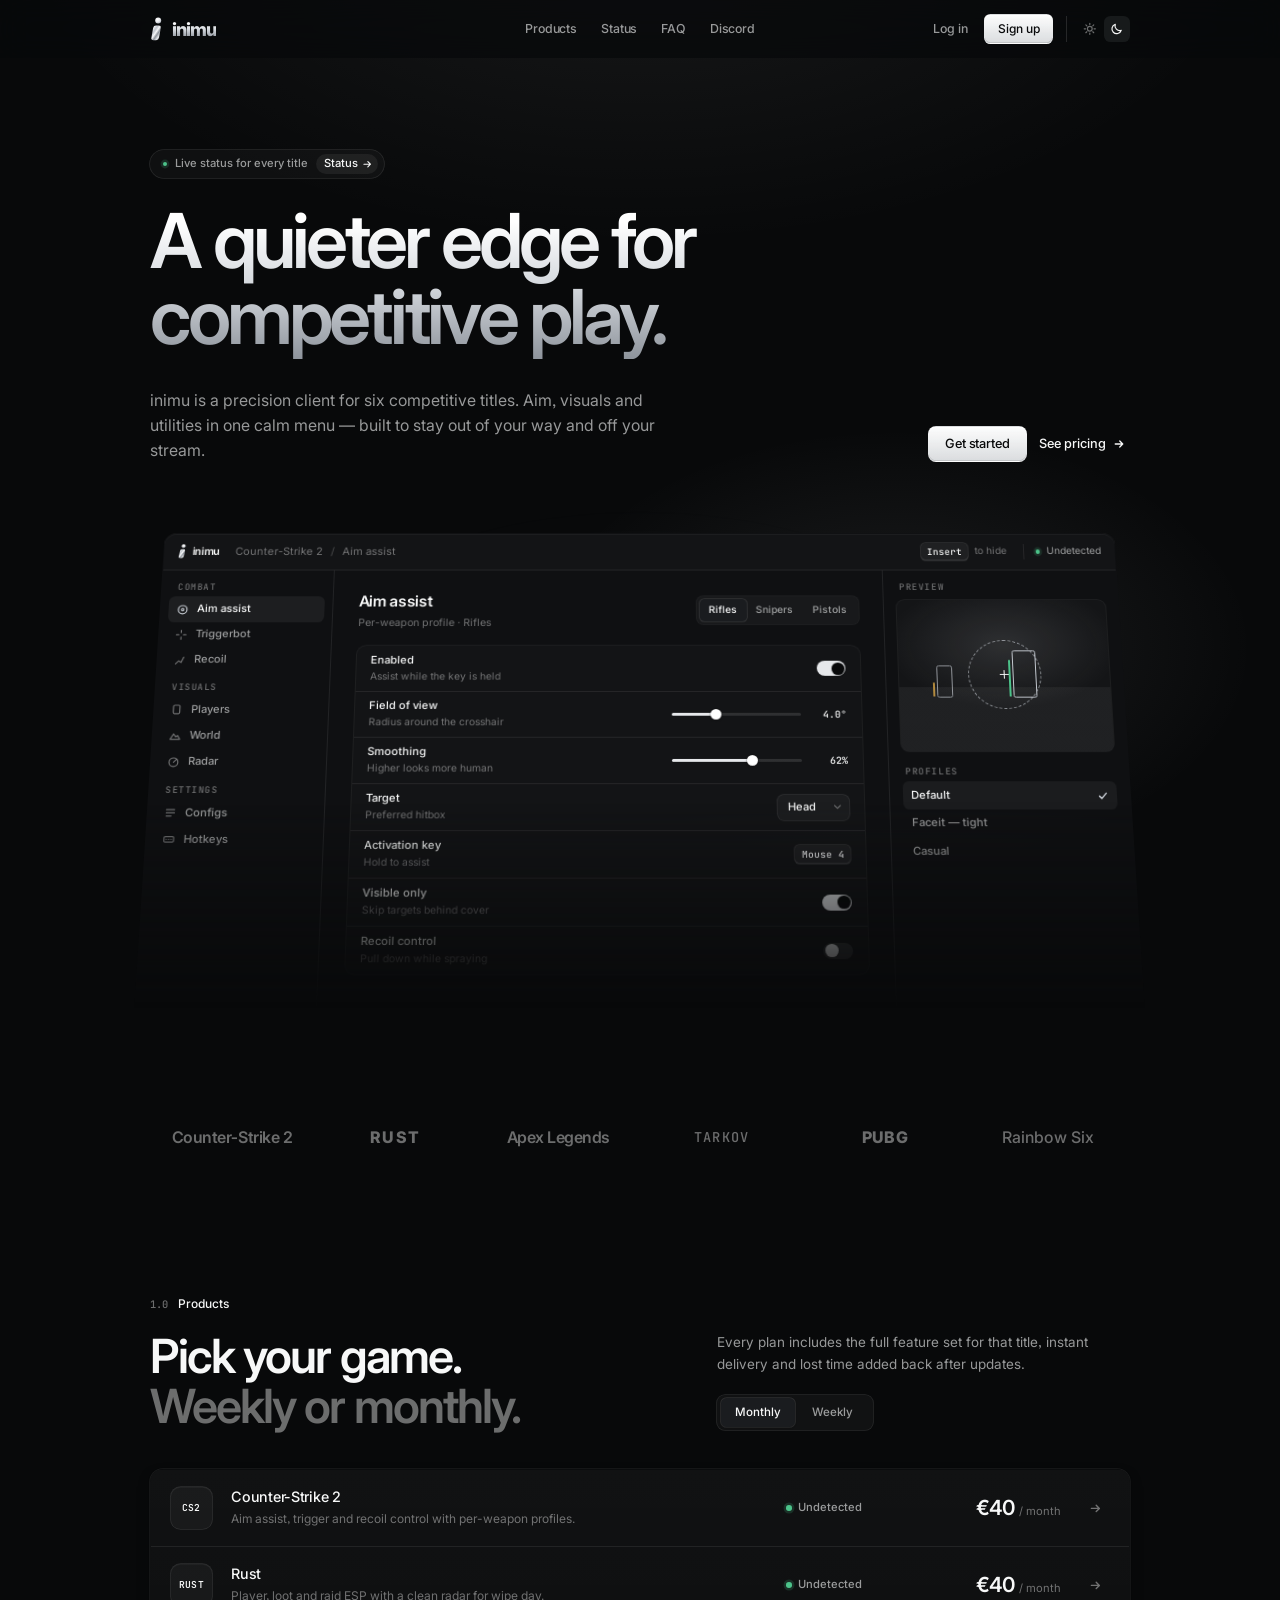
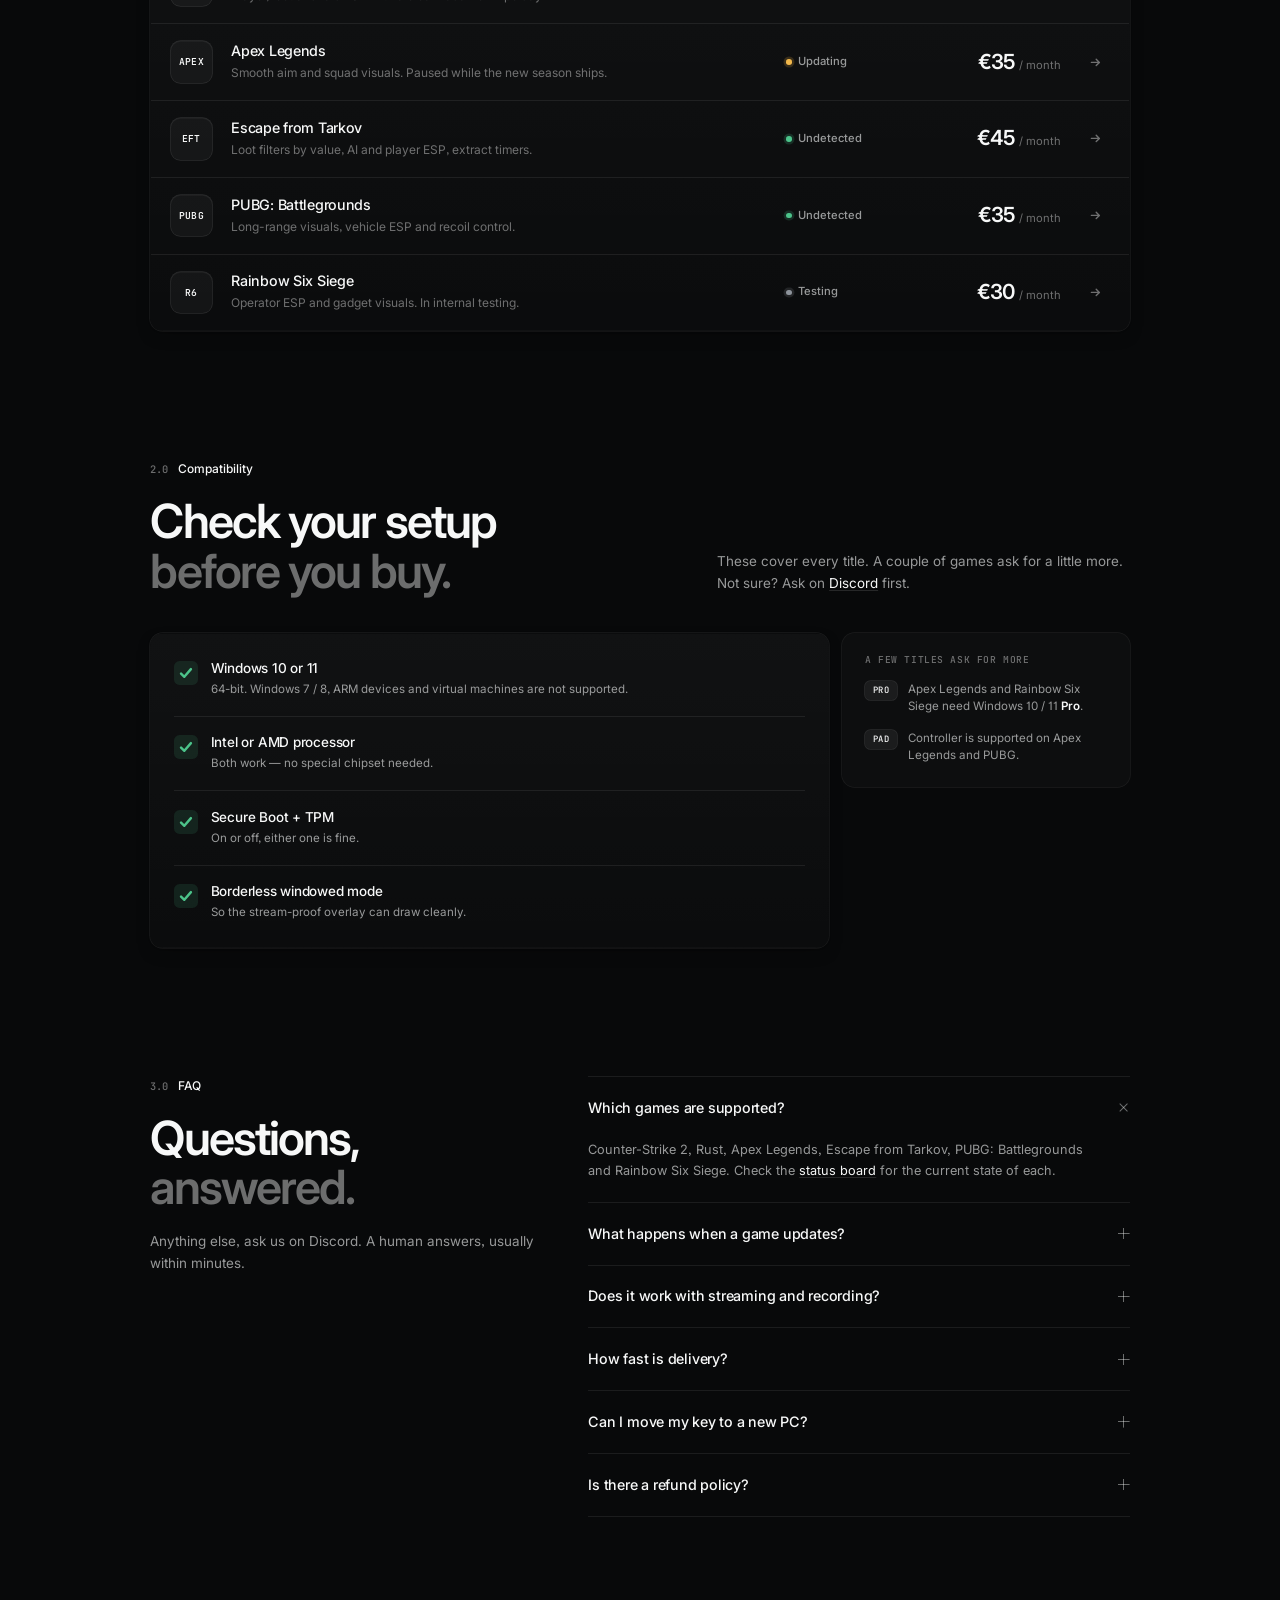
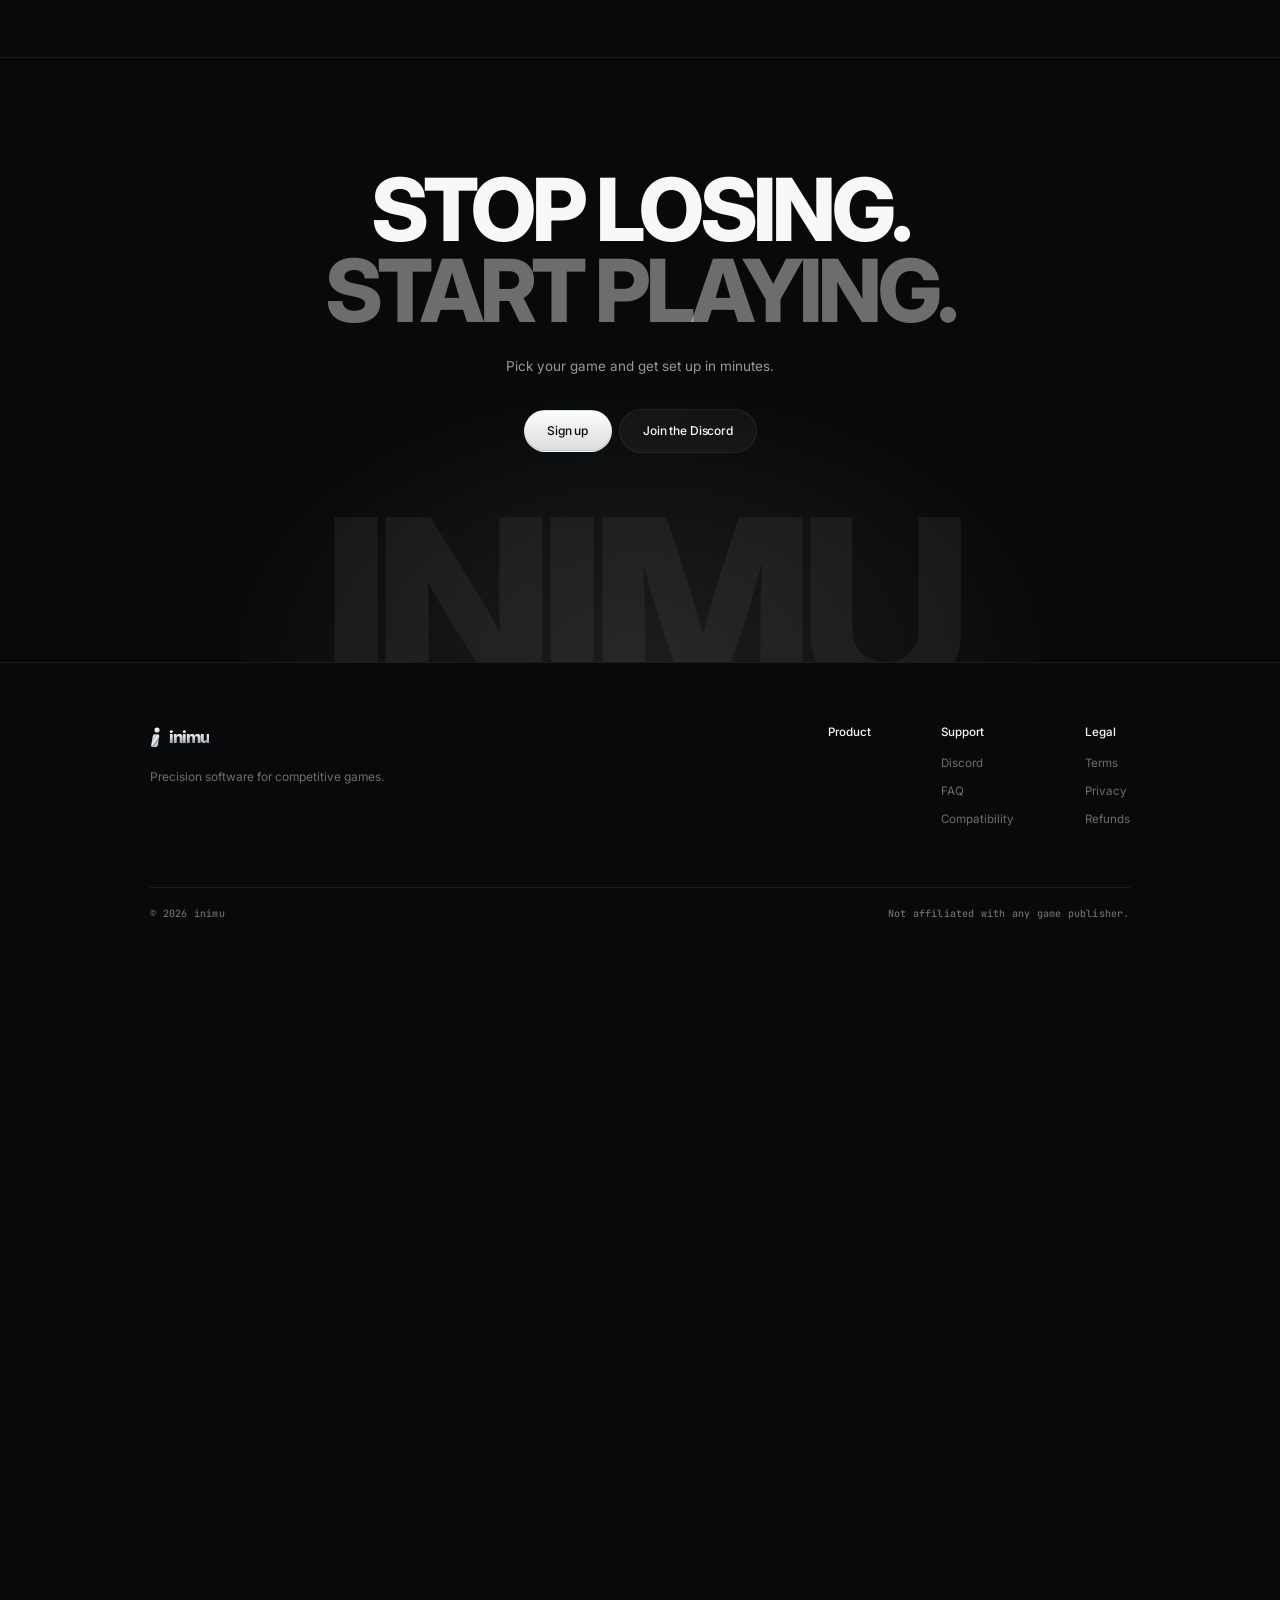
==== commit 917cccd4: "Rebrand" ====
--- a/index.html
+++ b/index.html
@@ -381,7 +381,7 @@
   </div>
 </footer>
 
-<script src="js/app.js?v=2"></script>
-<script src="js/account.js?v=2"></script>
+<script src="js/app.js?v=7"></script>
+<script src="js/account.js?v=7"></script>
 </body>
 </html>
--- a/css/styles.css
+++ b/css/styles.css
@@ -159,12 +159,25 @@
   background-color: var(--nav-bg-hover);
   box-shadow: 0 0 0 1px var(--line-2), 0 12px 32px -12px var(--drop);
 }
+/* cursor-follow glow — a soft light that tracks the pointer across the header */
+.nav::after {
+  content: ""; position: absolute; z-index: -1; inset: 0; border-radius: 0; pointer-events: none;
+  background: radial-gradient(280px circle at var(--mx, 50%) var(--my, 50%), rgba(var(--glow), .22), transparent 68%);
+  opacity: 0; transition: opacity 300ms var(--ease-out);
+}
+.nav.is-scrolled::after { inset: 10px max(12px, calc(50% - var(--maxw) / 2)); border-radius: 16px; }
+@media (hover: hover) { .nav:hover::after { opacity: 1; } }
 .nav-in { position: relative; display: grid; grid-template-columns: 1fr auto 1fr; align-items: center; height: 72px; max-width: var(--maxw); margin: 0 auto; padding: 0 var(--gutter); }
-.nav.is-scrolled .nav-in { height: 80px; }
-
-.nav .lockup { justify-self: start; gap: 12px; }
-.nav .lockup-mark { width: 15px; height: 30px; transition: translate 300ms var(--ease-out); }
-.nav .wordmark { font-size: 23px; }
+.nav.is-scrolled .nav-in { height: 62px; }
+
+.nav .lockup { justify-self: start; gap: 12px; position: relative; }
+.nav .lockup-mark { width: 15px; height: 30px; transition: translate 300ms var(--ease-out), scale 300ms var(--ease-out), rotate 300ms var(--ease-out); }
+.nav .wordmark { font-size: 23px; transition: translate 300ms var(--ease-out); }
+/* header logo: lifts, scales and tilts when you hover it */
+@media (hover: hover) {
+  .nav .lockup:hover .lockup-mark { translate: 0 -2px; scale: 1.14; rotate: -8deg; }
+  .nav .lockup:hover .wordmark { translate: 2px 0; }
+}
 
 .nav-links { position: relative; display: flex; gap: 2px; }
 /* hover highlight that slides between links */
@@ -257,7 +270,7 @@
 .hero-ctas { display: flex; gap: 10px; flex-wrap: wrap; align-items: center; }
 
 /* product shot */
-.shot-wrap { position: relative; margin-top: 88px; perspective: 2400px; }
+.shot-wrap { position: relative; margin-top: 88px; perspective: 2400px; transform: translateY(var(--par, 0px)); }
 .shot-glow {
   position: absolute; left: 10%; right: 10%; top: -40px; height: 60%; pointer-events: none;
   background: radial-gradient(50% 50% at 50% 50%, rgba(var(--glow), calc(var(--hero-glow) * 1.4)), transparent 70%);
@@ -342,11 +355,11 @@
 .titles { padding: 40px 0 0; }
 .titles-lead { font-size: 17px; font-weight: 500; text-align: center; color: var(--heading); }
 .titles-lead span { color: var(--text-3); }
-.titles-row { display: grid; grid-template-columns: repeat(6, 1fr); align-items: center; margin-top: 40px; }
+.titles-row { position: relative; display: grid; grid-template-columns: repeat(6, 1fr); align-items: center; margin-top: 40px; }
 .titles-row a {
   display: flex; justify-content: center; align-items: center; height: 72px; padding: 0 12px;
   font: 600 20px/1.1 var(--display); letter-spacing: -.03em; text-align: center; white-space: nowrap; color: var(--text-3);
-  transition: color 150ms ease-out;
+  transition: color 150ms ease-out, translate 220ms var(--ease-out);
 }
 .titles-row li:nth-child(2) a { font-weight: 800; letter-spacing: .08em; }
 .titles-row li:nth-child(4) a { font-family: var(--mono); font-weight: 500; letter-spacing: .1em; text-transform: uppercase; font-size: 17px; }
@@ -368,7 +381,7 @@
 .sec { padding: 128px 0 0; }
 .sec-head { max-width: 640px; margin-bottom: 56px; }
 .eyebrow { display: inline-flex; align-items: center; gap: 10px; font: 500 13px/1 var(--mono); color: var(--text-3); letter-spacing: .04em; text-transform: uppercase; }
-.eyebrow::before { content: ""; width: 6px; height: 6px; border-radius: 2px; background: var(--accent); }
+.eyebrow::before { content: ""; width: 6px; height: 6px; border-radius: 2px; background: var(--accent); translate: 0 -1px; }
 .sec-title { margin-top: 18px; font: 600 clamp(36px, 4.6vw, 58px)/1.05 var(--display); letter-spacing: -.04em; color: var(--heading); }
 .sec-sub { margin-top: 18px; font-size: 17px; color: var(--text-2); max-width: 520px; }
 
@@ -418,10 +431,18 @@
   transition: background-color 150ms ease-out;
 }
 .prod + .prod { border-top: 1px solid var(--line); }
+/* metal accent that lights up on the left edge when a row is hovered */
+.prod::before {
+  content: ""; position: absolute; left: 0; top: 16px; bottom: 16px; width: 3px; border-radius: 0 3px 3px 0;
+  background: linear-gradient(180deg, var(--chrome), var(--steel));
+  opacity: 0; transition: opacity 150ms ease-out;
+}
+[data-theme="light"] .prod::before { background: linear-gradient(180deg, var(--graphite), var(--steel)); }
 .prod-code {
   display: grid; place-items: center; width: 52px; height: 52px; border-radius: 12px;
   font: 600 12px/1 var(--mono); letter-spacing: .02em; color: var(--heading);
   background: rgba(var(--fg), .04); box-shadow: 0 0 0 1px var(--line-2), inset 0 1px 0 rgba(var(--fg), .05);
+  transition-property: background-color, box-shadow; transition-duration: 150ms; transition-timing-function: ease-out;
 }
 .prod h3 { font: 500 18px/1.3 var(--sans); letter-spacing: -.02em; color: var(--heading); }
 .prod p { margin-top: 4px; font-size: 15px; line-height: 1.5; color: var(--text-3); }
@@ -542,8 +563,10 @@
   .theme button:hover { color: var(--heading); }
 
   .hero-note:hover { background-color: rgba(var(--fg), .06); }
-  .titles-row a:hover { color: var(--heading); }
+  .titles-row a:hover { color: var(--heading); translate: 0 -3px; }
   .prod:hover { background-color: rgba(var(--fg), .025); }
+  .prod:hover::before { opacity: 1; }
+  .prod:hover .prod-code { background-color: rgba(var(--fg), .08); box-shadow: 0 0 0 1px rgba(var(--fg), .2), inset 0 1px 0 rgba(var(--fg), .12); }
   .prod:hover .prod-view { color: var(--heading); background-color: rgba(var(--fg), .06); }
   a.inline:hover { text-decoration-color: currentColor; }
 
@@ -578,7 +601,7 @@
   .nav-burger span { transition: transform 200ms var(--ease-out); }
 
   /* header: detaches into a floating panel on scroll */
-  .nav::before { transition-property: inset, border-radius, background-color, box-shadow; transition-duration: 400ms; transition-timing-function: var(--ease-out); }
+  .nav::before, .nav::after { transition-property: inset, border-radius, background-color, box-shadow, opacity; transition-duration: 400ms, 400ms, 400ms, 400ms, 300ms; transition-timing-function: var(--ease-out); }
   .nav-in { transition: height 400ms var(--ease-out); }
 
   /* header: one-time entrance, logo then links then actions */
@@ -587,10 +610,10 @@
   .nav-r { animation-delay: 200ms; }
   .nav::before { animation: nav-fade 300ms ease-out both; }
   @keyframes nav-enter { from { opacity: 0; translate: 0 -12px; filter: blur(4px); } }
+
   .faq summary::after { transition: rotate 200ms var(--ease-out); }
 
   @media (hover: hover) {
-    .nav .lockup:hover .lockup-mark { translate: 0 -2px; }
     .nav-pill { transition-property: opacity, translate, width; transition-duration: 150ms, 250ms, 250ms; transition-timing-function: ease-out, var(--ease-out), var(--ease-out); }
     .link-go:hover svg, .hero-note:hover .hero-note-go svg, .prod:hover .prod-view svg { translate: 3px 0; }
     .prod-buy:hover svg { translate: 3px 0; }
@@ -750,7 +773,12 @@
 .auth-bg { position: absolute; inset: 0; pointer-events: none; background: radial-gradient(50% 55% at 50% 30%, rgba(var(--glow), var(--hero-glow)), transparent 70%); }
 .auth-wrap { position: relative; display: grid; place-items: center; }
 .auth-card { width: 100%; max-width: 440px; padding: 36px; border: 1px solid transparent; border-radius: var(--r-lg); background: var(--card-bg); box-shadow: var(--elev-2); }
-.auth-mark { width: 52px; height: 52px; margin-bottom: 26px; }
+/* auth card logo: just the metal "i" mark */
+/* card header: the "i" mark and the label sit on one row, left-aligned */
+.auth-top { display: flex; align-items: center; gap: 10px; margin-bottom: 16px; }
+.auth-mark { display: flex; }
+.auth-mark svg { width: 24px; height: 52px; }
+.auth-card .eyebrow { display: inline-flex; font-size: 16px; }
 .auth-title { margin-top: 14px; font: 600 34px/1.05 var(--display); letter-spacing: -.015em; color: var(--heading); }
 .auth-sub { margin-top: 10px; font-size: 15px; color: var(--text-2); }
 .auth-form { display: grid; gap: 18px; margin-top: 28px; }
@@ -762,57 +790,68 @@
 
 /* profile header */
 .pf { border: 1px solid transparent; border-radius: 20px; background: var(--card-bg); box-shadow: var(--elev-1); overflow: hidden; }
-.pf-cover { position: relative; height: 220px; overflow: hidden; background: linear-gradient(135deg, #2C2F34, #0C0D0F); }
+
+/* ----- cover: brushed-metal header strip ----- */
+.pf-cover { position: relative; height: 164px; overflow: hidden; background: linear-gradient(118deg, #3A3E44 0%, #15171A 48%, #212429 62%, #0C0D0F 100%); }
+/* diagonal polished sheen + top light */
+.pf-cover::before {
+  content: ""; position: absolute; inset: 0; pointer-events: none;
+  background:
+    radial-gradient(60% 130% at 84% -30%, rgba(255, 255, 255, .14), transparent 60%),
+    linear-gradient(104deg, transparent 30%, rgba(255, 255, 255, .13) 45%, rgba(255, 255, 255, .02) 51%, transparent 64%);
+}
+/* fine brushed grain */
 .pf-cover::after {
-  content: ""; position: absolute; inset: 0; pointer-events: none;
-  background-image: linear-gradient(rgba(255,255,255,.07) 1px, transparent 1px), linear-gradient(90deg, rgba(255,255,255,.07) 1px, transparent 1px);
-  background-size: 32px 32px;
-}
-.pf-cover[data-cover="deep"] { background: linear-gradient(135deg, #6B717A, #2A2D31 70%); }
-.pf-cover[data-cover="ink"] { background: #000; }
-.pf-cover-mark { position: absolute; right: 10%; top: 64px; width: 140px; height: 280px; --mark-stem: url(#g-chrome); --mark-dot: url(#g-pearl); filter: drop-shadow(0 20px 40px rgba(0, 0, 0, .5)); }
-
-.pf-tools { position: absolute; z-index: 2; top: 16px; right: 16px; display: flex; padding: 3px; gap: 2px; border-radius: 12px; background: rgba(0, 0, 0, .38); backdrop-filter: blur(10px); -webkit-backdrop-filter: blur(10px); }
+  content: ""; position: absolute; inset: 0; pointer-events: none; opacity: .5;
+  background: repeating-linear-gradient(100deg, rgba(255, 255, 255, .035) 0 1px, transparent 1px 3px);
+}
+.pf-cover[data-cover="gunmetal"] { background: linear-gradient(118deg, #5E6B78 0%, #2A323B 52%, #0C0F13 100%); }
+.pf-cover[data-cover="void"] { background: linear-gradient(118deg, #141516 0%, #000 62%); }
+.pf-cover[data-cover="void"]::before { background: radial-gradient(60% 130% at 84% -30%, rgba(255, 255, 255, .08), transparent 60%), linear-gradient(104deg, transparent 34%, rgba(255, 255, 255, .07) 46%, transparent 60%); }
+.pf-cover-mark { position: absolute; z-index: 1; right: 7%; top: -34px; width: 116px; height: 232px; --mark-stem: url(#g-chrome); --mark-dot: url(#g-pearl); filter: drop-shadow(0 18px 36px rgba(0, 0, 0, .55)); }
+
+.pf-tools { position: absolute; z-index: 2; top: 16px; right: 16px; display: flex; padding: 4px; gap: 2px; border-radius: 13px; border: 1px solid transparent; background: rgba(10, 11, 13, .5); box-shadow: inset 0 0 0 1px rgba(255, 255, 255, .08); backdrop-filter: blur(12px); -webkit-backdrop-filter: blur(12px); }
+/* tools pill radius 13 = item radius 9 + padding 4 */
 .pf-tool {
   display: inline-flex; align-items: center; gap: 8px; height: 34px; padding: 0 12px; border-radius: 9px;
-  font-size: 13px; font-weight: 500; color: rgba(255, 255, 255, .86); white-space: nowrap;
+  font-size: 13px; font-weight: 500; color: rgba(255, 255, 255, .82); white-space: nowrap;
   transition-property: background-color, color, scale; transition-duration: 150ms; transition-timing-function: ease-out;
 }
-.pf-tool:active { scale: 0.96; }
+.pf-tool:not(:disabled):active { scale: 0.96; }
 .pf-tool svg { width: 15px; height: 15px; fill: none; stroke: currentColor; stroke-width: 1.6; stroke-linecap: round; stroke-linejoin: round; }
 .pf-tool svg path[fill] { stroke: none; }
 
-.pf-id { position: absolute; z-index: 2; left: 196px; bottom: 24px; display: flex; flex-direction: column; align-items: flex-start; gap: 8px; }
-.pf-name { font: 600 36px/1 var(--display); letter-spacing: -.015em; color: var(--white); }
-.pf-role { display: inline-flex; align-items: center; height: 24px; padding: 0 10px; border-radius: 7px; font: 600 12px/1 var(--sans); letter-spacing: .01em; color: var(--ink); background: var(--white); }
-.pf-role.is-premium { color: var(--white); background: var(--black); }
-
-.pf-bar { position: relative; display: flex; align-items: center; gap: 32px; min-height: 96px; padding: 0 28px 0 196px; }
+/* ----- bar: one row — avatar · identity · stats · action ----- */
+.pf-bar { position: relative; display: flex; align-items: center; gap: 24px; padding: 0 28px 24px; }
 .pf-avatar {
-  position: absolute; left: 36px; bottom: 22px; width: 128px; height: 128px; border-radius: 50%;
-  display: grid; place-items: center; background: var(--ink); color: var(--white); font: 600 52px/1 var(--display);
-  box-shadow: 0 0 0 6px var(--surface), 0 14px 32px -12px rgba(0, 0, 0, .6);
-}
-[data-theme="light"] .pf-avatar { box-shadow: 0 0 0 6px var(--white), 0 14px 32px -12px rgba(18, 16, 24, .25); }
+  flex: none; margin-top: -60px; width: 116px; height: 116px; border-radius: 50%;
+  display: grid; place-items: center; background: linear-gradient(140deg, #3A3E44, #121316); color: var(--chrome); font: 600 46px/1 var(--display);
+  border: 1px solid transparent; box-shadow: 0 0 0 4px var(--surface), 0 0 0 5px var(--line-2), 0 16px 34px -14px rgba(0, 0, 0, .7);
+}
+[data-theme="light"] .pf-avatar { box-shadow: 0 0 0 4px var(--white), 0 0 0 5px var(--line-2), 0 16px 34px -16px rgba(18, 16, 24, .28); }
 .pf-avatar img { width: 100%; height: 100%; border-radius: 50%; object-fit: cover; outline: 1px solid rgba(255, 255, 255, .1); outline-offset: -1px; }
 [data-theme="light"] .pf-avatar img { outline-color: rgba(0, 0, 0, .1); }
-.pf-discord-badge { position: absolute; right: 4px; bottom: 4px; width: 32px; height: 32px; border-radius: 50%; display: grid; place-items: center; color: var(--white); background: #5865F2; box-shadow: 0 0 0 4px var(--surface); }
+.pf-discord-badge { position: absolute; right: 2px; bottom: 2px; width: 30px; height: 30px; border-radius: 50%; display: grid; place-items: center; color: var(--white); background: #5865F2; box-shadow: 0 0 0 4px var(--surface); }
 .pf-discord-badge[hidden] { display: none; }
-.pf-discord-badge svg { width: 17px; height: 17px; }
-
-.pf-stats { display: flex; margin: 0; }
-.pf-stats > div { padding: 0 32px; }
-.pf-stats > div:first-child { padding-left: 0; }
+.pf-discord-badge svg { width: 16px; height: 16px; }
+
+.pf-id { display: flex; flex-direction: column; align-items: flex-start; gap: 10px; margin-top: 12px; }
+.pf-name { font: 600 32px/1 var(--display); letter-spacing: -.025em; color: var(--heading); }
+.pf-role { display: inline-flex; align-items: center; height: 24px; padding: 0 10px; border-radius: 7px; font: 500 12px/1 var(--sans); letter-spacing: .01em; color: var(--text-2); background: rgba(var(--fg), .05); box-shadow: 0 0 0 1px var(--line); }
+.pf-role.is-premium { color: var(--on-brand); background: var(--brand); background-image: var(--btn-sheen); box-shadow: inset 0 1px 0 rgba(255, 255, 255, .4); }
+
+.pf-stats { display: flex; margin: 0 0 0 auto; }
+.pf-stats > div { padding: 0 28px; }
 .pf-stats > div + div { border-left: 1px solid var(--line); }
-.pf-stats dt { font: 600 11px/1 var(--mono); letter-spacing: .06em; text-transform: uppercase; color: var(--accent); }
-.pf-stats dd { display: flex; align-items: center; gap: 8px; margin: 8px 0 0; font-size: 15px; font-weight: 600; color: var(--heading); }
+.pf-stats dt { font: 500 11px/1 var(--mono); letter-spacing: .06em; text-transform: uppercase; color: var(--text-3); }
+.pf-stats dd { display: flex; align-items: center; gap: 8px; margin: 10px 0 0; font-size: 15px; font-weight: 600; color: var(--heading); }
 .pf-cta {
-  margin-left: auto; display: inline-flex; align-items: center; gap: 8px; height: 38px; padding: 0 14px; border-radius: 10px;
+  flex: none; display: inline-flex; align-items: center; gap: 8px; height: 40px; padding: 0 16px; border-radius: 10px;
   font-size: 13.5px; font-weight: 600; color: var(--heading);
   border: 1px solid transparent; box-shadow: 0 0 0 1px var(--line-2); background-color: rgba(var(--fg), .04);
   transition-property: background-color, scale; transition-duration: 150ms; transition-timing-function: ease-out;
 }
-.pf-cta:active { scale: 0.96; }
+.pf-cta:not(:disabled):active { scale: 0.96; }
 .pf-cta svg { width: 16px; height: 16px; fill: none; stroke: currentColor; stroke-width: 1.6; stroke-linecap: round; stroke-linejoin: round; }
 
 /* layout */
@@ -912,16 +951,16 @@
   .auth-page { padding: 108px 0 72px; }
   .auth-card { padding: 26px 22px; }
   .dash.sec-page { padding-top: 92px; }
-  .pf-cover { height: 160px; }
-  .pf-cover-mark { width: 90px; height: 180px; }
-  .pf-id { left: 20px; bottom: 16px; }
-  .pf-name { font-size: 28px; }
-  .pf-bar { flex-wrap: wrap; gap: 16px; padding: 64px 20px 20px; }
-  .pf-avatar { left: 20px; top: -48px; bottom: auto; width: 96px; height: 96px; font-size: 40px; }
-  .pf-id { left: 132px; }
-  .pf-stats { width: 100%; }
-  .pf-stats > div { flex: 1; padding: 0 12px; }
-  .pf-cta { margin-left: 0; width: 100%; justify-content: center; }
+  .pf-cover { height: 124px; }
+  .pf-cover-mark { width: 84px; height: 168px; top: -22px; }
+  .pf-bar { flex-wrap: wrap; gap: 14px 18px; padding: 0 18px 20px; }
+  .pf-avatar { margin-top: -44px; width: 92px; height: 92px; font-size: 36px; }
+  .pf-id { flex: 1; margin-top: 10px; gap: 8px; }
+  .pf-name { font-size: 26px; }
+  .pf-stats { order: 3; width: 100%; margin: 4px 0 0; }
+  .pf-stats > div { flex: 1; padding: 0 14px; }
+  .pf-stats > div:first-child { padding-left: 0; }
+  .pf-cta { order: 4; width: 100%; justify-content: center; height: 44px; }
   .panel-x, .redeem { padding: 18px; }
   .redeem-form { flex-direction: column; align-items: stretch; }
 }
@@ -1074,8 +1113,7 @@
 /* ----- dashboard: spacious single-column layout ----- */
 .dash .wrap { max-width: 1240px; }
 .dash.sec-page { padding-top: 124px; padding-bottom: 120px; }
-.pf-name { font-size: 38px; }
-.pf-bar { min-height: 96px; }
+.pf-name { font-size: 34px; }
 
 .dsec { margin-top: 64px; }
 .dsec-head { display: flex; justify-content: space-between; align-items: flex-end; gap: 24px; margin-bottom: 20px; padding-bottom: 16px; border-bottom: 1px solid var(--line); }
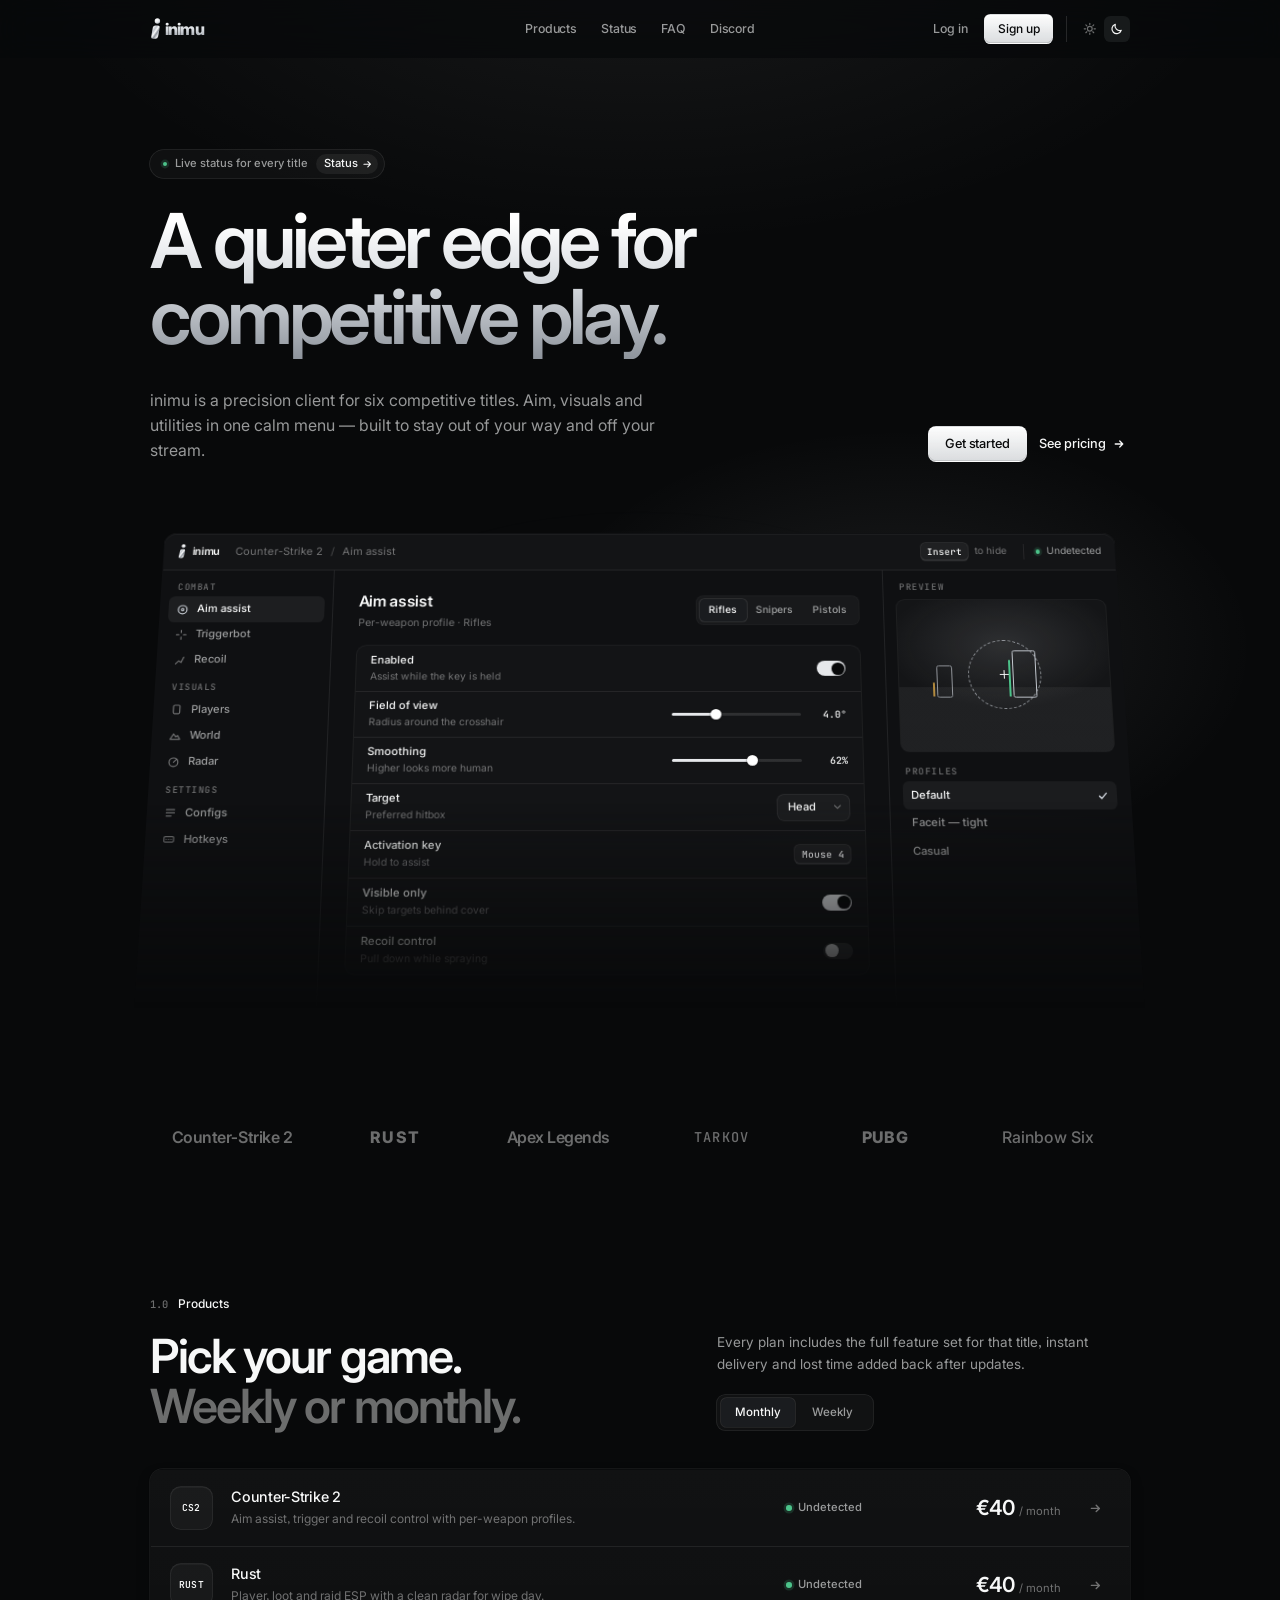
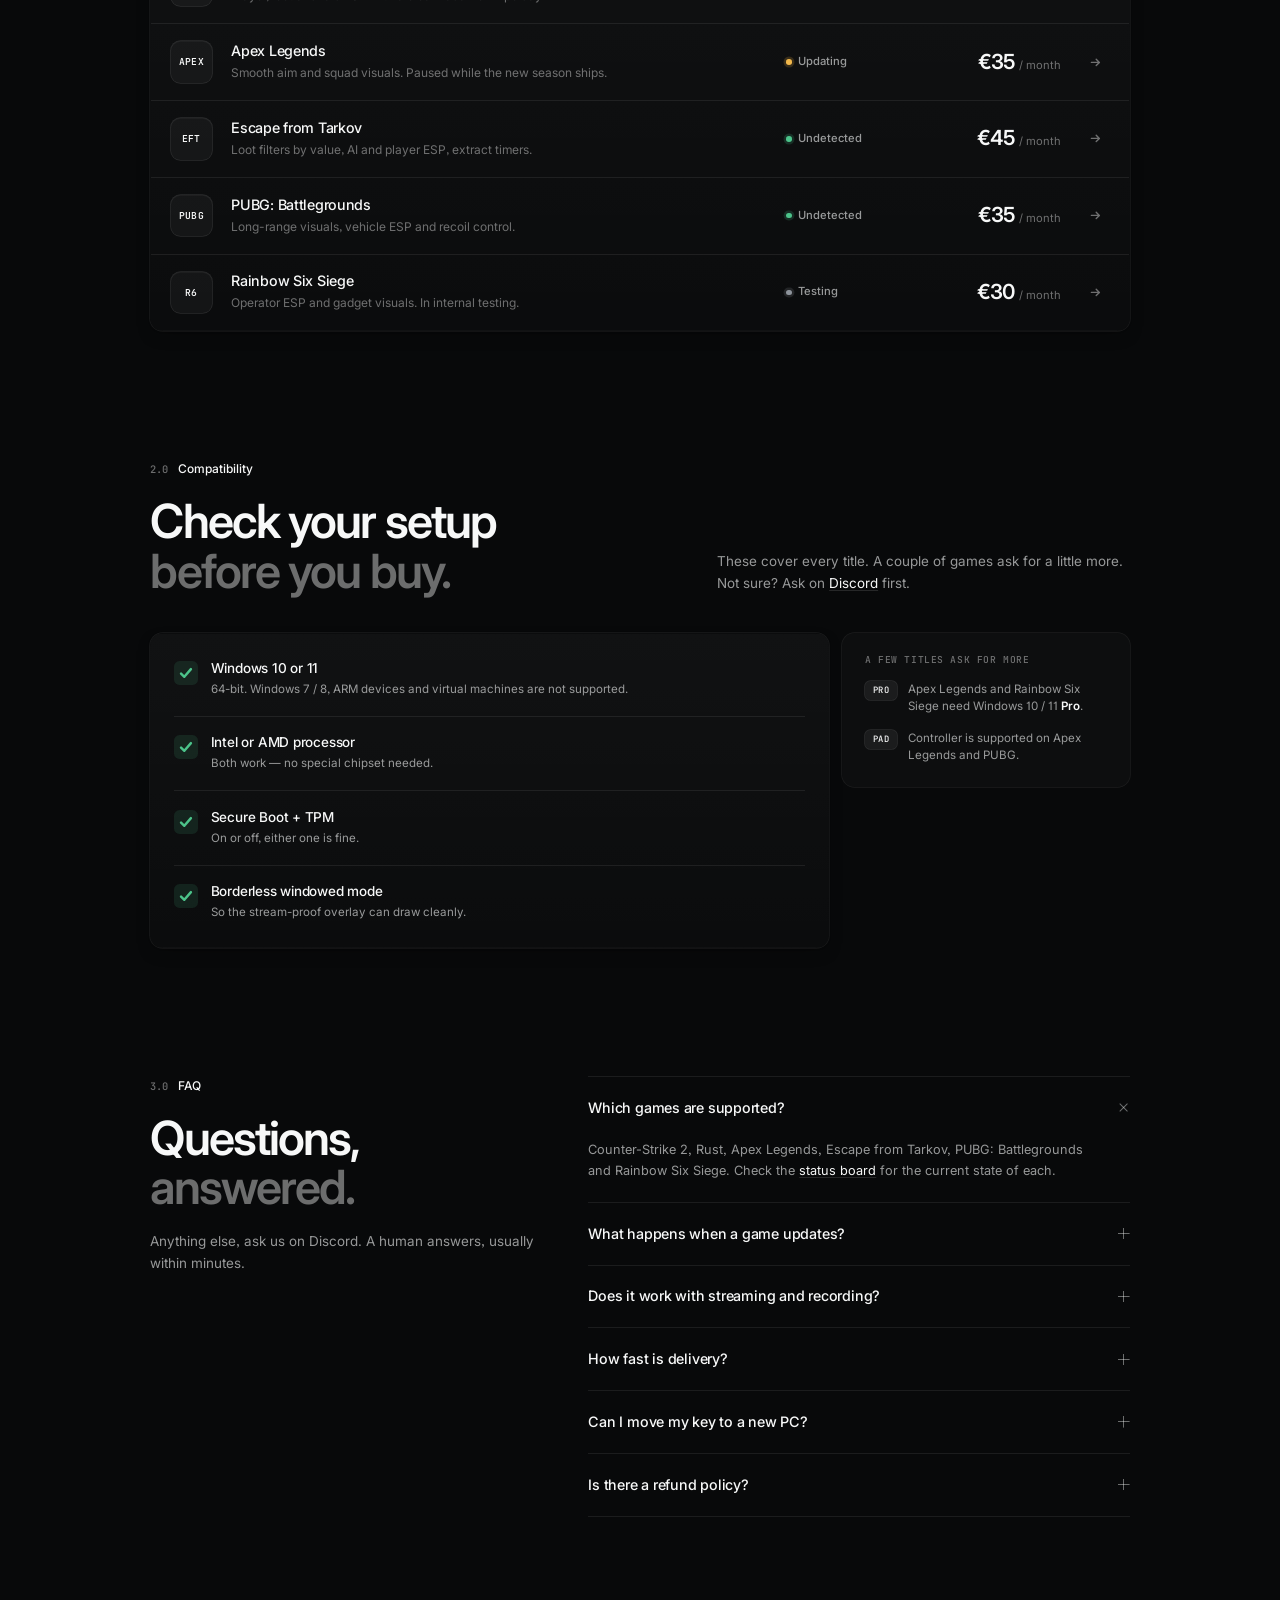
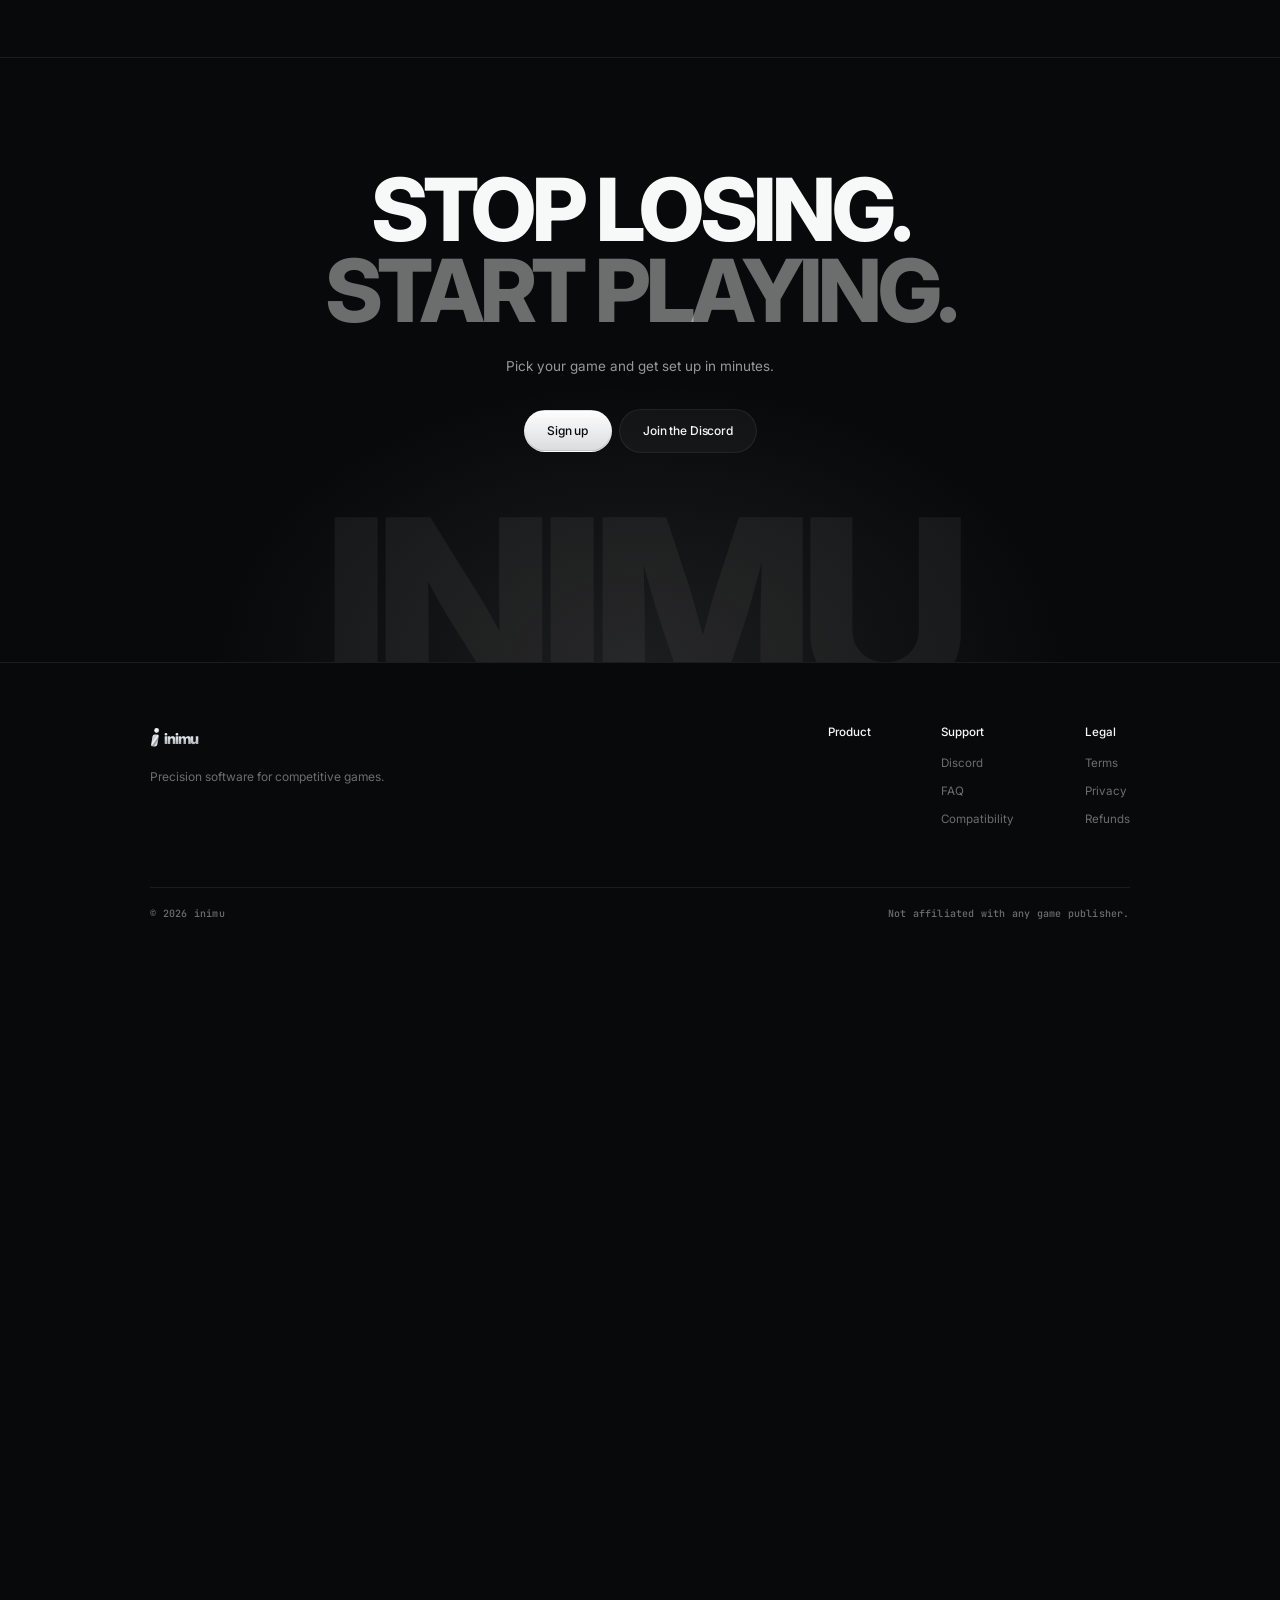
==== commit 26556fa3: "Finish 1rst Prototype" ====
--- a/index.html
+++ b/index.html
@@ -34,6 +34,10 @@
     <linearGradient id="g-tile" x1="0" y1="0" x2="1" y2="1">
       <stop offset="0" stop-color="#2C2F34" /><stop offset="1" stop-color="#0C0D0F" />
     </linearGradient>
+    <!-- metal wordmark gradient (vertical); stops flip per theme via CSS vars -->
+    <linearGradient id="g-word" x1="0" y1="0" x2="0" y2="1">
+      <stop offset="0" style="stop-color:var(--mw1,#FFFFFF)" /><stop offset=".52" style="stop-color:var(--mw2,#D5D9DE)" /><stop offset="1" style="stop-color:var(--mw3,#8E949C)" />
+    </linearGradient>
   </defs>
   <!-- slanted block "i": 10deg slant, detached dot -->
   <symbol id="mark" viewBox="11 3 44 88">
@@ -53,8 +57,7 @@
 <header class="nav" id="nav">
   <div class="nav-in">
     <a class="lockup" href="#top" aria-label="inimu — home">
-      <svg class="lockup-mark"><use href="#mark" /></svg>
-      <span class="wordmark">inimu</span>
+      <svg class="logo" viewBox="0 0 176 64" aria-hidden="true"><use class="logo-mark" href="#mark" x="0" y="2" width="30" height="60" /><text class="logo-word" x="42" y="51">inimu</text></svg>
     </a>
     <nav class="nav-links" aria-label="Primary">
       <a href="#products">Products</a>
@@ -354,8 +357,7 @@
   <div class="wrap foot-in">
     <div class="foot-brand">
       <a class="lockup" href="#top" aria-label="inimu — home">
-        <svg class="lockup-mark"><use href="#mark" /></svg>
-        <span class="wordmark">inimu</span>
+        <svg class="logo" viewBox="0 0 176 64" aria-hidden="true"><use class="logo-mark" href="#mark" x="0" y="2" width="30" height="60" /><text class="logo-word" x="42" y="51">inimu</text></svg>
       </a>
       <p class="dim">Precision software for competitive games.</p>
     </div>
--- a/css/styles.css
+++ b/css/styles.css
@@ -47,6 +47,7 @@
   --ok: #4CC38A;
   --warn: #F2B84B;
   --test: var(--steel);
+  --mw1: #FFFFFF; --mw2: #D5D9DE; --mw3: #8E949C; /* wordmark metal, dark */
 }
 
 [data-theme="light"] {
@@ -75,6 +76,7 @@
   --ok: #18915A;
   --warn: #B7791F;
   --test: #6B717A;
+  --mw1: #1A1C1F; --mw2: #30343A; --mw3: #5B616A; /* wordmark metal, light */
 }
 
 :root {
@@ -141,6 +143,10 @@
 .lockup-mark { width: 13px; height: 26px; }
 .wordmark { font: 800 21px/1 var(--sans); letter-spacing: -.06em; color: var(--heading); background: var(--metal-text); -webkit-background-clip: text; background-clip: text; -webkit-text-fill-color: transparent; padding-right: .04em; }
 
+/* Combined logo: the metal "i" mark and "nimu" baked into one SVG element. */
+.logo { height: 26px; width: auto; display: block; overflow: visible; }
+.logo-word { font-family: var(--sans); font-weight: 800; font-size: 46px; letter-spacing: -2.5px; fill: url(#g-word); }
+
 /* ===== Header ===== */
 .nav { position: fixed; inset: 0 0 auto 0; z-index: 50; }
 /* the bar is drawn on a layer behind the content, so on scroll it can
@@ -166,17 +172,20 @@
   opacity: 0; transition: opacity 300ms var(--ease-out);
 }
 .nav.is-scrolled::after { inset: 10px max(12px, calc(50% - var(--maxw) / 2)); border-radius: 16px; }
-@media (hover: hover) { .nav:hover::after { opacity: 1; } }
+@media (hover: hover) { .nav:has(.nav-in:hover)::after { opacity: 1; } }
 .nav-in { position: relative; display: grid; grid-template-columns: 1fr auto 1fr; align-items: center; height: 72px; max-width: var(--maxw); margin: 0 auto; padding: 0 var(--gutter); }
-.nav.is-scrolled .nav-in { height: 62px; }
-
-.nav .lockup { justify-self: start; gap: 12px; position: relative; }
-.nav .lockup-mark { width: 15px; height: 30px; transition: translate 300ms var(--ease-out), scale 300ms var(--ease-out), rotate 300ms var(--ease-out); }
-.nav .wordmark { font-size: 23px; transition: translate 300ms var(--ease-out); }
-/* header logo: lifts, scales and tilts when you hover it */
+
+.nav .lockup { justify-self: start; position: relative; }
+.nav .logo { height: 29px; transform-origin: left center; transition: translate 320ms var(--ease-out), scale 320ms var(--ease-out); }
+/* the mark pivots at its base, the word slides from its left edge */
+.nav .logo .logo-mark { transform-box: fill-box; transform-origin: 50% 100%; transition: transform 340ms var(--ease-out); }
+.nav .logo .logo-word { transform-box: fill-box; transform-origin: 0% 50%; transition: transform 340ms var(--ease-out) 50ms; }
+/* header logo animates only while the cursor is over the navbar bar:
+   the whole lockup lifts, the "i" tilts + pops, and the word nudges after it */
 @media (hover: hover) {
-  .nav .lockup:hover .lockup-mark { translate: 0 -2px; scale: 1.14; rotate: -8deg; }
-  .nav .lockup:hover .wordmark { translate: 2px 0; }
+  .nav-in:hover .logo { translate: 0 -2px; scale: 1.04; }
+  .nav-in:hover .logo .logo-mark { transform: rotate(-9deg) scale(1.12); }
+  .nav-in:hover .logo .logo-word { transform: translateX(3px); }
 }
 
 .nav-links { position: relative; display: flex; gap: 2px; }
